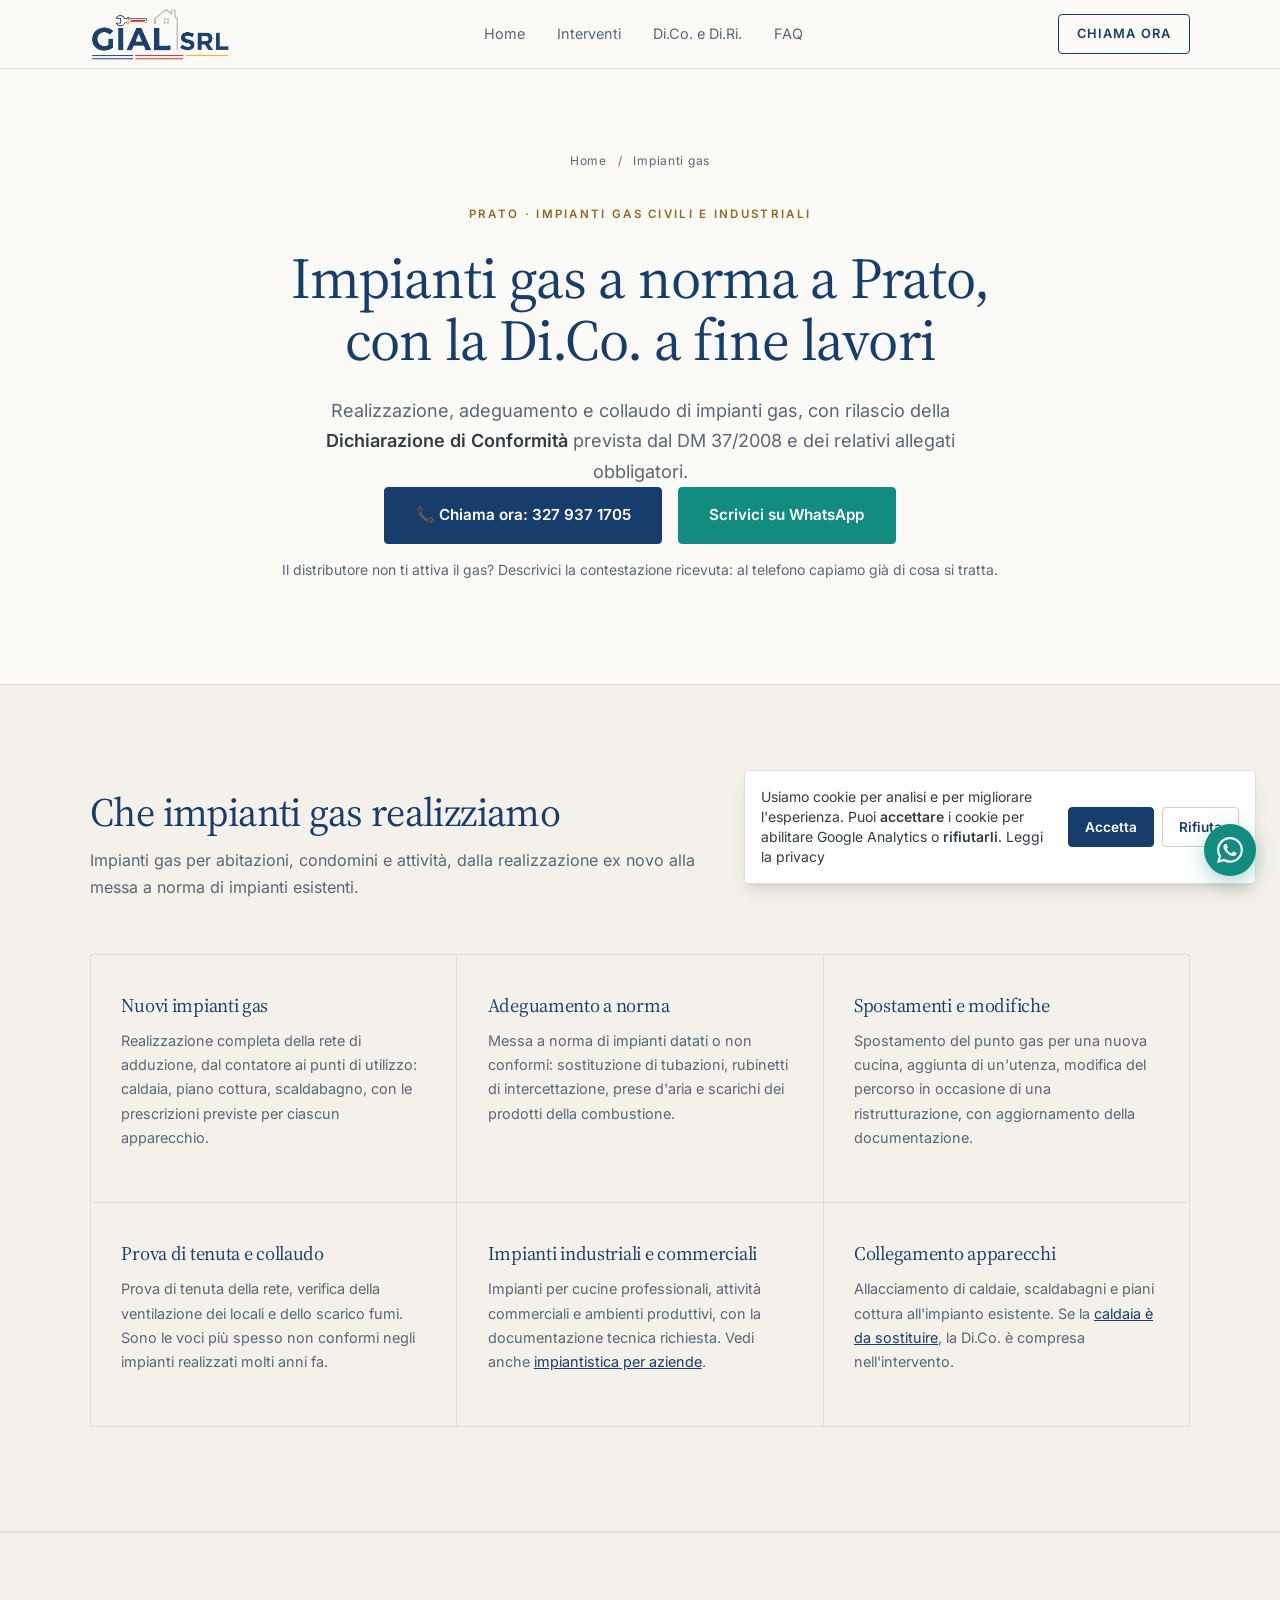
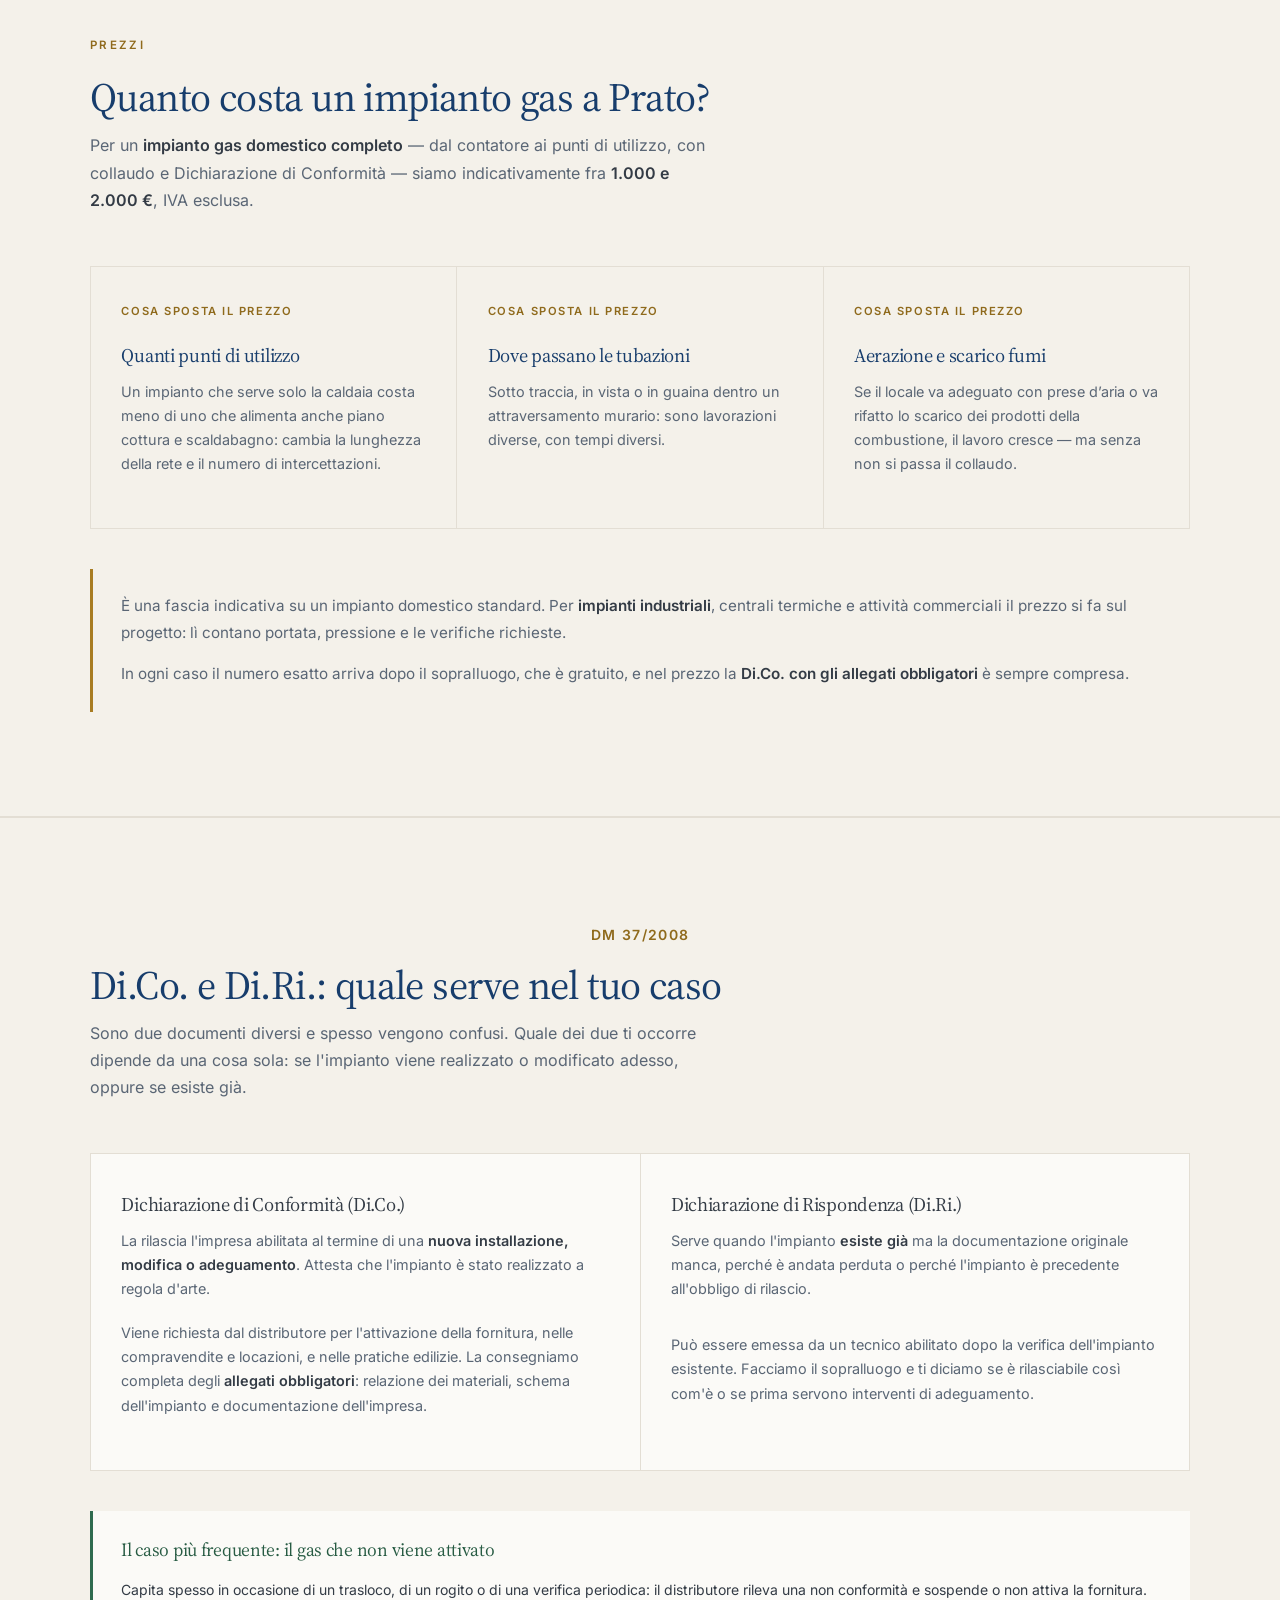
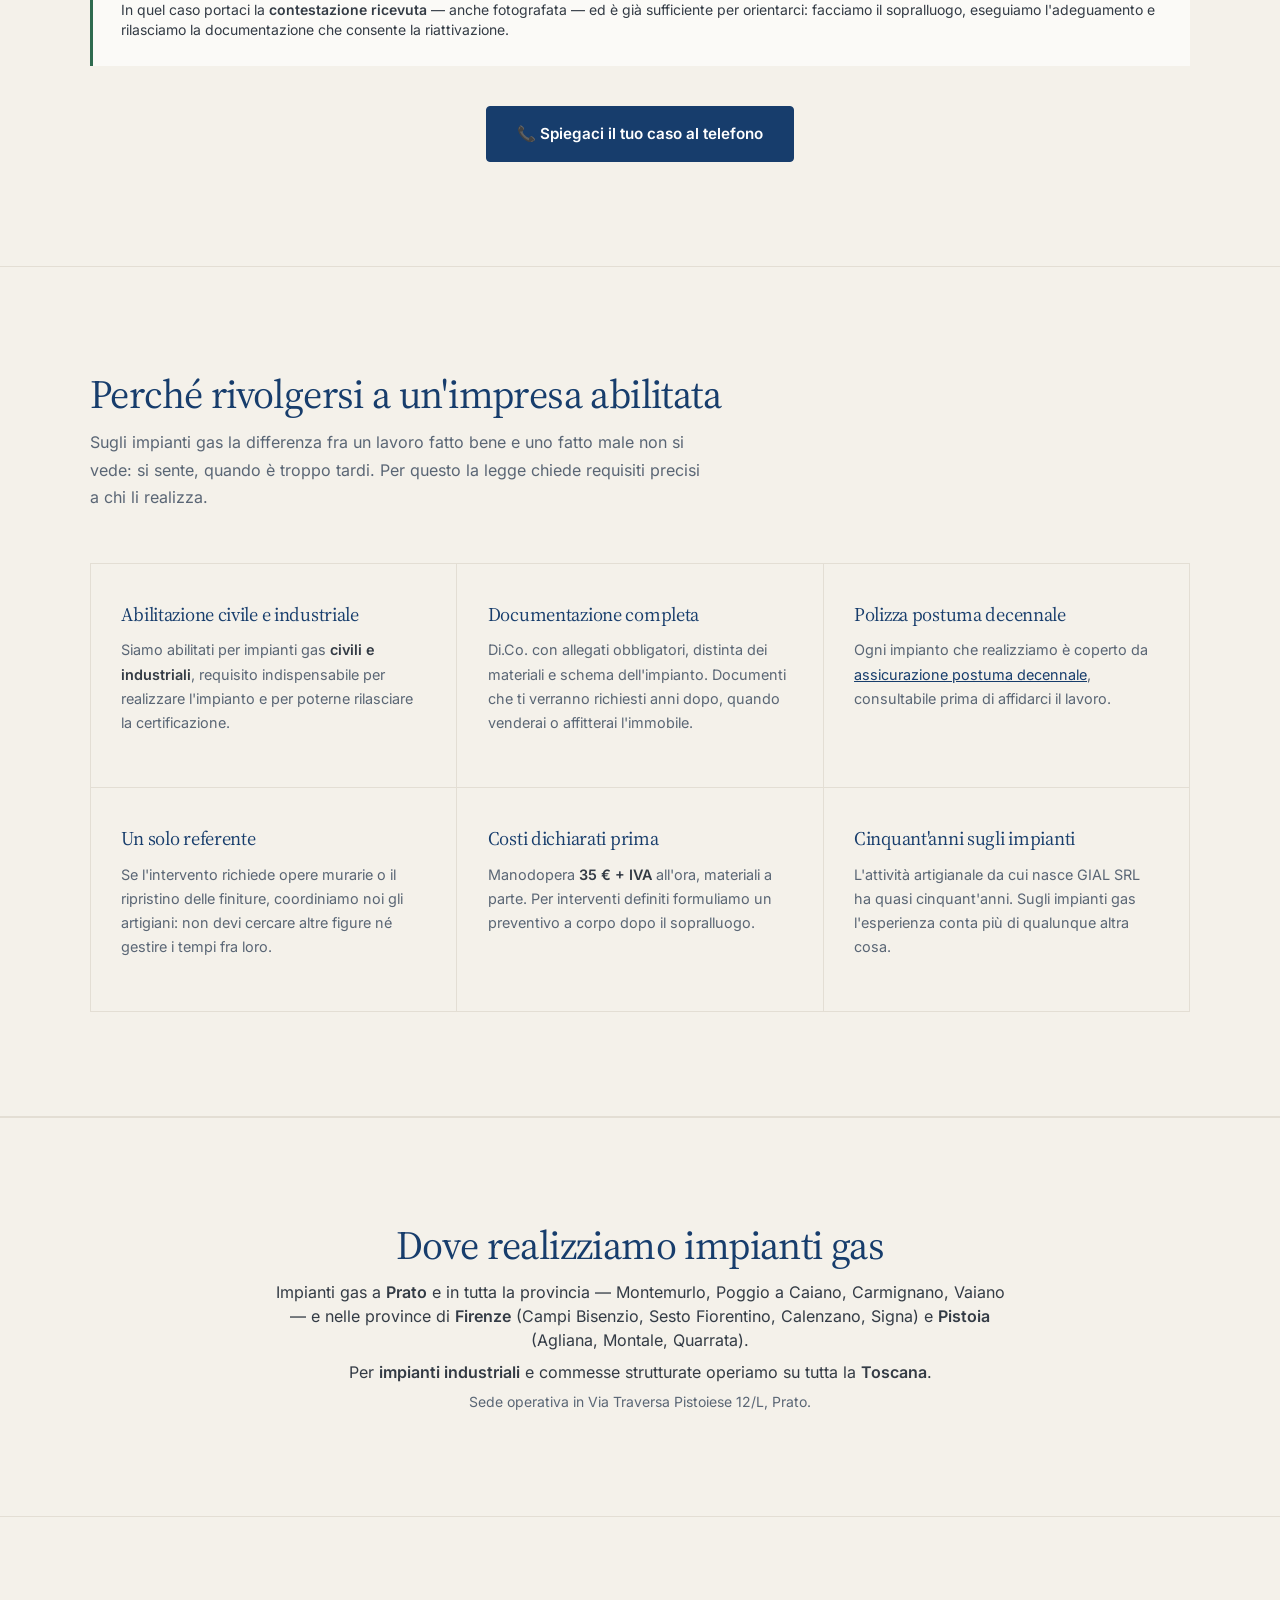
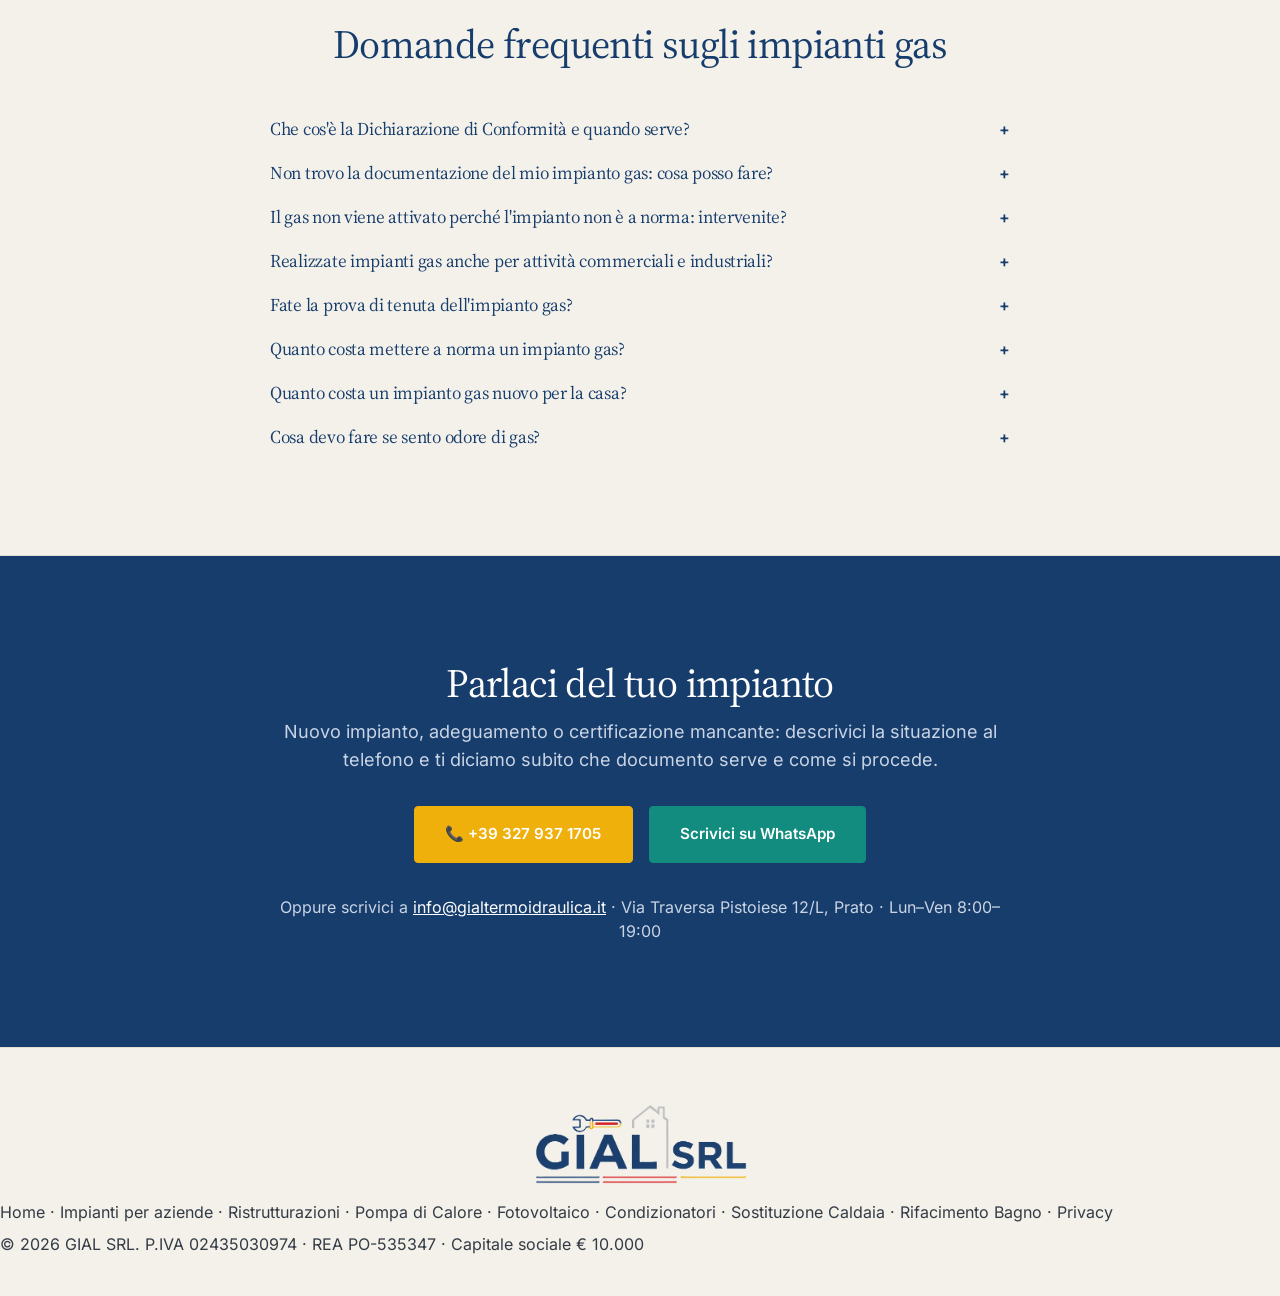
==== impianti-gas-prato/index.html @ 4e58bc89 "Font ospitati sul sito invece che da Google Fonts Source Serif 4 e Inter serviti da /fonts con prelo" ====
<!DOCTYPE html>
<html lang="it" class="scroll-smooth">
<head>
    <meta charset="UTF-8">
    <meta name="viewport" content="width=device-width, initial-scale=1.0, maximum-scale=5, user-scalable=yes">
    <meta name="theme-color" content="#173D6C">
    <meta name="geo.region" content="IT-PO">
    <meta name="geo.placename" content="Prato">

    <title>Impianti Gas a Norma a Prato — Di.Co. | GIAL SRL</title>
    <meta name="description" content="Impianti gas civili e industriali a Prato: realizzazione, adeguamento, collaudo e Dichiarazione di Conformità DM 37/2008 con allegati." />
    <meta name="robots" content="index, follow, max-snippet:-1, max-image-preview:large" />
    <link rel="canonical" href="https://gialtermoidraulica.it/impianti-gas-prato/" />

    <meta property="og:title" content="Impianti Gas a Norma a Prato — Di.Co. | GIAL SRL" />
    <meta property="og:description" content="Realizzazione, adeguamento e collaudo di impianti gas civili e industriali con Di.Co. secondo DM 37/2008. Imprese abilitate, a Prato, Firenze e Pistoia." />
    <meta property="og:type" content="website" />
    <meta property="og:url" content="https://gialtermoidraulica.it/impianti-gas-prato/" />
    <meta property="og:image" content="https://gialtermoidraulica.it/img/og-image.png" />
    <meta property="og:image:width" content="1200" />
    <meta property="og:image:height" content="630" />
    <meta property="og:image:alt" content="GIAL SRL — termoidraulica e impianti a Prato" />
    <meta name="twitter:card" content="summary_large_image" />
    <meta name="twitter:title" content="Impianti Gas a Norma a Prato — Di.Co. | GIAL SRL" />
    <meta name="twitter:description" content="Impianti gas civili e industriali a Prato: realizzazione, adeguamento, collaudo e Dichiarazione di Conformità DM 37/2008 con allegati." />
    <meta name="twitter:image" content="https://gialtermoidraulica.it/img/og-image.png" />
    <meta property="og:site_name" content="GIAL SRL" />
    <meta property="og:locale" content="it_IT" />

    <link rel="icon" href="/favicon.ico" sizes="any">
    <link rel="icon" type="image/png" sizes="32x32" href="/favicon-32.png">
    <link rel="icon" type="image/png" sizes="16x16" href="/favicon-16.png">
    <link rel="apple-touch-icon" sizes="180x180" href="/apple-touch-icon.png">
    <link rel="manifest" href="/site.webmanifest">

    <link rel="preload" href="/fonts/source-serif-4-latin.woff2" as="font" type="font/woff2" crossorigin>
    <link rel="preload" href="/fonts/inter-latin.woff2" as="font" type="font/woff2" crossorigin>
    <link rel="stylesheet" href="/css/style.css">
    <link rel="stylesheet" href="/css/gial-studio.css">

    <style>
        /* Utility non presenti nel CSS precompilato (stesso approccio delle altre landing) */
        .flex-wrap { flex-wrap: wrap; }
        .whitespace-nowrap { white-space: nowrap; }
        .border-2 { border-width: 2px; }
        .border-l-4 { border-left-width: 4px; }
        .max-w-2xl { max-width: 42rem; }
        .max-w-5xl { max-width: 64rem; }
        .tracking-widest { letter-spacing: 0.1em; }
        .items-start { align-items: flex-start; }
        .mt-3 { margin-top: 0.75rem; }
        .mt-6 { margin-top: 1.5rem; }
        .mb-1 { margin-bottom: 0.25rem; }
        .mb-3 { margin-bottom: 0.75rem; }
        .py-12 { padding-top: 3rem; padding-bottom: 3rem; }
        .p-5 { padding: 1.25rem; }
        .pl-5 { padding-left: 1.25rem; }
        .text-xs { font-size: 0.75rem; line-height: 1rem; }
        .text-2xl { font-size: 1.5rem; line-height: 2rem; }
        .list-disc { list-style-type: disc; }
        .space-y-3 > :not([hidden]) ~ :not([hidden]) { margin-top: 0.75rem; }
        .bg-green-50 { background-color: #f0fdf4; }
        .border-green-500 { border-color: #22c55e; }
        .text-green-700 { color: #15803d; }
        .hover\:bg-blue-50:hover { background-color: #eff6ff; }
        @media (min-width: 640px) {
          .sm\:flex-row { flex-direction: row; }
        }
        @media (min-width: 768px) {
          .md\:text-left { text-align: left; }
          .md\:justify-start { justify-content: flex-start; }
        }
        .text-accent { color: #b07d10; }
        .call-bar { position: fixed; left: 0; right: 0; bottom: 0; z-index: 50; }
        @media (min-width: 768px) { .call-bar { display: none; } }
        @media (max-width: 767px) {
            body { padding-bottom: 3.5rem; }
            #cookie-banner { bottom: 4.5rem; }
        }
        @media (prefers-reduced-motion: reduce) {
            html { scroll-behavior: auto !important; }
        }
    </style>

    <script type="application/ld+json">
    {
        "@context": "https://schema.org",
        "@type": "Service",
        "name": "Impianti Gas a Norma a Prato — GIAL SRL",
        "serviceType": "Realizzazione, adeguamento e certificazione di impianti gas civili e industriali",
        "provider": {
            "@type": "Plumber",
            "@id": "https://gialtermoidraulica.it/",
            "name": "GIAL SRL",
            "telephone": "+393279371705",
            "address": {
                "@type": "PostalAddress",
                "streetAddress": "Via Traversa Pistoiese 12/L",
                "addressLocality": "Prato",
                "addressRegion": "PO",
                "postalCode": "59100",
                "addressCountry": "IT"
            }
        },
        "areaServed": ["Prato","Firenze","Pistoia","Toscana"],
        "url": "https://gialtermoidraulica.it/impianti-gas-prato/",
        "description": "Realizzazione, modifica, adeguamento e collaudo di impianti gas civili e industriali a Prato, Firenze e Pistoia, con rilascio della Dichiarazione di Conformità prevista dal DM 37/2008 e dei relativi allegati obbligatori. Prove di tenuta, verifica di ventilazione e scarico fumi, assistenza per allacci e riattivazioni.",
        "hasOfferCatalog": {
            "@type": "OfferCatalog",
            "name": "Servizi su impianti gas",
            "itemListElement": [
                {"@type":"Offer","itemOffered":{"@type":"Service","name":"Realizzazione di nuovi impianti gas civili"}},
                {"@type":"Offer","itemOffered":{"@type":"Service","name":"Impianti gas industriali e per attività commerciali"}},
                {"@type":"Offer","itemOffered":{"@type":"Service","name":"Adeguamento a norma di impianti gas esistenti"}},
                {"@type":"Offer","itemOffered":{"@type":"Service","name":"Prova di tenuta e collaudo impianto gas"}},
                {"@type":"Offer","itemOffered":{"@type":"Service","name":"Dichiarazione di Conformità DM 37/2008 con allegati obbligatori"}},
                {"@type":"Offer","itemOffered":{"@type":"Service","name":"Dichiarazione di Rispondenza per impianti privi di documentazione"}}
            ]
        }
    }
    </script>
    <script type="application/ld+json">
    {
        "@context": "https://schema.org",
        "@type": "BreadcrumbList",
        "itemListElement": [
            {"@type":"ListItem","position":1,"name":"Home","item":"https://gialtermoidraulica.it/"},
            {"@type":"ListItem","position":2,"name":"Impianti Gas a Norma a Prato","item":"https://gialtermoidraulica.it/impianti-gas-prato/"}
        ]
    }
    </script>
    <script type="application/ld+json">
    {
        "@context": "https://schema.org",
        "@type": "FAQPage",
        "inLanguage": "it-IT",
        "mainEntity": [
            {
                "@type": "Question",
                "name": "Che cos'è la Dichiarazione di Conformità e quando serve?",
                "acceptedAnswer": {
                    "@type": "Answer",
                    "text": "La Dichiarazione di Conformità (Di.Co.) è il documento previsto dal DM 37/2008 con cui l'impresa abilitata attesta che l'impianto è stato realizzato a regola d'arte. Serve al termine di ogni nuova installazione, modifica o adeguamento dell'impianto gas, e viene richiesta dal distributore per l'attivazione della fornitura, in fase di compravendita o locazione dell'immobile e nelle pratiche edilizie. La rilasciamo completa dei relativi allegati obbligatori."
                }
            },
            {
                "@type": "Question",
                "name": "Non trovo la documentazione del mio impianto gas: cosa posso fare?",
                "acceptedAnswer": {
                    "@type": "Answer",
                    "text": "Per gli impianti realizzati prima dell'entrata in vigore dell'obbligo, o quando la documentazione originale è andata perduta, è prevista la Dichiarazione di Rispondenza (Di.Ri.), che un tecnico abilitato può rilasciare dopo aver verificato l'impianto esistente. Effettuiamo il sopralluogo, verifichiamo lo stato dell'impianto e indichiamo se è possibile rilasciarla o se occorrono prima interventi di adeguamento."
                }
            },
            {
                "@type": "Question",
                "name": "Realizzate impianti gas anche per attività commerciali e industriali?",
                "acceptedAnswer": {
                    "@type": "Answer",
                    "text": "Sì. Siamo abilitati per impianti gas civili e industriali e realizziamo impianti per abitazioni, condomini, attività commerciali, cucine professionali e ambienti produttivi, con la relativa documentazione tecnica. Per i lavori di cantiere e i rapporti con committenti strutturati facciamo riferimento alla nostra attività di impiantistica per aziende."
                }
            },
            {
                "@type": "Question",
                "name": "Il gas non viene attivato perché l'impianto non è a norma: intervenite?",
                "acceptedAnswer": {
                    "@type": "Answer",
                    "text": "Sì, è una richiesta frequente. Quando il distributore rileva una non conformità in fase di attivazione o di verifica periodica, effettuiamo il sopralluogo, individuiamo gli interventi necessari, eseguiamo l'adeguamento e rilasciamo la documentazione che consente la riattivazione della fornitura."
                }
            },
            {
                "@type": "Question",
                "name": "Fate la prova di tenuta dell'impianto gas?",
                "acceptedAnswer": {
                    "@type": "Answer",
                    "text": "Sì. La prova di tenuta è parte integrante del collaudo di ogni impianto nuovo o modificato, e può essere eseguita anche separatamente quando si sospetta una perdita o si deve documentare lo stato dell'impianto. Verifichiamo inoltre ventilazione dei locali, aerazione e scarico dei prodotti della combustione, che sono le voci più frequentemente non conformi negli impianti datati."
                }
            },
            {
                "@type": "Question",
                "name": "Quanto costa mettere a norma un impianto gas?",
                "acceptedAnswer": {
                    "@type": "Answer",
                    "text": "Dipende dagli interventi necessari, che si conoscono solo dopo la verifica: può trattarsi della sostituzione di un tratto di tubazione, della realizzazione di una presa d'aria, dell'adeguamento dello scarico fumi o del rifacimento dell'impianto. Il costo orario di manodopera è di 35 euro più IVA, materiali a parte; per interventi definiti formuliamo un preventivo a corpo dopo il sopralluogo."
                }
            },
            {
                "@type": "Question",
                "name": "Quanto costa un impianto gas nuovo per la casa?",
                "acceptedAnswer": {
                    "@type": "Answer",
                    "text": "Per un impianto domestico completo, dal contatore ai punti di utilizzo, indicativamente fra 1.000 e 2.000 euro IVA esclusa, con collaudo e Di.Co. compresi. Il prezzo esatto arriva dopo il sopralluogo, che è gratuito."
                }
            },
            {
                "@type": "Question",
                "name": "Cosa devo fare se sento odore di gas?",
                "acceptedAnswer": {
                    "@type": "Answer",
                    "text": "Non toccare interruttori e non accendere fiamme, aprire le finestre, chiudere il rubinetto del gas, uscire e chiamare il pronto intervento del distributore: il numero è in bolletta. Quando l'emergenza è gestita e l'impianto va riparato o messo a norma, interviene GIAL SRL."
                }
            }
        ]
    }
    </script>

    <!-- Cookie consent: carica gtag solo dopo consenso (stessa logica della home) -->
    <script>
        (function(){
            function setCookie(name,value,days){
                var d=new Date();
                d.setTime(d.getTime()+days*24*60*60*1000);
                var expires = "expires="+d.toUTCString();
                var s=name+"="+value+";"+expires+";path=/;SameSite=Lax";
                if(location.protocol==='https:') s += ";Secure";
                document.cookie = s;
            }
            function getCookie(name){var m=document.cookie.split('; ').find(row=>row.startsWith(name+'=')); return m?m.split('=')[1]:null;}
            function loadGtag(){ if(window.gtagLoaded) return; window.gtagLoaded = true;
                var s = document.createElement('script'); s.async=true; s.src='https://www.googletagmanager.com/gtag/js?id=G-4QWQKJ6TL6'; document.head.appendChild(s);
                window.dataLayer = window.dataLayer || [];
                function gtag(){dataLayer.push(arguments);} window.gtag = gtag;
                gtag('js', new Date()); gtag('config', 'G-4QWQKJ6TL6');
            }
            window.GIALCookieConsent = {
                accept: function(){ setCookie('gial_cookie_consent','granted',365); loadGtag(); var b=document.getElementById('cookie-banner'); if(b) b.classList.add('hidden');},
                decline: function(){ setCookie('gial_cookie_consent','denied',365); var b=document.getElementById('cookie-banner'); if(b) b.classList.add('hidden');}
            };
            function updateCookieBanner() {
                var consent = getCookie('gial_cookie_consent');
                var b = document.getElementById('cookie-banner');
                if (consent) {
                    if (b) b.classList.add('hidden');
                    if (consent === 'granted') loadGtag();
                } else {
                    if (b) b.classList.remove('hidden');
                }
            }
            document.addEventListener('DOMContentLoaded', updateCookieBanner);
        })();
    </script>
</head>
<body class="bg-gray-50 text-gray-800">
    <a href="#main-content" class="skip-link">Salta al contenuto</a>

    <!-- Banner consenso cookie -->
    <div id="cookie-banner" class="fixed bottom-4 left-4 right-4 md:left-auto md:right-6 md:max-w-lg bg-white border border-gray-200 shadow-lg rounded-lg p-4 flex items-center gap-4 z-50 hidden">
        <div class="flex-1 text-sm text-gray-700">Usiamo cookie per analisi e per migliorare l'esperienza. Puoi <strong>accettare</strong> i cookie per abilitare Google Analytics o <strong>rifiutarli</strong>. <a href="/#privacy" class="">Leggi la privacy</a></div>
        <div class="flex gap-2">
            <button onclick="GIALCookieConsent.accept()" class="g-btn g-btn-primary" style="padding:.55rem 1rem;font-size:.85rem">Accetta</button>
            <button onclick="GIALCookieConsent.decline()" class="g-btn g-btn-outline" style="padding:.55rem 1rem;font-size:.85rem">Rifiuta</button>
        </div>
    </div>

    <nav class="g-nav fixed w-full z-50" aria-label="Menu principale">
        <div class="g-wrap pt-2 flex flex-col">
            <div class="w-full flex justify-between items-center pb-2">
            <a href="/" class="inline-block align-middle" aria-label="Homepage GIAL SRL">
                <img src="/img/gial-logo-rettangolo-nosfondo.webp" width="527" height="197" alt="Logo GIAL Termoidraulica Prato" style="height:52px; width:auto;" fetchpriority="high">
            </a>
            <div class="hidden md:flex space-x-8 items-center">
                <a href="/" class="g-nav-link">Home</a>
                <a href="#interventi" class="g-nav-link">Interventi</a>
                <a href="#certificazioni" class="g-nav-link">Di.Co. e Di.Ri.</a>
                <a href="#faq-gas" class="g-nav-link">FAQ</a>
            </div>
            <div class="flex items-center gap-2">
                <button id="mobileMenuBtn" class="md:hidden p-2 text-gray-600 hover:bg-gray-100 transition focus:outline-none" style="border-radius:4px" aria-label="Apri menu di navigazione" aria-expanded="false" aria-controls="mobileMenu">
                    <svg id="hamburgerIcon" xmlns="http://www.w3.org/2000/svg" class="h-6 w-6" fill="none" viewBox="0 0 24 24" stroke="currentColor" stroke-width="2">
                        <path stroke-linecap="round" stroke-linejoin="round" d="M4 6h16M4 12h16M4 18h16" />
                    </svg>
                    <svg id="closeMenuIcon" xmlns="http://www.w3.org/2000/svg" class="h-6 w-6 hidden" fill="none" viewBox="0 0 24 24" stroke="currentColor" stroke-width="2">
                        <path stroke-linecap="round" stroke-linejoin="round" d="M6 18L18 6M6 6l12 12" />
                    </svg>
                </button>
            <a href="tel:+393279371705" onclick="if(window.gtag){ gtag('event','click_call',{'posizione':'nav_gas'}); }" class="g-nav-phone" aria-label="Chiama GIAL SRL">Chiama ora</a>
            </div>
        </div>
            <div id="mobileMenu" class="hidden md:hidden border-t border-gray-200 py-2" role="navigation" aria-label="Menu mobile">
                <div class="flex flex-col">
                    <a href="/" class="px-4 py-3 text-gray-700 hover:bg-gray-50 font-medium transition">Home</a>
                    <a href="#interventi" class="px-4 py-3 text-gray-700 hover:bg-gray-50 font-medium transition">Interventi</a>
                    <a href="#certificazioni" class="px-4 py-3 text-gray-700 hover:bg-gray-50 font-medium transition">Di.Co. e Di.Ri.</a>
                    <a href="#faq-gas" class="px-4 py-3 text-gray-700 hover:bg-gray-50 font-medium transition">FAQ</a>
                    <p class="gial-mob-label">Tutti i servizi</p>
                    <a href="/impianti-termoidraulici-aziende-prato/" class="px-4 py-3 text-gray-700 hover:bg-gray-50 font-medium transition">Impianti per aziende e cantieri</a>
                    <a href="/ristrutturazioni-chiavi-in-mano-prato/" class="px-4 py-3 text-gray-700 hover:bg-gray-50 font-medium transition">Ristrutturazioni chiavi in mano</a>
                    <a href="/pompa-di-calore-prato/" class="px-4 py-3 text-gray-700 hover:bg-gray-50 font-medium transition">Pompe di calore</a>
                    <a href="/impianto-fotovoltaico-prato/" class="px-4 py-3 text-gray-700 hover:bg-gray-50 font-medium transition">Impianto fotovoltaico</a>
                    <a href="/installazione-condizionatori-prato/" class="px-4 py-3 text-gray-700 hover:bg-gray-50 font-medium transition">Installazione condizionatori</a>
                    <a href="/sostituzione-caldaia-prato/" class="px-4 py-3 text-gray-700 hover:bg-gray-50 font-medium transition">Sostituzione caldaia</a>
                    <a href="/rifacimento-bagno-prato/" class="px-4 py-3 text-gray-700 hover:bg-gray-50 font-medium transition">Rifacimento bagno</a>
                    <a href="/infissi-serramenti-prato/" class="px-4 py-3 text-gray-700 hover:bg-gray-50 font-medium transition">Infissi e serramenti</a>
                    <a href="/pronto-intervento-idraulico-prato/" class="px-4 py-3 text-gray-700 hover:bg-gray-50 font-medium transition">Pronto intervento idraulico</a>
                    <a href="/guide/quanto-costa-ristrutturare-casa-prato/" class="px-4 py-3 text-gray-700 hover:bg-gray-50 font-medium transition">Guida ai costi</a>
                    <p class="gial-mob-label">Azienda</p>
                    <a href="/#chi-siamo" class="px-4 py-3 text-gray-700 hover:bg-gray-50 font-medium transition">Chi siamo</a>
                    <a href="/#contatti" class="px-4 py-3 text-gray-700 hover:bg-gray-50 font-medium transition">Contatti</a>
                </div>
            </div>
        </div>
    </nav>
    <script>
    // Menu mobile: stesso comportamento della home
    (function() {
        var btn = document.getElementById('mobileMenuBtn');
        var menu = document.getElementById('mobileMenu');
        var hamburger = document.getElementById('hamburgerIcon');
        var closeIcon = document.getElementById('closeMenuIcon');
        if (!btn || !menu) return;
        btn.addEventListener('click', function() {
            var isOpen = !menu.classList.contains('hidden');
            menu.classList.toggle('hidden');
            hamburger.classList.toggle('hidden');
            closeIcon.classList.toggle('hidden');
            btn.setAttribute('aria-expanded', String(!isOpen));
        });
        menu.querySelectorAll('a').forEach(function(link) {
            link.addEventListener('click', function() {
                menu.classList.add('hidden');
                hamburger.classList.remove('hidden');
                closeIcon.classList.add('hidden');
                btn.setAttribute('aria-expanded', 'false');
            });
        });
    })();
    </script>


    <header class="g-hero g-hero--center g-hero--crumbed">
        <div class="g-wrap-narrow">
            <nav class="g-crumbs" aria-label="Percorso di navigazione"><a href="/">Home</a> <span>/</span> Impianti gas</nav>
            <p class="g-eyebrow">Prato &middot; impianti gas civili e industriali</p>
            <h1 class="g-h1">Impianti gas a norma a Prato, con la Di.Co. a fine lavori</h1>
            <p class="g-lead">Realizzazione, adeguamento e collaudo di impianti gas, con rilascio della <strong>Dichiarazione di Conformità</strong> prevista dal DM 37/2008 e dei relativi allegati obbligatori.</p>
            <div class="flex flex-col sm:flex-row gap-4 justify-center mb-4">
                <a href="tel:+393279371705" onclick="if(window.gtag){ gtag('event','click_call',{'posizione':'hero_gas'}); }" class="g-btn g-btn-primary">📞 Chiama ora: 327 937 1705</a>
                <a href="https://wa.me/393279371705" target="_blank" rel="noopener" onclick="if(window.gtag){ gtag('event','click_whatsapp',{'posizione':'hero_gas'}); }" class="g-btn" style="background:#128C7E;color:#fff;border:1px solid #128C7E">Scrivici su WhatsApp</a>
            </div>
            <p class="text-sm text-gray-500">Il distributore non ti attiva il gas? Descrivici la contestazione ricevuta: al telefono capiamo già di cosa si tratta.</p>
        </div>
    </header>

    <main id="main-content">

    <section id="interventi" class="g-section g-section--alt" aria-labelledby="interventi-heading">
        <div class="g-wrap">
            <h2 class="g-h2" id="interventi-heading">Che impianti gas realizziamo</h2>
            <p class="g-h2-sub g-head-end">Impianti gas per abitazioni, condomini e attività, dalla realizzazione ex novo alla messa a norma di impianti esistenti.</p>
            <div class="g-grid-hair g-grid-hair--3">
                <div class="g-card">
                    <h3 class="">Nuovi impianti gas</h3>
                    <p class="text-gray-600 text-sm">Realizzazione completa della rete di adduzione, dal contatore ai punti di utilizzo: caldaia, piano cottura, scaldabagno, con le prescrizioni previste per ciascun apparecchio.</p>
                </div>
                <div class="g-card">
                    <h3 class="">Adeguamento a norma</h3>
                    <p class="text-gray-600 text-sm">Messa a norma di impianti datati o non conformi: sostituzione di tubazioni, rubinetti di intercettazione, prese d'aria e scarichi dei prodotti della combustione.</p>
                </div>
                <div class="g-card">
                    <h3 class="">Spostamenti e modifiche</h3>
                    <p class="text-gray-600 text-sm">Spostamento del punto gas per una nuova cucina, aggiunta di un'utenza, modifica del percorso in occasione di una ristrutturazione, con aggiornamento della documentazione.</p>
                </div>
                <div class="g-card">
                    <h3 class="">Prova di tenuta e collaudo</h3>
                    <p class="text-gray-600 text-sm">Prova di tenuta della rete, verifica della ventilazione dei locali e dello scarico fumi. Sono le voci più spesso non conformi negli impianti realizzati molti anni fa.</p>
                </div>
                <div class="g-card">
                    <h3 class="">Impianti industriali e commerciali</h3>
                    <p class="text-gray-600 text-sm">Impianti per cucine professionali, attività commerciali e ambienti produttivi, con la documentazione tecnica richiesta. Vedi anche <a href="/impianti-termoidraulici-aziende-prato/" class="text-blue-600 underline">impiantistica per aziende</a>.</p>
                </div>
                <div class="g-card">
                    <h3 class="">Collegamento apparecchi</h3>
                    <p class="text-gray-600 text-sm">Allacciamento di caldaie, scaldabagni e piani cottura all'impianto esistente. Se la <a href="/sostituzione-caldaia-prato/" class="text-blue-600 underline">caldaia è da sostituire</a>, la Di.Co. è compresa nell'intervento.</p>
                </div>
            </div>
        </div>
    </section>

    <section id="prezzi" class="g-section g-section--alt" aria-labelledby="prezzi-gas-heading">
        <div class="g-wrap">
            <p class="g-eyebrow">Prezzi</p>
            <h2 class="g-h2" id="prezzi-gas-heading">Quanto costa un impianto gas a Prato?</h2>
            <p class="g-h2-sub g-head-end">Per un <strong>impianto gas domestico completo</strong> &mdash; dal contatore ai punti di utilizzo, con collaudo e Dichiarazione di Conformit&agrave; &mdash; siamo indicativamente fra <strong>1.000 e 2.000 &euro;</strong>, IVA esclusa.</p>
            <div class="g-grid-hair g-grid-hair--3" style="margin-bottom:2.5rem">
                <div class="g-card">
                    <div class="g-card-num">Cosa sposta il prezzo</div>
                    <h3>Quanti punti di utilizzo</h3>
                    <p>Un impianto che serve solo la caldaia costa meno di uno che alimenta anche piano cottura e scaldabagno: cambia la lunghezza della rete e il numero di intercettazioni.</p>
                </div>
                <div class="g-card">
                    <div class="g-card-num">Cosa sposta il prezzo</div>
                    <h3>Dove passano le tubazioni</h3>
                    <p>Sotto traccia, in vista o in guaina dentro un attraversamento murario: sono lavorazioni diverse, con tempi diversi.</p>
                </div>
                <div class="g-card">
                    <div class="g-card-num">Cosa sposta il prezzo</div>
                    <h3>Aerazione e scarico fumi</h3>
                    <p>Se il locale va adeguato con prese d&rsquo;aria o va rifatto lo scarico dei prodotti della combustione, il lavoro cresce &mdash; ma senza non si passa il collaudo.</p>
                </div>
            </div>
            <div class="g-note">
                <p>&Egrave; una fascia indicativa su un impianto domestico standard. Per <strong>impianti industriali</strong>, centrali termiche e attivit&agrave; commerciali il prezzo si fa sul progetto: l&igrave; contano portata, pressione e le verifiche richieste.</p>
                <p>In ogni caso il numero esatto arriva dopo il sopralluogo, che &egrave; gratuito, e nel prezzo la <strong>Di.Co. con gli allegati obbligatori</strong> &egrave; sempre compresa.</p>
            </div>
        </div>
    </section>

    <section id="certificazioni" class="g-section g-section--line" aria-labelledby="cert-heading">
        <div class="g-wrap">
            <div class="text-center mb-4">
                <span class="text-sm font-semibold text-accent uppercase tracking-widest">DM 37/2008</span>
            </div>
            <h2 class="g-h2" id="cert-heading">Di.Co. e Di.Ri.: quale serve nel tuo caso</h2>
            <p class="g-h2-sub g-head-end">Sono due documenti diversi e spesso vengono confusi. Quale dei due ti occorre dipende da una cosa sola: se l'impianto viene realizzato o modificato adesso, oppure se esiste già.</p>
            <div class="g-grid-hair g-grid-hair--2" style="margin-bottom:2.5rem">
                <div class="g-card">
                    <h3 class="font-bold mb-3 text-gray-900">Dichiarazione di Conformità (Di.Co.)</h3>
                    <p class="text-gray-600 text-sm mb-3">La rilascia l'impresa abilitata al termine di una <strong>nuova installazione, modifica o adeguamento</strong>. Attesta che l'impianto è stato realizzato a regola d'arte.</p>
                    <p class="text-gray-600 text-sm">Viene richiesta dal distributore per l'attivazione della fornitura, nelle compravendite e locazioni, e nelle pratiche edilizie. La consegniamo completa degli <strong>allegati obbligatori</strong>: relazione dei materiali, schema dell'impianto e documentazione dell'impresa.</p>
                </div>
                <div class="g-card">
                    <h3 class="font-bold mb-3 text-gray-900">Dichiarazione di Rispondenza (Di.Ri.)</h3>
                    <p class="text-gray-600 text-sm mb-3">Serve quando l'impianto <strong>esiste già</strong> ma la documentazione originale manca, perché è andata perduta o perché l'impianto è precedente all'obbligo di rilascio.</p>
                    <p class="text-gray-600 text-sm">Può essere emessa da un tecnico abilitato dopo la verifica dell'impianto esistente. Facciamo il sopralluogo e ti diciamo se è rilasciabile così com'è o se prima servono interventi di adeguamento.</p>
                </div>
            </div>
            <div class="g-callout g-callout--si">
                <h3 class="font-bold mb-3 text-green-700">Il caso più frequente: il gas che non viene attivato</h3>
                <p class="text-gray-700 text-sm">Capita spesso in occasione di un trasloco, di un rogito o di una verifica periodica: il distributore rileva una non conformità e sospende o non attiva la fornitura. In quel caso portaci la <strong>contestazione ricevuta</strong> — anche fotografata — ed è già sufficiente per orientarci: facciamo il sopralluogo, eseguiamo l'adeguamento e rilasciamo la documentazione che consente la riattivazione.</p>
            </div>
            <div class="text-center mt-10">
                <a href="tel:+393279371705" onclick="if(window.gtag){ gtag('event','click_call',{'posizione':'sezione_certificazioni'}); }" class="g-btn g-btn-primary">📞 Spiegaci il tuo caso al telefono</a>
            </div>
        </div>
    </section>

    <section id="perche" class="g-section g-section--alt" aria-labelledby="perche-heading">
        <div class="g-wrap">
            <h2 class="g-h2" id="perche-heading">Perché rivolgersi a un'impresa abilitata</h2>
            <p class="g-h2-sub g-head-end">Sugli impianti gas la differenza fra un lavoro fatto bene e uno fatto male non si vede: si sente, quando è troppo tardi. Per questo la legge chiede requisiti precisi a chi li realizza.</p>
            <div class="g-grid-hair g-grid-hair--3">
                <div class="g-card">
                    <h3 class="">Abilitazione civile e industriale</h3>
                    <p class="text-gray-600 text-sm">Siamo abilitati per impianti gas <strong>civili e industriali</strong>, requisito indispensabile per realizzare l'impianto e per poterne rilasciare la certificazione.</p>
                </div>
                <div class="g-card">
                    <h3 class="">Documentazione completa</h3>
                    <p class="text-gray-600 text-sm">Di.Co. con allegati obbligatori, distinta dei materiali e schema dell'impianto. Documenti che ti verranno richiesti anni dopo, quando venderai o affitterai l'immobile.</p>
                </div>
                <div class="g-card">
                    <h3 class="">Polizza postuma decennale</h3>
                    <p class="text-gray-600 text-sm">Ogni impianto che realizziamo è coperto da <a href="/doc/polizza-gial.pdf" target="_blank" rel="noopener noreferrer" class="text-blue-600 underline">assicurazione postuma decennale</a>, consultabile prima di affidarci il lavoro.</p>
                </div>
                <div class="g-card">
                    <h3 class="">Un solo referente</h3>
                    <p class="text-gray-600 text-sm">Se l'intervento richiede opere murarie o il ripristino delle finiture, coordiniamo noi gli artigiani: non devi cercare altre figure né gestire i tempi fra loro.</p>
                </div>
                <div class="g-card">
                    <h3 class="">Costi dichiarati prima</h3>
                    <p class="text-gray-600 text-sm">Manodopera <strong>35 € + IVA</strong> all'ora, materiali a parte. Per interventi definiti formuliamo un preventivo a corpo dopo il sopralluogo.</p>
                </div>
                <div class="g-card">
                    <h3 class="">Cinquant'anni sugli impianti</h3>
                    <p class="text-gray-600 text-sm">L'attività artigianale da cui nasce GIAL SRL ha quasi cinquant'anni. Sugli impianti gas l'esperienza conta più di qualunque altra cosa.</p>
                </div>
            </div>
        </div>
    </section>

    <section id="zone" class="g-section g-section--line" aria-labelledby="zone-heading">
        <div class="g-wrap-narrow text-center">
            <h2 class="g-h2" id="zone-heading">Dove realizziamo impianti gas</h2>
            <p class="text-gray-700 mb-2">Impianti gas a <strong>Prato</strong> e in tutta la provincia — Montemurlo, Poggio a Caiano, Carmignano, Vaiano — e nelle province di <strong>Firenze</strong> (Campi Bisenzio, Sesto Fiorentino, Calenzano, Signa) e <strong>Pistoia</strong> (Agliana, Montale, Quarrata).</p>
            <p class="text-gray-700 mb-2">Per <strong>impianti industriali</strong> e commesse strutturate operiamo su tutta la <strong>Toscana</strong>.</p>
            <p class="text-gray-500 text-sm">Sede operativa in Via Traversa Pistoiese 12/L, Prato.</p>
        </div>
    </section>

    <section id="faq-gas" class="g-section g-section--alt">
        <div class="g-wrap-narrow">
            <div class="text-center mb-12">
                <h2 class="g-h2">Domande frequenti sugli impianti gas</h2>
            </div>
            <div class="space-y-4">
                <details class="group [&_summary::-webkit-details-marker]:hidden cursor-pointer">
                    <summary class="flex items-center justify-between gap-1.5 text-gray-900">
                        <h3 class="text-lg font-bold">Che cos'è la Dichiarazione di Conformità e quando serve?</h3>
                        <span class="shrink-0 text-blue-600 font-bold" aria-hidden="true">+</span>
                    </summary>
                    <p class="mt-4 leading-relaxed text-gray-700">È il documento previsto dal <strong>DM 37/2008</strong> con cui l'impresa abilitata attesta che l'impianto è stato realizzato a regola d'arte. Serve al termine di ogni <strong>nuova installazione, modifica o adeguamento</strong>, e viene richiesto dal distributore per l'attivazione della fornitura, in compravendita o locazione dell'immobile e nelle pratiche edilizie. La rilasciamo completa dei relativi <strong>allegati obbligatori</strong>.</p>
                </details>
                <details class="group [&_summary::-webkit-details-marker]:hidden cursor-pointer">
                    <summary class="flex items-center justify-between gap-1.5 text-gray-900">
                        <h3 class="text-lg font-bold">Non trovo la documentazione del mio impianto gas: cosa posso fare?</h3>
                        <span class="shrink-0 text-blue-600 font-bold" aria-hidden="true">+</span>
                    </summary>
                    <p class="mt-4 leading-relaxed text-gray-700">Per gli impianti realizzati prima dell'obbligo, o quando la documentazione originale è andata perduta, è prevista la <strong>Dichiarazione di Rispondenza (Di.Ri.)</strong>, che un tecnico abilitato può rilasciare dopo aver verificato l'impianto esistente. Facciamo il sopralluogo, verifichiamo lo stato dell'impianto e ti diciamo se è rilasciabile così com'è o se prima servono interventi di adeguamento.</p>
                </details>
                <details class="group [&_summary::-webkit-details-marker]:hidden cursor-pointer">
                    <summary class="flex items-center justify-between gap-1.5 text-gray-900">
                        <h3 class="text-lg font-bold">Il gas non viene attivato perché l'impianto non è a norma: intervenite?</h3>
                        <span class="shrink-0 text-blue-600 font-bold" aria-hidden="true">+</span>
                    </summary>
                    <p class="mt-4 leading-relaxed text-gray-700">Sì, è una richiesta frequente. Quando il distributore rileva una non conformità in fase di attivazione o di verifica periodica, facciamo il sopralluogo, individuiamo gli interventi necessari, eseguiamo l'adeguamento e rilasciamo la documentazione che consente la <strong>riattivazione della fornitura</strong>. Se ci mandi la contestazione ricevuta, anche fotografata, capiamo già molto prima di venire.</p>
                </details>
                <details class="group [&_summary::-webkit-details-marker]:hidden cursor-pointer">
                    <summary class="flex items-center justify-between gap-1.5 text-gray-900">
                        <h3 class="text-lg font-bold">Realizzate impianti gas anche per attività commerciali e industriali?</h3>
                        <span class="shrink-0 text-blue-600 font-bold" aria-hidden="true">+</span>
                    </summary>
                    <p class="mt-4 leading-relaxed text-gray-700">Sì. Siamo abilitati per impianti gas <strong>civili e industriali</strong> e realizziamo impianti per abitazioni, condomini, attività commerciali, cucine professionali e ambienti produttivi, con la relativa documentazione tecnica. Per i lavori di cantiere e i rapporti con committenti strutturati, vedi la pagina <a href="/impianti-termoidraulici-aziende-prato/" class="text-blue-600 underline">impianti per aziende</a>.</p>
                </details>
                <details class="group [&_summary::-webkit-details-marker]:hidden cursor-pointer">
                    <summary class="flex items-center justify-between gap-1.5 text-gray-900">
                        <h3 class="text-lg font-bold">Fate la prova di tenuta dell'impianto gas?</h3>
                        <span class="shrink-0 text-blue-600 font-bold" aria-hidden="true">+</span>
                    </summary>
                    <p class="mt-4 leading-relaxed text-gray-700">Sì. La <strong>prova di tenuta</strong> è parte del collaudo di ogni impianto nuovo o modificato, e può essere eseguita anche separatamente quando si sospetta una perdita o si deve documentare lo stato dell'impianto. Verifichiamo inoltre <strong>ventilazione dei locali e scarico dei fumi</strong>, che sono le voci più frequentemente non conformi negli impianti datati.</p>
                </details>
                <details class="group [&_summary::-webkit-details-marker]:hidden cursor-pointer">
                    <summary class="flex items-center justify-between gap-1.5 text-gray-900">
                        <h3 class="text-lg font-bold">Quanto costa mettere a norma un impianto gas?</h3>
                        <span class="shrink-0 text-blue-600 font-bold" aria-hidden="true">+</span>
                    </summary>
                    <p class="mt-4 leading-relaxed text-gray-700">Dipende dagli interventi necessari, che si conoscono solo dopo la verifica: può trattarsi della sostituzione di un tratto di tubazione, della realizzazione di una presa d'aria, dell'adeguamento dello scarico fumi o del rifacimento dell'impianto. Manodopera <strong>35 € + IVA</strong> all'ora, materiali a parte; per interventi definiti formuliamo un <strong>preventivo a corpo</strong> dopo il sopralluogo.</p>
                </details>
                <details class="group [&_summary::-webkit-details-marker]:hidden cursor-pointer">
                    <summary class="flex items-center justify-between gap-1.5 text-gray-900">
                        <h3 class="text-lg font-bold">Quanto costa un impianto gas nuovo per la casa?</h3>
                        <span class="shrink-0 text-blue-600 font-bold" aria-hidden="true">+</span>
                    </summary>
                    <p class="mt-4 leading-relaxed text-gray-700">Per un impianto domestico completo, dal contatore ai punti di utilizzo, siamo indicativamente fra <strong>1.000 e 2.000 €</strong> IVA esclusa, con collaudo e Di.Co. compresi. Il numero esatto arriva dopo il sopralluogo, che è gratuito.</p>
                </details>
                <details class="group [&_summary::-webkit-details-marker]:hidden cursor-pointer">
                    <summary class="flex items-center justify-between gap-1.5 text-gray-900">
                        <h3 class="text-lg font-bold">Cosa devo fare se sento odore di gas?</h3>
                        <span class="shrink-0 text-blue-600 font-bold" aria-hidden="true">+</span>
                    </summary>
                    <p class="mt-4 leading-relaxed text-gray-700">Non toccare interruttori e non accendere fiamme, apri le finestre, chiudi il rubinetto del gas, esci e chiama il pronto intervento del distributore: il numero è in bolletta. Quando l&#39;emergenza è gestita e l&#39;impianto va riparato o messo a norma, interveniamo noi. Per le altre urgenze in casa c&#39;è il <a href="/pronto-intervento-idraulico-prato/" class="text-blue-600 underline">pronto intervento idraulico</a>.</p>
                </details>
            </div>
        </div>
    </section>

    <section id="contatti-gas" class="g-section g-contact">
        <div class="g-wrap-narrow text-center">
            <h2 class="g-h2" style="color:#fff">Parlaci del tuo impianto</h2>
            <p class="mb-8 text-lg text-blue-100">Nuovo impianto, adeguamento o certificazione mancante: descrivici la situazione al telefono e ti diciamo subito che documento serve e come si procede.</p>
            <div class="flex flex-col sm:flex-row gap-4 justify-center mb-8">
                <a href="tel:+393279371705" onclick="if(window.gtag){ gtag('event','click_call',{'posizione':'cta_finale_gas'}); }" class="g-btn g-btn-gold">📞 +39 327 937 1705</a>
                <a href="https://wa.me/393279371705" target="_blank" rel="noopener" onclick="if(window.gtag){ gtag('event','click_whatsapp',{'posizione':'cta_finale_gas'}); }" class="g-btn" style="background:#128C7E;color:#fff;border:1px solid #128C7E">Scrivici su WhatsApp</a>
            </div>
            <p class="text-blue-100">Oppure scrivici a <a href="mailto:info@gialtermoidraulica.it" class="underline text-white">info@gialtermoidraulica.it</a> · Via Traversa Pistoiese 12/L, Prato · Lun–Ven 8:00–19:00</p>
        </div>
    </section>

    </main>

    <footer class="g-footer">
        <div class="mb-4">
            <a href="/" aria-label="Home GIAL SRL">
                <img src="/img/gial-logo-rettangolo-nosfondo.webp" width="527" height="197" alt="Logo GIAL Termoidraulica Prato" style="height:80px; width:auto;" class="mx-auto mb-2" loading="lazy">
            </a>
        </div>
        <p class="mb-2"><a href="/" class="">Home</a> · <a href="/impianti-termoidraulici-aziende-prato/" class="">Impianti per aziende</a> · <a href="/ristrutturazioni-chiavi-in-mano-prato/" class="">Ristrutturazioni</a> · <a href="/pompa-di-calore-prato/" class="">Pompa di Calore</a> · <a href="/impianto-fotovoltaico-prato/" class="">Fotovoltaico</a> · <a href="/installazione-condizionatori-prato/" class="">Condizionatori</a> · <a href="/sostituzione-caldaia-prato/" class="">Sostituzione Caldaia</a> · <a href="/rifacimento-bagno-prato/" class="">Rifacimento Bagno</a> · <a href="/#privacy" class="">Privacy</a></p>
        &copy; 2026 GIAL SRL. P.IVA 02435030974 · REA PO-535347 · Capitale sociale € 10.000
    </footer>

    <div class="call-bar flex" style="background:#fff;border-top:1px solid var(--g-line);box-shadow:0 -4px 16px rgba(23,61,108,.1)">
        <a href="tel:+393279371705" onclick="if(window.gtag){ gtag('event','click_call',{'posizione':'barra_fissa_mobile_gas'}); }" class="flex-1 text-white py-3 font-semibold text-center" style="background:var(--g-navy)" aria-label="Chiama GIAL SRL">Chiama ora</a>
        <a href="https://wa.me/393279371705" target="_blank" rel="noopener" onclick="if(window.gtag){ gtag('event','click_whatsapp',{'posizione':'barra_fissa_mobile_gas'}); }" class="flex-1 text-white py-3 font-semibold text-center" style="background:#128C7E" aria-label="Scrivici su WhatsApp">WhatsApp</a>
    </div>

    <a href="https://wa.me/393279371705"
       onclick="if(window.gtag){ gtag('event','click_whatsapp',{'event_category':'contatti','event_label':'pulsante_fisso_gas'}); }"
       class="hidden md:flex fixed bottom-6 right-6 text-white rounded-full z-50 items-center justify-center" style="width:52px;height:52px;background:#128C7E;box-shadow:0 6px 20px rgba(18,140,126,.35)" target="_blank" rel="noopener" aria-label="Contattaci su WhatsApp">
        <svg xmlns="http://www.w3.org/2000/svg" width="26" height="26" fill="currentColor" viewBox="0 0 16 16" aria-hidden="true">
            <path d="M13.601 2.326A7.854 7.854 0 0 0 7.994 0C3.627 0 .068 3.558.064 7.926c0 1.399.366 2.76 1.057 3.965L0 16l4.204-1.102a7.933 7.933 0 0 0 3.79.965h.004c4.368 0 7.926-3.558 7.93-7.93a7.898 7.898 0 0 0-2.327-5.607zM7.994 14.52a6.573 6.573 0 0 1-3.356-.92l-.24-.144-2.494.654.666-2.433-.156-.251a6.56 6.56 0 0 1-1.007-3.505c0-3.626 2.957-6.584 6.591-6.584a6.56 6.56 0 0 1 4.66 1.931 6.557 6.557 0 0 1 1.928 4.66c-.004 3.639-2.961 6.592-6.592 6.592zm3.615-4.934c-.197-.099-1.17-.578-1.353-.646-.182-.065-.315-.099-.445.099-.133.197-.513.646-.627.775-.114.133-.232.148-.43.05-.197-.1-.836-.308-1.592-.985-.59-.525-.985-1.175-1.103-1.372-.114-.198-.011-.304.088-.403.087-.088.197-.232.296-.346.1-.114.133-.198.198-.33.065-.134.034-.248-.015-.347-.05-.099-.445-1.076-.612-1.47-.16-.389-.323-.335-.445-.34-.114-.007-.247-.007-.38-.007a.729.729 0 0 0-.529.247c-.182.198-.691.677-.691 1.654 0 .977.71 1.916.81 2.049.098.133 1.394 2.132 3.383 2.992.47.205.84.326 1.129.418.475.152.904.129 1.246.08.38-.058 1.171-.48 1.338-.943.164-.464.164-.86.114-.943-.049-.084-.182-.133-.38-.232z"/>
        </svg>
    </a>
</body>
</html>
---- css/style.css ----
/*! tailwindcss v4.2.4 | MIT License | https://tailwindcss.com */
@layer properties{@supports (((-webkit-hyphens:none)) and (not (margin-trim:inline))) or ((-moz-orient:inline) and (not (color:rgb(from red r g b)))){*,:before,:after,::backdrop{--tw-translate-x:0;--tw-translate-y:0;--tw-translate-z:0;--tw-rotate-x:initial;--tw-rotate-y:initial;--tw-rotate-z:initial;--tw-skew-x:initial;--tw-skew-y:initial;--tw-space-y-reverse:0;--tw-space-x-reverse:0;--tw-border-style:solid;--tw-gradient-position:initial;--tw-gradient-from:#0000;--tw-gradient-via:#0000;--tw-gradient-to:#0000;--tw-gradient-stops:initial;--tw-gradient-via-stops:initial;--tw-gradient-from-position:0%;--tw-gradient-via-position:50%;--tw-gradient-to-position:100%;--tw-leading:initial;--tw-font-weight:initial;--tw-tracking:initial;--tw-shadow:0 0 #0000;--tw-shadow-color:initial;--tw-shadow-alpha:100%;--tw-inset-shadow:0 0 #0000;--tw-inset-shadow-color:initial;--tw-inset-shadow-alpha:100%;--tw-ring-color:initial;--tw-ring-shadow:0 0 #0000;--tw-inset-ring-color:initial;--tw-inset-ring-shadow:0 0 #0000;--tw-ring-inset:initial;--tw-ring-offset-width:0px;--tw-ring-offset-color:#fff;--tw-ring-offset-shadow:0 0 #0000;--tw-blur:initial;--tw-brightness:initial;--tw-contrast:initial;--tw-grayscale:initial;--tw-hue-rotate:initial;--tw-invert:initial;--tw-opacity:initial;--tw-saturate:initial;--tw-sepia:initial;--tw-drop-shadow:initial;--tw-drop-shadow-color:initial;--tw-drop-shadow-alpha:100%;--tw-drop-shadow-size:initial;--tw-backdrop-blur:initial;--tw-backdrop-brightness:initial;--tw-backdrop-contrast:initial;--tw-backdrop-grayscale:initial;--tw-backdrop-hue-rotate:initial;--tw-backdrop-invert:initial;--tw-backdrop-opacity:initial;--tw-backdrop-saturate:initial;--tw-backdrop-sepia:initial;--tw-duration:initial;--tw-scale-x:1;--tw-scale-y:1;--tw-scale-z:1}}}@layer theme{:root,:host{--font-sans:ui-sans-serif, system-ui, sans-serif, "Apple Color Emoji", "Segoe UI Emoji", "Segoe UI Symbol", "Noto Color Emoji";--font-mono:ui-monospace, SFMono-Regular, Menlo, Monaco, Consolas, "Liberation Mono", "Courier New", monospace;--color-yellow-400:oklch(85.2% .199 91.936);--color-green-200:oklch(92.5% .084 155.995);--color-green-300:oklch(87.1% .15 154.449);--color-green-400:oklch(79.2% .209 151.711);--color-green-500:oklch(72.3% .219 149.579);--color-green-600:oklch(62.7% .194 149.214);--color-blue-50:oklch(97% .014 254.604);--color-blue-100:oklch(93.2% .032 255.585);--color-blue-200:oklch(88.2% .059 254.128);--color-blue-300:oklch(80.9% .105 251.813);--color-blue-600:oklch(54.6% .245 262.881);--color-blue-700:oklch(48.8% .243 264.376);--color-blue-800:oklch(42.4% .199 265.638);--color-gray-50:oklch(98.5% .002 247.839);--color-gray-100:oklch(96.7% .003 264.542);--color-gray-200:oklch(92.8% .006 264.531);--color-gray-500:oklch(55.1% .027 264.364);--color-gray-600:oklch(44.6% .03 256.802);--color-gray-700:oklch(37.3% .034 259.733);--color-gray-800:oklch(27.8% .033 256.848);--color-gray-900:oklch(21% .034 264.665);--color-black:#000;--color-white:#fff;--spacing:.25rem;--container-xs:20rem;--container-lg:32rem;--container-3xl:48rem;--container-4xl:56rem;--container-7xl:80rem;--text-sm:.875rem;--text-sm--line-height:calc(1.25 / .875);--text-base:1rem;--text-base--line-height:calc(1.5 / 1);--text-lg:1.125rem;--text-lg--line-height:calc(1.75 / 1.125);--text-xl:1.25rem;--text-xl--line-height:calc(1.75 / 1.25);--text-2xl:1.5rem;--text-2xl--line-height:calc(2 / 1.5);--text-3xl:1.875rem;--text-3xl--line-height:calc(2.25 / 1.875);--text-4xl:2.25rem;--text-4xl--line-height:calc(2.5 / 2.25);--text-5xl:3rem;--text-5xl--line-height:1;--font-weight-normal:400;--font-weight-medium:500;--font-weight-semibold:600;--font-weight-bold:700;--font-weight-extrabold:800;--font-weight-black:900;--tracking-tight:-.025em;--tracking-wider:.05em;--leading-tight:1.25;--leading-relaxed:1.625;--radius-lg:.5rem;--radius-xl:.75rem;--radius-2xl:1rem;--radius-3xl:1.5rem;--ease-in-out:cubic-bezier(.4, 0, .2, 1);--blur-md:12px;--blur-3xl:64px;--aspect-video:16 / 9;--default-transition-duration:.15s;--default-transition-timing-function:cubic-bezier(.4, 0, .2, 1);--default-font-family:var(--font-sans);--default-mono-font-family:var(--font-mono)}}@layer base{*,:after,:before,::backdrop{box-sizing:border-box;border:0 solid;margin:0;padding:0}::file-selector-button{box-sizing:border-box;border:0 solid;margin:0;padding:0}html,:host{-webkit-text-size-adjust:100%;tab-size:4;line-height:1.5;font-family:var(--default-font-family,ui-sans-serif, system-ui, sans-serif, "Apple Color Emoji", "Segoe UI Emoji", "Segoe UI Symbol", "Noto Color Emoji");font-feature-settings:var(--default-font-feature-settings,normal);font-variation-settings:var(--default-font-variation-settings,normal);-webkit-tap-highlight-color:transparent}hr{height:0;color:inherit;border-top-width:1px}abbr:where([title]){-webkit-text-decoration:underline dotted;text-decoration:underline dotted}h1,h2,h3,h4,h5,h6{font-size:inherit;font-weight:inherit}a{color:inherit;-webkit-text-decoration:inherit;-webkit-text-decoration:inherit;-webkit-text-decoration:inherit;text-decoration:inherit}b,strong{font-weight:bolder}code,kbd,samp,pre{font-family:var(--default-mono-font-family,ui-monospace, SFMono-Regular, Menlo, Monaco, Consolas, "Liberation Mono", "Courier New", monospace);font-feature-settings:var(--default-mono-font-feature-settings,normal);font-variation-settings:var(--default-mono-font-variation-settings,normal);font-size:1em}small{font-size:80%}sub,sup{vertical-align:baseline;font-size:75%;line-height:0;position:relative}sub{bottom:-.25em}sup{top:-.5em}table{text-indent:0;border-color:inherit;border-collapse:collapse}:-moz-focusring{outline:auto}progress{vertical-align:baseline}summary{display:list-item}ol,ul,menu{list-style:none}img,svg,video,canvas,audio,iframe,embed,object{vertical-align:middle;display:block}img,video{max-width:100%;height:auto}button,input,select,optgroup,textarea{font:inherit;font-feature-settings:inherit;font-variation-settings:inherit;letter-spacing:inherit;color:inherit;opacity:1;background-color:#0000;border-radius:0}::file-selector-button{font:inherit;font-feature-settings:inherit;font-variation-settings:inherit;letter-spacing:inherit;color:inherit;opacity:1;background-color:#0000;border-radius:0}:where(select:is([multiple],[size])) optgroup{font-weight:bolder}:where(select:is([multiple],[size])) optgroup option{padding-inline-start:20px}::file-selector-button{margin-inline-end:4px}::placeholder{opacity:1}@supports (not ((-webkit-appearance:-apple-pay-button))) or (contain-intrinsic-size:1px){::placeholder{color:currentColor}@supports (color:color-mix(in lab, red, red)){::placeholder{color:color-mix(in oklab, currentcolor 50%, transparent)}}}textarea{resize:vertical}::-webkit-search-decoration{-webkit-appearance:none}::-webkit-date-and-time-value{min-height:1lh;text-align:inherit}::-webkit-datetime-edit{display:inline-flex}::-webkit-datetime-edit-fields-wrapper{padding:0}::-webkit-datetime-edit{padding-block:0}::-webkit-datetime-edit-year-field{padding-block:0}::-webkit-datetime-edit-month-field{padding-block:0}::-webkit-datetime-edit-day-field{padding-block:0}::-webkit-datetime-edit-hour-field{padding-block:0}::-webkit-datetime-edit-minute-field{padding-block:0}::-webkit-datetime-edit-second-field{padding-block:0}::-webkit-datetime-edit-millisecond-field{padding-block:0}::-webkit-datetime-edit-meridiem-field{padding-block:0}::-webkit-calendar-picker-indicator{line-height:1}:-moz-ui-invalid{box-shadow:none}button,input:where([type=button],[type=reset],[type=submit]){appearance:button}::file-selector-button{appearance:button}::-webkit-inner-spin-button{height:auto}::-webkit-outer-spin-button{height:auto}[hidden]:where(:not([hidden=until-found])){display:none!important}body{font-family:Raleway,sans-serif}}@layer components;@layer utilities{.pointer-events-none{pointer-events:none}.sr-only{clip-path:inset(50%);white-space:nowrap;border-width:0;width:1px;height:1px;margin:-1px;padding:0;position:absolute;overflow:hidden}.absolute{position:absolute}.fixed{position:fixed}.relative{position:relative}.inset-0{inset:calc(var(--spacing) * 0)}.-top-24{top:calc(var(--spacing) * -24)}.top-1\/2{top:50%}.-right-24{right:calc(var(--spacing) * -24)}.right-2{right:calc(var(--spacing) * 2)}.right-4{right:calc(var(--spacing) * 4)}.right-6{right:calc(var(--spacing) * 6)}.bottom-4{bottom:calc(var(--spacing) * 4)}.bottom-6{bottom:calc(var(--spacing) * 6)}.left-1\/2{left:50%}.left-2{left:calc(var(--spacing) * 2)}.left-4{left:calc(var(--spacing) * 4)}.z-10{z-index:10}.z-50{z-index:50}.mx-auto{margin-inline:auto}.my-1{margin-block:calc(var(--spacing) * 1)}.-mt-1{margin-top:calc(var(--spacing) * -1)}.mt-0{margin-top:calc(var(--spacing) * 0)}.mt-1{margin-top:calc(var(--spacing) * 1)}.mt-2{margin-top:calc(var(--spacing) * 2)}.mt-4{margin-top:calc(var(--spacing) * 4)}.mt-8{margin-top:calc(var(--spacing) * 8)}.mt-10{margin-top:calc(var(--spacing) * 10)}.mt-12{margin-top:calc(var(--spacing) * 12)}.mt-\[-40px\]{margin-top:-40px}.mb-2{margin-bottom:calc(var(--spacing) * 2)}.mb-4{margin-bottom:calc(var(--spacing) * 4)}.mb-6{margin-bottom:calc(var(--spacing) * 6)}.mb-8{margin-bottom:calc(var(--spacing) * 8)}.mb-10{margin-bottom:calc(var(--spacing) * 10)}.mb-12{margin-bottom:calc(var(--spacing) * 12)}.mb-16{margin-bottom:calc(var(--spacing) * 16)}.block{display:block}.flex{display:flex}.grid{display:grid}.hidden{display:none}.inline-block{display:inline-block}.inline-flex{display:inline-flex}.aspect-video{aspect-ratio:var(--aspect-video)}.h-1{height:calc(var(--spacing) * 1)}.h-5{height:calc(var(--spacing) * 5)}.h-6{height:calc(var(--spacing) * 6)}.h-32{height:calc(var(--spacing) * 32)}.h-36{height:calc(var(--spacing) * 36)}.h-40{height:calc(var(--spacing) * 40)}.h-64{height:calc(var(--spacing) * 64)}.h-\[28rem\]{height:28rem}.h-full{height:100%}.w-5{width:calc(var(--spacing) * 5)}.w-6{width:calc(var(--spacing) * 6)}.w-10{width:calc(var(--spacing) * 10)}.w-32{width:calc(var(--spacing) * 32)}.w-36{width:calc(var(--spacing) * 36)}.w-64{width:calc(var(--spacing) * 64)}.w-full{width:100%}.max-w-3xl{max-width:var(--container-3xl)}.max-w-4xl{max-width:var(--container-4xl)}.max-w-7xl{max-width:var(--container-7xl)}.max-w-xs{max-width:var(--container-xs)}.flex-1{flex:1}.shrink-0{flex-shrink:0}.-translate-x-1\/2{--tw-translate-x:calc(calc(1 / 2 * 100%) * -1);translate:var(--tw-translate-x) var(--tw-translate-y)}.-translate-y-1\/2{--tw-translate-y:calc(calc(1 / 2 * 100%) * -1);translate:var(--tw-translate-x) var(--tw-translate-y)}.transform{transform:var(--tw-rotate-x,) var(--tw-rotate-y,) var(--tw-rotate-z,) var(--tw-skew-x,) var(--tw-skew-y,)}.animate-\[spin_20s_linear_infinite\]{animation:20s linear infinite spin}.cursor-pointer{cursor:pointer}.cursor-zoom-in{cursor:zoom-in}.flex-col{flex-direction:column}.items-center{align-items:center}.justify-between{justify-content:space-between}.justify-center{justify-content:center}.gap-1\.5{gap:calc(var(--spacing) * 1.5)}.gap-2{gap:calc(var(--spacing) * 2)}.gap-3{gap:calc(var(--spacing) * 3)}.gap-4{gap:calc(var(--spacing) * 4)}.gap-6{gap:calc(var(--spacing) * 6)}.gap-8{gap:calc(var(--spacing) * 8)}.gap-12{gap:calc(var(--spacing) * 12)}:where(.space-y-4>:not(:last-child)){--tw-space-y-reverse:0;margin-block-start:calc(calc(var(--spacing) * 4) * var(--tw-space-y-reverse));margin-block-end:calc(calc(var(--spacing) * 4) * calc(1 - var(--tw-space-y-reverse)))}:where(.space-x-8>:not(:last-child)){--tw-space-x-reverse:0;margin-inline-start:calc(calc(var(--spacing) * 8) * var(--tw-space-x-reverse));margin-inline-end:calc(calc(var(--spacing) * 8) * calc(1 - var(--tw-space-x-reverse)))}.overflow-hidden{overflow:hidden}.scroll-smooth{scroll-behavior:smooth}.rounded{border-radius:.25rem}.rounded-2xl{border-radius:var(--radius-2xl)}.rounded-3xl{border-radius:var(--radius-3xl)}.rounded-full{border-radius:3.40282e38px}.rounded-lg{border-radius:var(--radius-lg)}.rounded-xl{border-radius:var(--radius-xl)}.border{border-style:var(--tw-border-style);border-width:1px}.border-4{border-style:var(--tw-border-style);border-width:4px}.border-t{border-top-style:var(--tw-border-style);border-top-width:1px}.border-b-4{border-bottom-style:var(--tw-border-style);border-bottom-width:4px}.border-dashed{--tw-border-style:dashed;border-style:dashed}.border-blue-100{border-color:var(--color-blue-100)}.border-blue-200{border-color:var(--color-blue-200)}.border-blue-300{border-color:var(--color-blue-300)}.border-blue-600{border-color:var(--color-blue-600)}.border-gray-100{border-color:var(--color-gray-100)}.border-gray-200{border-color:var(--color-gray-200)}.border-white{border-color:var(--color-white)}.bg-black\/40{background-color:#0006}@supports (color:color-mix(in lab, red, red)){.bg-black\/40{background-color:color-mix(in oklab, var(--color-black) 40%, transparent)}}.bg-blue-50{background-color:var(--color-blue-50)}.bg-blue-100{background-color:var(--color-blue-100)}.bg-blue-600{background-color:var(--color-blue-600)}.bg-blue-600\/15{background-color:#155dfc26}@supports (color:color-mix(in lab, red, red)){.bg-blue-600\/15{background-color:color-mix(in oklab, var(--color-blue-600) 15%, transparent)}}.bg-gray-50{background-color:var(--color-gray-50)}.bg-gray-100{background-color:var(--color-gray-100)}.bg-gray-800{background-color:var(--color-gray-800)}.bg-green-500{background-color:var(--color-green-500)}.bg-white{background-color:var(--color-white)}.bg-white\/80{background-color:#fffc}@supports (color:color-mix(in lab, red, red)){.bg-white\/80{background-color:color-mix(in oklab, var(--color-white) 80%, transparent)}}.bg-white\/90{background-color:#ffffffe6}@supports (color:color-mix(in lab, red, red)){.bg-white\/90{background-color:color-mix(in oklab, var(--color-white) 90%, transparent)}}.bg-gradient-to-b{--tw-gradient-position:to bottom in oklab;background-image:linear-gradient(var(--tw-gradient-stops))}.from-blue-50{--tw-gradient-from:var(--color-blue-50);--tw-gradient-stops:var(--tw-gradient-via-stops,var(--tw-gradient-position), var(--tw-gradient-from) var(--tw-gradient-from-position), var(--tw-gradient-to) var(--tw-gradient-to-position))}.to-white{--tw-gradient-to:var(--color-white);--tw-gradient-stops:var(--tw-gradient-via-stops,var(--tw-gradient-position), var(--tw-gradient-from) var(--tw-gradient-from-position), var(--tw-gradient-to) var(--tw-gradient-to-position))}.object-cover{object-fit:cover}.p-1{padding:calc(var(--spacing) * 1)}.p-2{padding:calc(var(--spacing) * 2)}.p-3{padding:calc(var(--spacing) * 3)}.p-4{padding:calc(var(--spacing) * 4)}.p-6{padding:calc(var(--spacing) * 6)}.p-8{padding:calc(var(--spacing) * 8)}.px-3{padding-inline:calc(var(--spacing) * 3)}.px-4{padding-inline:calc(var(--spacing) * 4)}.px-5{padding-inline:calc(var(--spacing) * 5)}.px-6{padding-inline:calc(var(--spacing) * 6)}.px-8{padding-inline:calc(var(--spacing) * 8)}.py-2{padding-block:calc(var(--spacing) * 2)}.py-3{padding-block:calc(var(--spacing) * 3)}.py-8{padding-block:calc(var(--spacing) * 8)}.py-16{padding-block:calc(var(--spacing) * 16)}.py-20{padding-block:calc(var(--spacing) * 20)}.pt-2{padding-top:calc(var(--spacing) * 2)}.pt-32{padding-top:calc(var(--spacing) * 32)}.pb-2{padding-bottom:calc(var(--spacing) * 2)}.pb-16{padding-bottom:calc(var(--spacing) * 16)}.text-center{text-align:center}.text-left{text-align:left}.align-middle{vertical-align:middle}.text-2xl{font-size:var(--text-2xl);line-height:var(--tw-leading,var(--text-2xl--line-height))}.text-3xl{font-size:var(--text-3xl);line-height:var(--tw-leading,var(--text-3xl--line-height))}.text-4xl{font-size:var(--text-4xl);line-height:var(--tw-leading,var(--text-4xl--line-height))}.text-base{font-size:var(--text-base);line-height:var(--tw-leading,var(--text-base--line-height))}.text-lg{font-size:var(--text-lg);line-height:var(--tw-leading,var(--text-lg--line-height))}.text-sm{font-size:var(--text-sm);line-height:var(--tw-leading,var(--text-sm--line-height))}.text-xl{font-size:var(--text-xl);line-height:var(--tw-leading,var(--text-xl--line-height))}.text-\[10px\]{font-size:10px}.leading-relaxed{--tw-leading:var(--leading-relaxed);line-height:var(--leading-relaxed)}.leading-tight{--tw-leading:var(--leading-tight);line-height:var(--leading-tight)}.font-black{--tw-font-weight:var(--font-weight-black);font-weight:var(--font-weight-black)}.font-bold{--tw-font-weight:var(--font-weight-bold);font-weight:var(--font-weight-bold)}.font-extrabold{--tw-font-weight:var(--font-weight-extrabold);font-weight:var(--font-weight-extrabold)}.font-medium{--tw-font-weight:var(--font-weight-medium);font-weight:var(--font-weight-medium)}.font-normal{--tw-font-weight:var(--font-weight-normal);font-weight:var(--font-weight-normal)}.font-semibold{--tw-font-weight:var(--font-weight-semibold);font-weight:var(--font-weight-semibold)}.tracking-tight{--tw-tracking:var(--tracking-tight);letter-spacing:var(--tracking-tight)}.tracking-wider{--tw-tracking:var(--tracking-wider);letter-spacing:var(--tracking-wider)}.text-blue-100{color:var(--color-blue-100)}.text-blue-200{color:var(--color-blue-200)}.text-blue-300{color:var(--color-blue-300)}.text-blue-600{color:var(--color-blue-600)}.text-blue-700{color:var(--color-blue-700)}.text-blue-800{color:var(--color-blue-800)}.text-gray-500{color:var(--color-gray-500)}.text-gray-600{color:var(--color-gray-600)}.text-gray-700{color:var(--color-gray-700)}.text-gray-800{color:var(--color-gray-800)}.text-gray-900{color:var(--color-gray-900)}.text-green-300{color:var(--color-green-300)}.text-green-400{color:var(--color-green-400)}.text-white{color:var(--color-white)}.text-yellow-400{color:var(--color-yellow-400)}.uppercase{text-transform:uppercase}.italic{font-style:italic}.underline{text-decoration-line:underline}.opacity-0{opacity:0}.opacity-100{opacity:1}.shadow{--tw-shadow:0 1px 3px 0 var(--tw-shadow-color,#0000001a), 0 1px 2px -1px var(--tw-shadow-color,#0000001a);box-shadow:var(--tw-inset-shadow), var(--tw-inset-ring-shadow), var(--tw-ring-offset-shadow), var(--tw-ring-shadow), var(--tw-shadow)}.shadow-2xl{--tw-shadow:0 25px 50px -12px var(--tw-shadow-color,#00000040);box-shadow:var(--tw-inset-shadow), var(--tw-inset-ring-shadow), var(--tw-ring-offset-shadow), var(--tw-ring-shadow), var(--tw-shadow)}.shadow-lg{--tw-shadow:0 10px 15px -3px var(--tw-shadow-color,#0000001a), 0 4px 6px -4px var(--tw-shadow-color,#0000001a);box-shadow:var(--tw-inset-shadow), var(--tw-inset-ring-shadow), var(--tw-ring-offset-shadow), var(--tw-ring-shadow), var(--tw-shadow)}.shadow-md{--tw-shadow:0 4px 6px -1px var(--tw-shadow-color,#0000001a), 0 2px 4px -2px var(--tw-shadow-color,#0000001a);box-shadow:var(--tw-inset-shadow), var(--tw-inset-ring-shadow), var(--tw-ring-offset-shadow), var(--tw-ring-shadow), var(--tw-shadow)}.shadow-sm{--tw-shadow:0 1px 3px 0 var(--tw-shadow-color,#0000001a), 0 1px 2px -1px var(--tw-shadow-color,#0000001a);box-shadow:var(--tw-inset-shadow), var(--tw-inset-ring-shadow), var(--tw-ring-offset-shadow), var(--tw-ring-shadow), var(--tw-shadow)}.blur-3xl{--tw-blur:blur(var(--blur-3xl));filter:var(--tw-blur,) var(--tw-brightness,) var(--tw-contrast,) var(--tw-grayscale,) var(--tw-hue-rotate,) var(--tw-invert,) var(--tw-saturate,) var(--tw-sepia,) var(--tw-drop-shadow,)}.backdrop-blur-md{--tw-backdrop-blur:blur(var(--blur-md));-webkit-backdrop-filter:var(--tw-backdrop-blur,) var(--tw-backdrop-brightness,) var(--tw-backdrop-contrast,) var(--tw-backdrop-grayscale,) var(--tw-backdrop-hue-rotate,) var(--tw-backdrop-invert,) var(--tw-backdrop-opacity,) var(--tw-backdrop-saturate,) var(--tw-backdrop-sepia,);backdrop-filter:var(--tw-backdrop-blur,) var(--tw-backdrop-brightness,) var(--tw-backdrop-contrast,) var(--tw-backdrop-grayscale,) var(--tw-backdrop-hue-rotate,) var(--tw-backdrop-invert,) var(--tw-backdrop-opacity,) var(--tw-backdrop-saturate,) var(--tw-backdrop-sepia,)}.transition{transition-property:color,background-color,border-color,outline-color,text-decoration-color,fill,stroke,--tw-gradient-from,--tw-gradient-via,--tw-gradient-to,opacity,box-shadow,transform,translate,scale,rotate,filter,-webkit-backdrop-filter,backdrop-filter,display,content-visibility,overlay,pointer-events;transition-timing-function:var(--tw-ease,var(--default-transition-timing-function));transition-duration:var(--tw-duration,var(--default-transition-duration))}.transition-all{transition-property:all;transition-timing-function:var(--tw-ease,var(--default-transition-timing-function));transition-duration:var(--tw-duration,var(--default-transition-duration))}.duration-500{--tw-duration:.5s;transition-duration:.5s}.outline-none{--tw-outline-style:none;outline-style:none}.select-none{-webkit-user-select:none;user-select:none}.group-open\:opacity-0:is(:where(.group):is([open],:popover-open,:open) *){opacity:0}.group-open\:opacity-100:is(:where(.group):is([open],:popover-open,:open) *){opacity:1}@media (hover:hover){.hover\:scale-110:hover{--tw-scale-x:110%;--tw-scale-y:110%;--tw-scale-z:110%;scale:var(--tw-scale-x) var(--tw-scale-y)}.hover\:bg-blue-700:hover{background-color:var(--color-blue-700)}.hover\:bg-gray-50:hover{background-color:var(--color-gray-50)}.hover\:bg-gray-100:hover{background-color:var(--color-gray-100)}.hover\:bg-gray-200:hover{background-color:var(--color-gray-200)}.hover\:bg-gray-900:hover{background-color:var(--color-gray-900)}.hover\:bg-green-600:hover{background-color:var(--color-green-600)}.hover\:bg-white:hover{background-color:var(--color-white)}.hover\:text-blue-100:hover{color:var(--color-blue-100)}.hover\:text-blue-600:hover{color:var(--color-blue-600)}.hover\:text-blue-700:hover{color:var(--color-blue-700)}.hover\:text-green-200:hover{color:var(--color-green-200)}.hover\:shadow-lg:hover{--tw-shadow:0 10px 15px -3px var(--tw-shadow-color,#0000001a), 0 4px 6px -4px var(--tw-shadow-color,#0000001a);box-shadow:var(--tw-inset-shadow), var(--tw-inset-ring-shadow), var(--tw-ring-offset-shadow), var(--tw-ring-shadow), var(--tw-shadow)}}.focus\:outline-none:focus{--tw-outline-style:none;outline-style:none}@media (min-width:48rem){.md\:right-6{right:calc(var(--spacing) * 6)}.md\:left-auto{left:auto}.md\:my-2{margin-block:calc(var(--spacing) * 2)}.md\:-mt-2{margin-top:calc(var(--spacing) * -2)}.md\:block{display:block}.md\:flex{display:flex}.md\:hidden{display:none}.md\:h-40{height:calc(var(--spacing) * 40)}.md\:h-44{height:calc(var(--spacing) * 44)}.md\:w-40{width:calc(var(--spacing) * 40)}.md\:w-44{width:calc(var(--spacing) * 44)}.md\:max-w-lg{max-width:var(--container-lg)}.md\:grid-cols-2{grid-template-columns:repeat(2,minmax(0,1fr))}.md\:grid-cols-3{grid-template-columns:repeat(3,minmax(0,1fr))}.md\:flex-row{flex-direction:row}.md\:p-16{padding:calc(var(--spacing) * 16)}.md\:text-2xl{font-size:var(--text-2xl);line-height:var(--tw-leading,var(--text-2xl--line-height))}.md\:text-5xl{font-size:var(--text-5xl);line-height:var(--tw-leading,var(--text-5xl--line-height))}.md\:text-sm{font-size:var(--text-sm);line-height:var(--tw-leading,var(--text-sm--line-height))}.md\:text-xl{font-size:var(--text-xl);line-height:var(--tw-leading,var(--text-xl--line-height))}.md\:text-\[11px\]{font-size:11px}}@media (min-width:64rem){.lg\:grid-cols-3{grid-template-columns:repeat(3,minmax(0,1fr))}.lg\:grid-cols-4{grid-template-columns:repeat(4,minmax(0,1fr))}}.\[\&_summary\:\:-webkit-details-marker\]\:hidden summary::-webkit-details-marker{display:none}.fade-in{opacity:0;animation:2.5s ease-in-out forwards fadeInText}@keyframes fadeInText{to{opacity:1}}.sr-only{clip:rect(0,0,0,0);white-space:nowrap;border:0;width:1px;height:1px;margin:-1px;padding:0;overflow:hidden;position:absolute!important}.skip-link{width:1px;height:1px;position:absolute;top:auto;left:-999px;overflow:hidden}.skip-link:focus,.skip-link:active{color:#036;z-index:60;background:#fff;border-radius:.25rem;width:auto;height:auto;padding:.5rem 1rem;top:1rem;left:1rem;box-shadow:0 2px 6px #0003}:focus-visible{outline-offset:2px;outline:3px solid #2563eb}}@property --tw-translate-x{syntax:"*";inherits:false;initial-value:0}@property --tw-translate-y{syntax:"*";inherits:false;initial-value:0}@property --tw-translate-z{syntax:"*";inherits:false;initial-value:0}@property --tw-rotate-x{syntax:"*";inherits:false}@property --tw-rotate-y{syntax:"*";inherits:false}@property --tw-rotate-z{syntax:"*";inherits:false}@property --tw-skew-x{syntax:"*";inherits:false}@property --tw-skew-y{syntax:"*";inherits:false}@property --tw-space-y-reverse{syntax:"*";inherits:false;initial-value:0}@property --tw-space-x-reverse{syntax:"*";inherits:false;initial-value:0}@property --tw-border-style{syntax:"*";inherits:false;initial-value:solid}@property --tw-gradient-position{syntax:"*";inherits:false}@property --tw-gradient-from{syntax:"<color>";inherits:false;initial-value:#0000}@property --tw-gradient-via{syntax:"<color>";inherits:false;initial-value:#0000}@property --tw-gradient-to{syntax:"<color>";inherits:false;initial-value:#0000}@property --tw-gradient-stops{syntax:"*";inherits:false}@property --tw-gradient-via-stops{syntax:"*";inherits:false}@property --tw-gradient-from-position{syntax:"<length-percentage>";inherits:false;initial-value:0%}@property --tw-gradient-via-position{syntax:"<length-percentage>";inherits:false;initial-value:50%}@property --tw-gradient-to-position{syntax:"<length-percentage>";inherits:false;initial-value:100%}@property --tw-leading{syntax:"*";inherits:false}@property --tw-font-weight{syntax:"*";inherits:false}@property --tw-tracking{syntax:"*";inherits:false}@property --tw-shadow{syntax:"*";inherits:false;initial-value:0 0 #0000}@property --tw-shadow-color{syntax:"*";inherits:false}@property --tw-shadow-alpha{syntax:"<percentage>";inherits:false;initial-value:100%}@property --tw-inset-shadow{syntax:"*";inherits:false;initial-value:0 0 #0000}@property --tw-inset-shadow-color{syntax:"*";inherits:false}@property --tw-inset-shadow-alpha{syntax:"<percentage>";inherits:false;initial-value:100%}@property --tw-ring-color{syntax:"*";inherits:false}@property --tw-ring-shadow{syntax:"*";inherits:false;initial-value:0 0 #0000}@property --tw-inset-ring-color{syntax:"*";inherits:false}@property --tw-inset-ring-shadow{syntax:"*";inherits:false;initial-value:0 0 #0000}@property --tw-ring-inset{syntax:"*";inherits:false}@property --tw-ring-offset-width{syntax:"<length>";inherits:false;initial-value:0}@property --tw-ring-offset-color{syntax:"*";inherits:false;initial-value:#fff}@property --tw-ring-offset-shadow{syntax:"*";inherits:false;initial-value:0 0 #0000}@property --tw-blur{syntax:"*";inherits:false}@property --tw-brightness{syntax:"*";inherits:false}@property --tw-contrast{syntax:"*";inherits:false}@property --tw-grayscale{syntax:"*";inherits:false}@property --tw-hue-rotate{syntax:"*";inherits:false}@property --tw-invert{syntax:"*";inherits:false}@property --tw-opacity{syntax:"*";inherits:false}@property --tw-saturate{syntax:"*";inherits:false}@property --tw-sepia{syntax:"*";inherits:false}@property --tw-drop-shadow{syntax:"*";inherits:false}@property --tw-drop-shadow-color{syntax:"*";inherits:false}@property --tw-drop-shadow-alpha{syntax:"<percentage>";inherits:false;initial-value:100%}@property --tw-drop-shadow-size{syntax:"*";inherits:false}@property --tw-backdrop-blur{syntax:"*";inherits:false}@property --tw-backdrop-brightness{syntax:"*";inherits:false}@property --tw-backdrop-contrast{syntax:"*";inherits:false}@property --tw-backdrop-grayscale{syntax:"*";inherits:false}@property --tw-backdrop-hue-rotate{syntax:"*";inherits:false}@property --tw-backdrop-invert{syntax:"*";inherits:false}@property --tw-backdrop-opacity{syntax:"*";inherits:false}@property --tw-backdrop-saturate{syntax:"*";inherits:false}@property --tw-backdrop-sepia{syntax:"*";inherits:false}@property --tw-duration{syntax:"*";inherits:false}@property --tw-scale-x{syntax:"*";inherits:false;initial-value:1}@property --tw-scale-y{syntax:"*";inherits:false;initial-value:1}@property --tw-scale-z{syntax:"*";inherits:false;initial-value:1}@keyframes spin{to{transform:rotate(360deg)}}
---- css/gial-studio.css ----
/* ============================================================
   GIAL SRL — Design system "Studio"
   Palette estratta dal logo aziendale:
     navy  #173D6C  (lettere GIAL)
     rosso #D3201F  (riga rossa)
     oro   #F0B00C  (riga gialla)

   Questo file si carica DOPO css/style.css (Tailwind precompilato).
   Fa due cose:
   1) definisce i token e i componenti della home (classi .g-*);
   2) rimappa le poche utility Tailwind rimaste in pagina
      (.text-blue-600, .bg-blue-600, ...) sui colori del marchio,
      così anche l'HTML generato a runtime dal preventivo AI
      esce coerente senza dover toccare le stringhe nel JS.
   Riguarda solo la home: le landing non caricano questo file.
   ============================================================ */

/* Font ospitati sul sito (prima arrivavano da Google Fonts e bloccavano
   la prima schermata). Variabili: un file copre 400 e 600. */
@font-face {
    font-family: 'Source Serif 4';
    font-style: normal;
    font-weight: 400 600;
    font-display: swap;
    src: url('../fonts/source-serif-4-latin.woff2') format('woff2');
    unicode-range: U+0000-00FF, U+0131, U+0152-0153, U+02BB-02BC, U+02C6, U+02DA, U+02DC, U+0304, U+0308, U+0329, U+2000-206F, U+20AC, U+2122, U+2191, U+2193, U+2212, U+2215, U+FEFF, U+FFFD;
}
@font-face {
    font-family: 'Source Serif 4';
    font-style: normal;
    font-weight: 400 600;
    font-display: swap;
    src: url('../fonts/source-serif-4-latin-ext.woff2') format('woff2');
    unicode-range: U+0100-02BA, U+02BD-02C5, U+02C7-02CC, U+02CE-02D7, U+02DD-02FF, U+0304, U+0308, U+0329, U+1D00-1DBF, U+1E00-1E9F, U+1EF2-1EFF, U+2020, U+20A0-20AB, U+20AD-20C0, U+2113, U+2C60-2C7F, U+A720-A7FF;
}
@font-face {
    font-family: 'Inter';
    font-style: normal;
    font-weight: 400 600;
    font-display: swap;
    src: url('../fonts/inter-latin.woff2') format('woff2');
    unicode-range: U+0000-00FF, U+0131, U+0152-0153, U+02BB-02BC, U+02C6, U+02DA, U+02DC, U+0304, U+0308, U+0329, U+2000-206F, U+20AC, U+2122, U+2191, U+2193, U+2212, U+2215, U+FEFF, U+FFFD;
}
@font-face {
    font-family: 'Inter';
    font-style: normal;
    font-weight: 400 600;
    font-display: swap;
    src: url('../fonts/inter-latin-ext.woff2') format('woff2');
    unicode-range: U+0100-02BA, U+02BD-02C5, U+02C7-02CC, U+02CE-02D7, U+02DD-02FF, U+0304, U+0308, U+0329, U+1D00-1DBF, U+1E00-1E9F, U+1EF2-1EFF, U+2020, U+20A0-20AB, U+20AD-20C0, U+2113, U+2C60-2C7F, U+A720-A7FF;
}

:root {
    /* Marchio */
    --g-navy: #173D6C;
    --g-navy-deep: #122E52;
    --g-navy-soft: #E7EDF5;
    --g-gold: #A87C22;
    --g-gold-text: #8F6A1C;   /* variante con contrasto AA sul testo piccolo */
    --g-gold-bright: #F0B00C; /* solo su fondo navy o come dettaglio grafico */
    --g-red: #A81B1A;         /* urgenze e pronto intervento */

    /* Superfici e testo */
    --g-paper: #FBFAF7;
    --g-paper-alt: #F4F1EA;
    --g-ink: #333B45;
    --g-ink-soft: #5A6675;
    --g-line: #E3DED4;
    --g-line-strong: #D3CBBC;

    /* Tipografia */
    --g-serif: 'Source Serif 4', Georgia, 'Times New Roman', serif;
    --g-sans: 'Inter', system-ui, -apple-system, 'Segoe UI', sans-serif;

    /* Ritmo verticale unico: niente più py-16/py-20 a caso */
    --g-section: 6.5rem;
    --g-radius: 4px;
}

@media (max-width: 767px) {
    :root { --g-section: 4rem; }
}

/* ---------- Base ---------- */

body {
    font-family: var(--g-sans);
    background: var(--g-paper);
    color: var(--g-ink);
    -webkit-font-smoothing: antialiased;
}

h1, h2, h3, .g-serif {
    font-family: var(--g-serif);
    font-weight: 400;
    letter-spacing: -0.015em;
    color: var(--g-navy);
    /* Source Serif 4 ha un asse ottico: alziamolo sui titoli, cosi' il
       disegno e' quello pensato per i corpi grandi. Nessuna lettera
       alternativa, nessuno svolazzo: il carattere e' fatto per leggere. */
    font-variation-settings: "opsz" 40;
}

/* Nessun titolo in corsivo: era il tic più riconoscibile del vecchio tema */
h1, h2, h3 { font-style: normal; }

strong, b { font-weight: 600; color: var(--g-ink); }

::selection { background: var(--g-navy); color: #fff; }

/* ---------- Rimappatura utility Tailwind sul marchio ---------- */

.text-blue-600, .text-blue-700, .text-blue-800 { color: var(--g-navy) !important; }
.bg-blue-600 { background-color: var(--g-navy) !important; }
.bg-blue-700, .bg-blue-800 { background-color: var(--g-navy-deep) !important; }
.hover\:bg-blue-700:hover, .hover\:bg-blue-800:hover { background-color: var(--g-navy-deep) !important; }
.hover\:text-blue-600:hover, .hover\:text-blue-700:hover { color: var(--g-navy) !important; }
.bg-blue-50, .hover\:bg-blue-50:hover { background-color: var(--g-navy-soft) !important; }
.bg-blue-100, .hover\:bg-blue-100:hover { background-color: #DCE5F0 !important; }
.text-blue-100, .text-blue-200 { color: #C9D4E4 !important; }
.border-blue-100, .border-blue-200 { border-color: #CBD7E6 !important; }
.hover\:border-blue-400:hover, .hover\:border-blue-600:hover { border-color: var(--g-navy) !important; }
.ring-blue-500 { --tw-ring-color: var(--g-navy) !important; }
.focus\:ring-blue-500:focus { --tw-ring-color: var(--g-navy) !important; }
.text-accent { color: var(--g-gold-text) !important; }
.border-accent { border-color: var(--g-gold) !important; }
.bg-accent { background-color: var(--g-gold) !important; }
.text-yellow-400 { color: var(--g-gold-bright) !important; }
.bg-gray-50 { background-color: var(--g-paper-alt) !important; }
.bg-gray-100 { background-color: var(--g-paper-alt) !important; }
.border-gray-100, .border-gray-200 { border-color: var(--g-line) !important; }
.text-gray-500, .text-gray-600 { color: var(--g-ink-soft) !important; }
.text-gray-700, .text-gray-800, .text-gray-900 { color: var(--g-ink) !important; }

:focus-visible { outline: 3px solid var(--g-gold); outline-offset: 2px; }

/* Questo foglio viene dopo Tailwind, quindi un componente .g-* che dichiara
   `display` vincerebbe su .hidden e gli elementi che il JS nasconde
   resterebbero visibili. Ridichiariamo qui le utility di display che la home
   usa davvero, nello stesso ordine di Tailwind: prima la base, poi le
   varianti md: — così a >=768px il menu desktop torna a vincere su .hidden. */
.hidden { display: none !important; }

@media (min-width: 768px) {
    .md\:hidden { display: none !important; }
    .md\:block { display: block !important; }
    .md\:flex { display: flex !important; }
}

/* ---------- Contenitore ---------- */

.g-wrap { max-width: 1180px; margin: 0 auto; padding-left: 40px; padding-right: 40px; }
.g-wrap-narrow { max-width: 820px; margin: 0 auto; padding-left: 40px; padding-right: 40px; }

@media (max-width: 767px) {
    .g-wrap, .g-wrap-narrow { padding-left: 20px; padding-right: 20px; }
}

/* ---------- Barra di navigazione ---------- */

.g-nav {
    background: rgba(251, 250, 247, 0.92);
    backdrop-filter: blur(10px);
    border-bottom: 1px solid var(--g-line);
    box-shadow: none;
}

.g-nav-link {
    font-size: 0.9rem;
    color: var(--g-ink-soft);
    transition: color .18s;
}

.g-nav-link:hover { color: var(--g-navy); }

.g-nav-phone {
    border: 1px solid var(--g-navy);
    color: var(--g-navy);
    padding: 0.6rem 1.15rem;
    font-size: 0.8rem;
    font-weight: 600;
    letter-spacing: 0.08em;
    text-transform: uppercase;
    border-radius: var(--g-radius);
    transition: background .18s, color .18s;
}

.g-nav-phone:hover { background: var(--g-navy); color: #fff; }

/* ---------- Occhielli, titoli di sezione ---------- */

.g-eyebrow {
    font-family: var(--g-sans);
    font-size: 0.72rem;
    font-weight: 600;
    letter-spacing: 0.2em;
    text-transform: uppercase;
    color: var(--g-gold-text);
    margin: 0 0 1.25rem;
}

.g-h1 {
    font-family: var(--g-serif);
    font-size: clamp(2.35rem, 5.2vw, 3.6rem);
    line-height: 1.08;
    font-weight: 400;
    color: var(--g-navy);
    margin: 0 0 1.5rem;
}

.g-h1 em { font-style: italic; color: var(--g-gold-text); }

.g-h2 {
    font-family: var(--g-serif);
    font-size: clamp(1.75rem, 3.4vw, 2.5rem);
    line-height: 1.15;
    font-weight: 400;
    color: var(--g-navy);
    margin: 0 0 0.75rem;
}

.g-h2-sub {
    font-size: 1rem;
    line-height: 1.7;
    color: var(--g-ink-soft);
    max-width: 62ch;
    margin: 0;
}

.g-section-head { margin-bottom: 3.25rem; }

.g-section-head--split {
    display: flex;
    justify-content: space-between;
    align-items: flex-end;
    gap: 2rem;
    flex-wrap: wrap;
}

.g-lead {
    font-size: 1.125rem;
    line-height: 1.7;
    color: var(--g-ink-soft);
    max-width: 46ch;
}

/* ---------- Pulsanti ---------- */

.g-btn {
    display: inline-flex;
    align-items: center;
    justify-content: center;
    gap: 0.5rem;
    font-family: var(--g-sans);
    font-size: 0.95rem;
    font-weight: 600;
    padding: 1rem 1.9rem;
    border-radius: var(--g-radius);
    transition: background .18s, color .18s, border-color .18s;
    text-align: center;
}

.g-btn-primary { background: var(--g-navy); color: #fff; border: 1px solid var(--g-navy); }
.g-btn-primary:hover { background: var(--g-navy-deep); border-color: var(--g-navy-deep); color: #fff; }

.g-btn-outline { background: transparent; color: var(--g-navy); border: 1px solid var(--g-line-strong); }
.g-btn-outline:hover { border-color: var(--g-navy); }

.g-btn-quiet {
    color: var(--g-navy);
    border-bottom: 1px solid var(--g-gold);
    padding: 0 0 3px;
    font-weight: 600;
    border-radius: 0;
}

.g-btn-quiet:hover { border-bottom-color: var(--g-navy); }

/* ---------- Hero ---------- */

.g-hero { padding-top: 9.5rem; padding-bottom: var(--g-section); background: var(--g-paper); }

.g-hero-grid {
    display: grid;
    grid-template-columns: 1.05fr 0.95fr;
    gap: 4.5rem;
    align-items: center;
}

.g-hero-actions { display: flex; gap: 0.9rem; flex-wrap: wrap; margin: 2.25rem 0 2.75rem; }

.g-hero-shot { position: relative; }

.g-hero-shot img {
    width: 100%;
    height: 33rem;
    object-fit: cover;
    border-radius: var(--g-radius);
}

.g-seal {
    display: block; /* è un <a>: senza questo, da statico non forma un box */
    position: absolute;
    left: -2rem;
    bottom: 2.5rem;
    max-width: 15rem;
    background: var(--g-paper);
    border: 1px solid var(--g-line);
    border-left: 3px solid var(--g-gold);
    padding: 1.15rem 1.5rem;
}

.g-seal strong {
    display: block;
    font-family: var(--g-serif);
    font-size: 1.05rem;
    font-weight: 400;
    color: var(--g-navy);
    margin-bottom: 0.3rem;
}

.g-seal span { font-size: 0.8rem; line-height: 1.55; color: var(--g-ink-soft); }

/* ---------- Fascia numeri ---------- */

.g-stats {
    display: flex;
    flex-wrap: wrap;
    gap: 3rem;
    border-top: 1px solid var(--g-line);
    padding-top: 1.75rem;
}

.g-stat b {
    display: block;
    font-family: var(--g-serif);
    font-size: 2rem;
    font-weight: 400;
    line-height: 1;
    color: var(--g-navy);
    margin-bottom: 0.4rem;
}

.g-stat span {
    font-size: 0.72rem;
    letter-spacing: 0.12em;
    text-transform: uppercase;
    color: var(--g-ink-soft);
}

/* ---------- Sezioni ---------- */

.g-section { padding-top: var(--g-section); padding-bottom: var(--g-section); }
.g-section--alt { background: var(--g-paper-alt); border-top: 1px solid var(--g-line); border-bottom: 1px solid var(--g-line); }
.g-section--line { border-top: 1px solid var(--g-line); }

/* ---------- Schede ---------- */

/* Griglia a filo unico: le schede sono separate da linee, non da ombre */
.g-grid-hair {
    display: grid;
    grid-template-columns: repeat(4, 1fr);
    gap: 1px;
    background: var(--g-line);
    border: 1px solid var(--g-line);
}

.g-grid-hair--3 { grid-template-columns: repeat(3, 1fr); }

.g-card {
    background: var(--g-paper);
    padding: 2.25rem 1.9rem 2rem;
    display: flex;
    flex-direction: column;
    transition: background .2s;
}

.g-section--alt .g-card { background: var(--g-paper-alt); }
.g-card:hover { background: #fff; }
.g-section--alt .g-card:hover { background: var(--g-paper); }

.g-card-num {
    font-family: var(--g-sans);
    font-size: 0.7rem;
    font-weight: 600;
    letter-spacing: 0.14em;
    text-transform: uppercase;
    color: var(--g-gold-text);
    margin-bottom: 1.35rem;
}

.g-card-num--urgent { color: var(--g-red); }

.g-card h3 {
    font-family: var(--g-serif);
    font-size: 1.2rem;
    font-weight: 400;
    color: var(--g-navy);
    margin: 0 0 0.6rem;
}

.g-card p {
    font-size: 0.9rem;
    line-height: 1.68;
    color: var(--g-ink-soft);
    margin: 0 0 1.25rem;
    flex: 1;
}

.g-card-link {
    align-self: flex-start;
    font-size: 0.82rem;
    font-weight: 600;
    color: var(--g-navy);
    border-bottom: 1px solid var(--g-gold);
    padding-bottom: 2px;
    transition: border-color .18s;
}

.g-card-link:hover { border-bottom-color: var(--g-navy); }

/* ---------- Manifesto (ex "Diamo valore") ---------- */

.g-manifesto { background: var(--g-navy); color: #fff; }

.g-manifesto .g-eyebrow { color: var(--g-gold-bright); }

.g-manifesto-grid {
    display: grid;
    grid-template-columns: 0.85fr 1.15fr;
    gap: 4.5rem;
    align-items: start;
}

.g-manifesto h2 {
    font-family: var(--g-serif);
    font-size: clamp(1.9rem, 3.6vw, 2.9rem);
    line-height: 1.14;
    font-weight: 400;
    color: #fff;
    margin: 0;
    text-transform: none;
}

.g-manifesto p {
    font-size: 1.02rem;
    line-height: 1.8;
    color: #C9D4E4;
    margin: 0 0 1.35rem;
}

.g-manifesto p:last-child { margin-bottom: 0; }

.g-manifesto strong { color: #fff; font-weight: 600; }
.g-manifesto em { font-style: normal; color: var(--g-gold-bright); }

.g-manifesto a { color: #fff; border-bottom: 1px solid var(--g-gold-bright); }
.g-manifesto a:hover { border-bottom-width: 2px; }

.g-manifesto-aside {
    border-left: 2px solid rgba(240, 176, 12, .45);
    padding-left: 1.75rem;
    margin-top: 2.5rem;
}

.g-manifesto-aside b {
    display: block;
    font-family: var(--g-serif);
    font-size: 3.4rem;
    line-height: 1;
    font-weight: 400;
    color: var(--g-gold-bright);
}

.g-manifesto-aside span {
    display: block;
    font-size: 0.78rem;
    letter-spacing: 0.14em;
    text-transform: uppercase;
    color: #C9D4E4;
    margin-top: 0.5rem;
}

/* ---------- Team ---------- */

.g-team-grid {
    display: grid;
    grid-template-columns: repeat(3, 1fr);
    gap: 1px;
    background: var(--g-line);
    border: 1px solid var(--g-line);
}

.g-person {
    background: var(--g-paper);
    padding: 2rem 1.75rem;
    display: flex;
    gap: 1.15rem;
    align-items: flex-start;
}

.g-person img {
    width: 68px;
    height: 68px;
    border-radius: 50%;
    object-fit: cover;
    object-position: center top;
    filter: grayscale(100%) contrast(1.04);
    flex-shrink: 0;
}

.g-person h3 {
    font-family: var(--g-sans);
    font-size: 0.98rem;
    font-weight: 600;
    color: var(--g-navy);
    margin: 0 0 0.25rem;
    letter-spacing: 0;
}

.g-person p { font-size: 0.83rem; line-height: 1.6; color: var(--g-ink-soft); margin: 0; }

/* ---------- Portfolio ---------- */

.g-portfolio { display: grid; grid-template-columns: repeat(3, 1fr); gap: 1.25rem; }

.g-portfolio figure { margin: 0; overflow: hidden; border-radius: var(--g-radius); }

.g-portfolio img {
    width: 100%;
    height: 19rem;
    object-fit: cover;
    cursor: zoom-in;
    transition: transform .5s ease;
}

.g-portfolio figure:hover img { transform: scale(1.035); }

.g-portfolio figcaption {
    font-size: 0.78rem;
    letter-spacing: 0.1em;
    text-transform: uppercase;
    color: var(--g-ink-soft);
    margin-top: 0.75rem;
}

/* ---------- Recensioni ---------- */

.g-quotes { display: grid; grid-template-columns: repeat(3, 1fr); gap: 2.5rem; }

.g-quote { display: flex; flex-direction: column; border-top: 2px solid var(--g-navy); padding-top: 1.5rem; }

.g-quote blockquote {
    font-family: var(--g-serif);
    font-size: 1.02rem;
    line-height: 1.6;
    color: var(--g-ink);
    margin: 0 0 1.25rem;
    flex: 1;
}

.g-quote cite { font-style: normal; font-size: 0.82rem; color: var(--g-ink-soft); }
.g-quote cite strong { display: block; color: var(--g-navy); font-weight: 600; margin-bottom: 0.1rem; }
.g-quote .g-stars { color: var(--g-gold-bright); font-size: 0.95rem; letter-spacing: 0.15em; margin-bottom: 0.9rem; }

/* ---------- Contatti ---------- */

.g-contact { background: var(--g-navy); color: #fff; }
.g-contact h2, .g-contact h3 { color: #fff; }
.g-contact .g-eyebrow { color: var(--g-gold-bright); }
.g-contact a { color: #fff; }

.g-contact-grid { display: grid; grid-template-columns: 0.9fr 1.1fr; gap: 4rem; align-items: start; }

.g-contact-list { list-style: none; margin: 0 0 2.25rem; padding: 0; }

.g-contact-list li {
    display: flex;
    gap: 0.9rem;
    padding: 0.85rem 0;
    border-bottom: 1px solid rgba(255, 255, 255, .14);
    font-size: 0.95rem;
    color: #C9D4E4;
}

.g-contact-list li:first-child { border-top: 1px solid rgba(255, 255, 255, .14); }
.g-contact-list b { color: #fff; font-weight: 600; min-width: 6.5rem; flex-shrink: 0; }

.g-field {
    width: 100%;
    background: rgba(255, 255, 255, .06);
    border: 1px solid rgba(255, 255, 255, .22);
    border-radius: var(--g-radius);
    padding: 0.9rem 1rem;
    color: #fff;
    font-family: var(--g-sans);
    font-size: 0.95rem;
    transition: border-color .18s, background .18s;
}

.g-field::placeholder { color: rgba(255, 255, 255, .55); }
.g-field:focus { outline: none; border-color: var(--g-gold-bright); background: rgba(255, 255, 255, .1); }
textarea.g-field { min-height: 11rem; resize: vertical; }

.g-btn-gold { background: var(--g-gold-bright); color: var(--g-navy-deep); border: 1px solid var(--g-gold-bright); }
.g-btn-gold:hover { background: #ffc22e; border-color: #ffc22e; color: var(--g-navy-deep); }

/* ---------- Footer ---------- */

.g-footer { background: var(--g-paper-alt); border-top: 1px solid var(--g-line); padding: 3.5rem 0 2.5rem; }
.g-footer-links { display: flex; flex-wrap: wrap; gap: 0.35rem 1.5rem; justify-content: center; }

.g-footer-links a {
    font-size: 0.85rem;
    color: var(--g-ink-soft);
    border-bottom: 1px solid transparent;
    transition: color .18s, border-color .18s;
}

.g-footer-links a:hover { color: var(--g-navy); border-bottom-color: var(--g-gold); }
.g-footer-meta { font-size: 0.78rem; color: var(--g-ink-soft); text-align: center; line-height: 1.8; }

/* ---------- Responsive ---------- */

@media (max-width: 1023px) {
    .g-grid-hair { grid-template-columns: repeat(2, 1fr); }
    .g-team-grid { grid-template-columns: repeat(2, 1fr); }
}

@media (max-width: 900px) {
    .g-hero-grid,
    .g-manifesto-grid,
    .g-contact-grid { grid-template-columns: 1fr; gap: 2.75rem; }

    .g-hero { padding-top: 7.5rem; }
    .g-hero-shot img { height: 22rem; }
    /* Sotto i 900px il bollino esce dalla foto e diventa un blocco a sé */
    .g-seal {
        position: static;
        max-width: none;
        margin-top: 1rem;
        border-top: 1px solid var(--g-line);
    }
    .g-portfolio { grid-template-columns: 1fr; }
    .g-quotes { grid-template-columns: 1fr; gap: 2rem; }
    .g-manifesto-aside { margin-top: 1.5rem; }
}

@media (max-width: 639px) {
    .g-grid-hair, .g-grid-hair--3, .g-team-grid { grid-template-columns: 1fr; }
    .g-stats { gap: 1.75rem 2.5rem; }
    .g-hero-actions { flex-direction: column; align-items: stretch; }
}

@media (prefers-reduced-motion: reduce) {
    .g-portfolio figure:hover img { transform: none; }
}

/* ---------- FAQ ---------- */
/* Le utility py-5 / space-y-4 non esistono nel Tailwind precompilato:
   la spaziatura delle schede FAQ la governiamo qui. */

#faq details {
    border-bottom: 1px solid var(--g-line);
    padding: 1.35rem 0;
}

#faq details:first-of-type { border-top: 1px solid var(--g-line); }

#faq summary { gap: 1.5rem; }

#faq summary h3 {
    font-family: var(--g-serif);
    font-size: 1.12rem;
    font-weight: 400;
    color: var(--g-navy);
    margin: 0;
    line-height: 1.4;
}

#faq details[open] summary h3 { color: var(--g-gold-text); }

#faq summary span { color: var(--g-gold); }

#faq details p {
    margin-top: 1rem;
    font-size: 0.95rem;
    line-height: 1.75;
    color: var(--g-ink-soft);
    max-width: 68ch;
}

#faq details a { color: var(--g-navy); }

.g-btn:disabled { opacity: .55; cursor: not-allowed; }
.g-btn:disabled:hover { background: var(--g-navy); border-color: var(--g-navy); }

/* ============================================================
   Pattern che esistono solo sulle pagine interne
   ============================================================ */

/* ---------- Hero centrato delle landing ---------- */

.g-hero--center { text-align: center; }
.g-hero--center .g-lead { max-width: 60ch; margin-left: auto; margin-right: auto; }
.g-hero--center .g-hero-actions { justify-content: center; }
.g-hero--center .g-stats { justify-content: center; }
.g-hero--center .g-eyebrow { margin-bottom: 1.5rem; }

/* ---------- Schede prezzo ---------- */

.g-price { text-align: left; }

.g-price h3 {
    font-family: var(--g-serif);
    font-size: 1.15rem;
    font-weight: 400;
    color: var(--g-navy);
    margin: 0 0 0.2rem;
}

.g-price .g-price-note {
    font-size: 0.78rem;
    letter-spacing: 0.08em;
    text-transform: uppercase;
    color: var(--g-ink-soft);
    margin: 0 0 1.35rem;
}

.g-price .g-price-val {
    font-family: var(--g-serif);
    font-size: 1.85rem;
    font-weight: 400;
    line-height: 1.1;
    color: var(--g-navy);
    margin: 0 0 0.7rem;
    letter-spacing: -0.02em;
}

.g-price p:last-child {
    font-size: 0.86rem;
    line-height: 1.6;
    color: var(--g-ink-soft);
    margin: 0;
}

/* ---------- Riquadro nota / chiarimento ---------- */

.g-note {
    border-left: 3px solid var(--g-gold);
    background: var(--g-paper-alt);
    padding: 1.5rem 1.75rem;
    margin: 2.5rem 0 0;
}

.g-note p { font-size: 0.95rem; line-height: 1.75; color: var(--g-ink-soft); margin: 0; }
.g-note p + p { margin-top: 0.9rem; }
.g-note strong { color: var(--g-ink); }
.g-note a { color: var(--g-navy); border-bottom: 1px solid var(--g-gold); }

/* ---------- Pannello con testata ---------- */

.g-panel { border: 1px solid var(--g-line); margin-top: 2.5rem; background: var(--g-paper); }
.g-panel-head { background: var(--g-navy); padding: 1rem 1.5rem; }

.g-panel-head h3 {
    font-family: var(--g-serif);
    font-size: 1.1rem;
    font-weight: 400;
    color: #fff;
    margin: 0;
}

.g-panel-body { padding: 1.5rem; }
.g-panel-body p { font-size: 0.95rem; line-height: 1.75; color: var(--g-ink-soft); margin: 0; }
.g-panel-foot { background: var(--g-paper-alt); border-top: 1px solid var(--g-line); padding: 1.1rem 1.5rem; }
.g-panel-foot p { font-size: 0.88rem; line-height: 1.7; color: var(--g-ink-soft); margin: 0; }

/* ---------- Elenchi puntati nel corpo ---------- */

.g-list { list-style: none; margin: 0; padding: 0; }

.g-list li {
    position: relative;
    padding-left: 1.5rem;
    margin-bottom: 0.7rem;
    font-size: 0.95rem;
    line-height: 1.7;
    color: var(--g-ink-soft);
}

.g-list li::before {
    content: "";
    position: absolute;
    left: 0;
    top: 0.68em;
    width: 7px;
    height: 1px;
    background: var(--g-gold);
}

.g-list strong { color: var(--g-ink); }

/* ---------- Briciole di pane ---------- */

/* Le briciole stanno dentro l'hero, come primo elemento del contenitore. */
.g-crumbs {
    font-size: 0.75rem;
    letter-spacing: 0.06em;
    color: var(--g-ink-soft);
    margin-bottom: 2.25rem;
}

.g-crumbs a { color: var(--g-ink-soft); border-bottom: 1px solid transparent; }
.g-crumbs a:hover { color: var(--g-navy); border-bottom-color: var(--g-gold); }
.g-crumbs span { color: var(--g-gold-text); padding: 0 .45rem; }

@media (max-width: 900px) {
    .g-crumbs { margin-bottom: 1.5rem; }
}

/* ---------- FAQ sulle landing (stessa resa della home) ---------- */

.g-faq details { border-bottom: 1px solid var(--g-line); padding: 1.35rem 0; }
.g-faq details:first-of-type { border-top: 1px solid var(--g-line); }
.g-faq summary { gap: 1.5rem; }

.g-faq summary h3 {
    font-family: var(--g-serif);
    font-size: 1.12rem;
    font-weight: 400;
    color: var(--g-navy);
    margin: 0;
    line-height: 1.4;
}

.g-faq details[open] summary h3 { color: var(--g-gold-text); }
.g-faq summary span { color: var(--g-gold); }

.g-faq details p {
    margin-top: 1rem;
    font-size: 0.95rem;
    line-height: 1.75;
    color: var(--g-ink-soft);
    max-width: 68ch;
}

.g-faq details a { color: var(--g-navy); }

/* Chiude la testata di sezione quando h2 e sottotitolo non sono
   avvolti in .g-section-head (è il caso delle pagine interne). */
.g-head-end { margin-bottom: 3.25rem !important; }

@media (max-width: 767px) {
    .g-head-end { margin-bottom: 2.25rem !important; }
}

.g-grid-hair--2 { grid-template-columns: repeat(2, 1fr); }
@media (max-width: 639px) { .g-grid-hair--2 { grid-template-columns: 1fr; } }

/* ---------- Riquadri "conviene / non conviene" ----------
   Sulle landing questi blocchi portano un significato (verde = sì,
   ambra = dipende, rosso = attenzione): teniamo la distinzione ma
   la riportiamo su tonalità coerenti con il marchio. */

.g-callout { border-left: 3px solid var(--g-line-strong); background: var(--g-paper); padding: 1.6rem 1.75rem; }
.g-section--alt .g-callout { background: var(--g-paper); }

.g-callout h3 {
    font-family: var(--g-serif);
    font-size: 1.15rem;
    font-weight: 400;
    margin: 0 0 1rem;
    color: var(--g-navy);
}

.g-callout ul { list-style: none; margin: 0; padding: 0; }

.g-callout li {
    position: relative;
    padding-left: 1.35rem;
    margin-bottom: 0.75rem;
    font-size: 0.92rem;
    line-height: 1.7;
    color: var(--g-ink-soft);
}

.g-callout li:last-child { margin-bottom: 0; }

.g-callout li::before {
    content: "";
    position: absolute;
    left: 0;
    top: 0.72em;
    width: 7px;
    height: 1px;
    background: currentColor;
    opacity: .55;
}

.g-callout strong { color: var(--g-ink); }
.g-callout a { color: var(--g-navy); border-bottom: 1px solid var(--g-gold); }

.g-callout--si { border-left-color: #2F6B4F; }
.g-callout--si h3 { color: #275B43; }
.g-callout--si li::before { background: #2F6B4F; }

.g-callout--forse { border-left-color: var(--g-gold); }
.g-callout--forse h3 { color: var(--g-gold-text); }
.g-callout--forse li::before { background: var(--g-gold); }

.g-callout--no { border-left-color: var(--g-red); }
.g-callout--no h3 { color: var(--g-red); }
.g-callout--no li::before { background: var(--g-red); }

/* ---------- Normalizzazione degli angoli ----------
   Il preventivo AI costruisce il proprio HTML da stringhe dentro il JS:
   invece di modificare quelle stringhe, riportiamo qui i raggi al valore
   del design system. .rounded-full resta intatto (pulsanti circolari). */

.rounded-lg, .rounded-xl, .rounded-2xl, .rounded-3xl, .rounded { border-radius: var(--g-radius) !important; }

/* Verde WhatsApp coerente con quello dei pulsanti fissi */
.bg-green-500 { background-color: #128C7E !important; }
.hover\:bg-green-600:hover { background-color: #0F7468 !important; }
.text-green-600 { color: #128C7E !important; }

/* ---------- Menu mobile ----------
   L'etichetta di gruppo era definita solo nel <style> della home:
   ora che il menu c'e' anche sulle pagine interne sta qui. */

.gial-mob-label {
    padding: 0.9rem 1rem 0.3rem;
    font-size: 0.7rem;
    font-weight: 600;
    text-transform: uppercase;
    letter-spacing: 0.16em;
    color: var(--g-gold-text);
    margin: 0;
}

#mobileMenu { max-height: calc(100vh - 8rem); overflow-y: auto; }
#mobileMenu a { border-radius: 3px; }

/* ---------- Ancore interne sotto la barra fissa ----------
   La nav e' fixed: senza questo, ogni link a #qualcosa porta il titolo
   sotto la barra o a meta' sezione. Vale per tutte le ancore del sito. */

[id] { scroll-margin-top: 6.5rem; }

/* Le ancore "vuote" davanti a una sezione devono essere blocchi,
   altrimenti lo scroll-margin non viene applicato in modo affidabile. */
span[id][aria-hidden] { display: block; height: 0; }

@media (max-width: 767px) {
    [id] { scroll-margin-top: 5.5rem; }
}

/* Le griglie a filo disegnano le linee con lo sfondo del contenitore: se il
   numero di schede e' dispari, l'ultima riga resta mezza vuota e si vede il
   colore della linea. L'ultima scheda dispari occupa tutta la riga. */

@media (max-width: 1023px) {
    .g-grid-hair > :last-child:nth-child(odd) { grid-column: 1 / -1; }
}
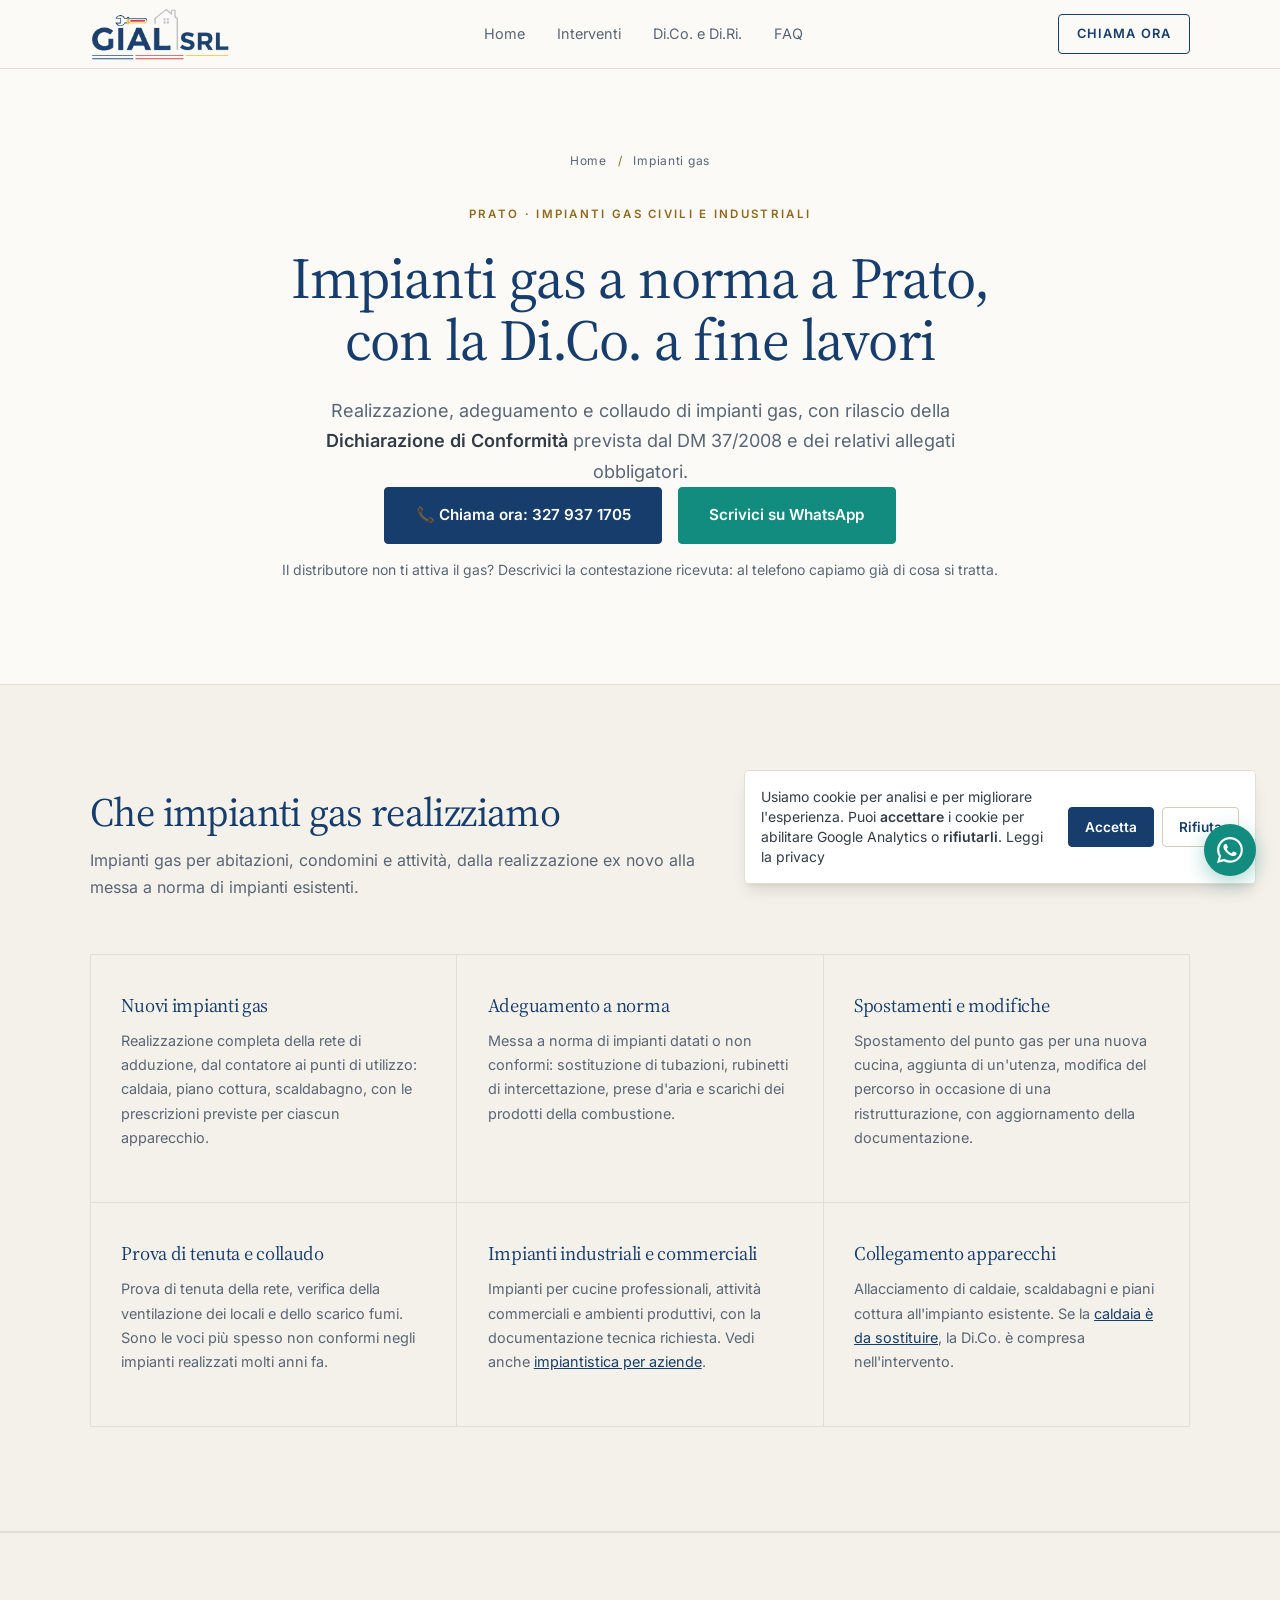
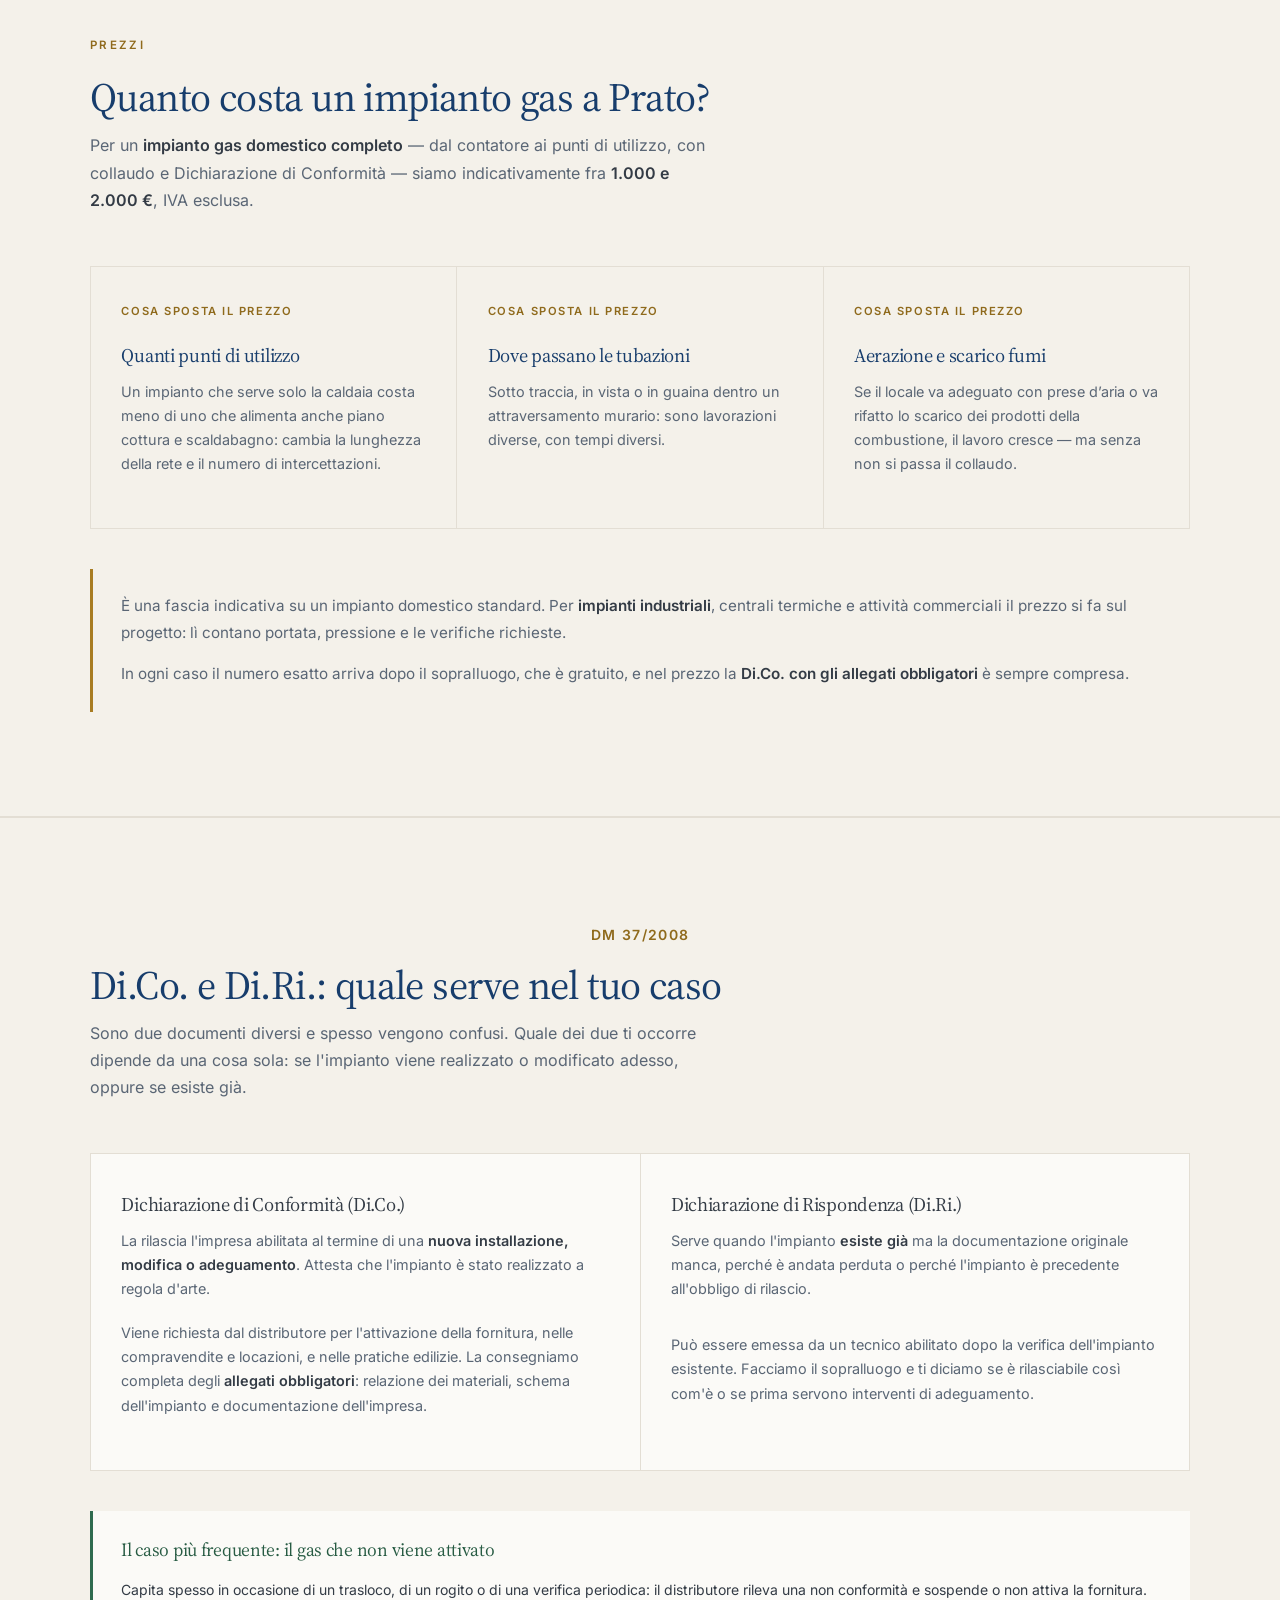
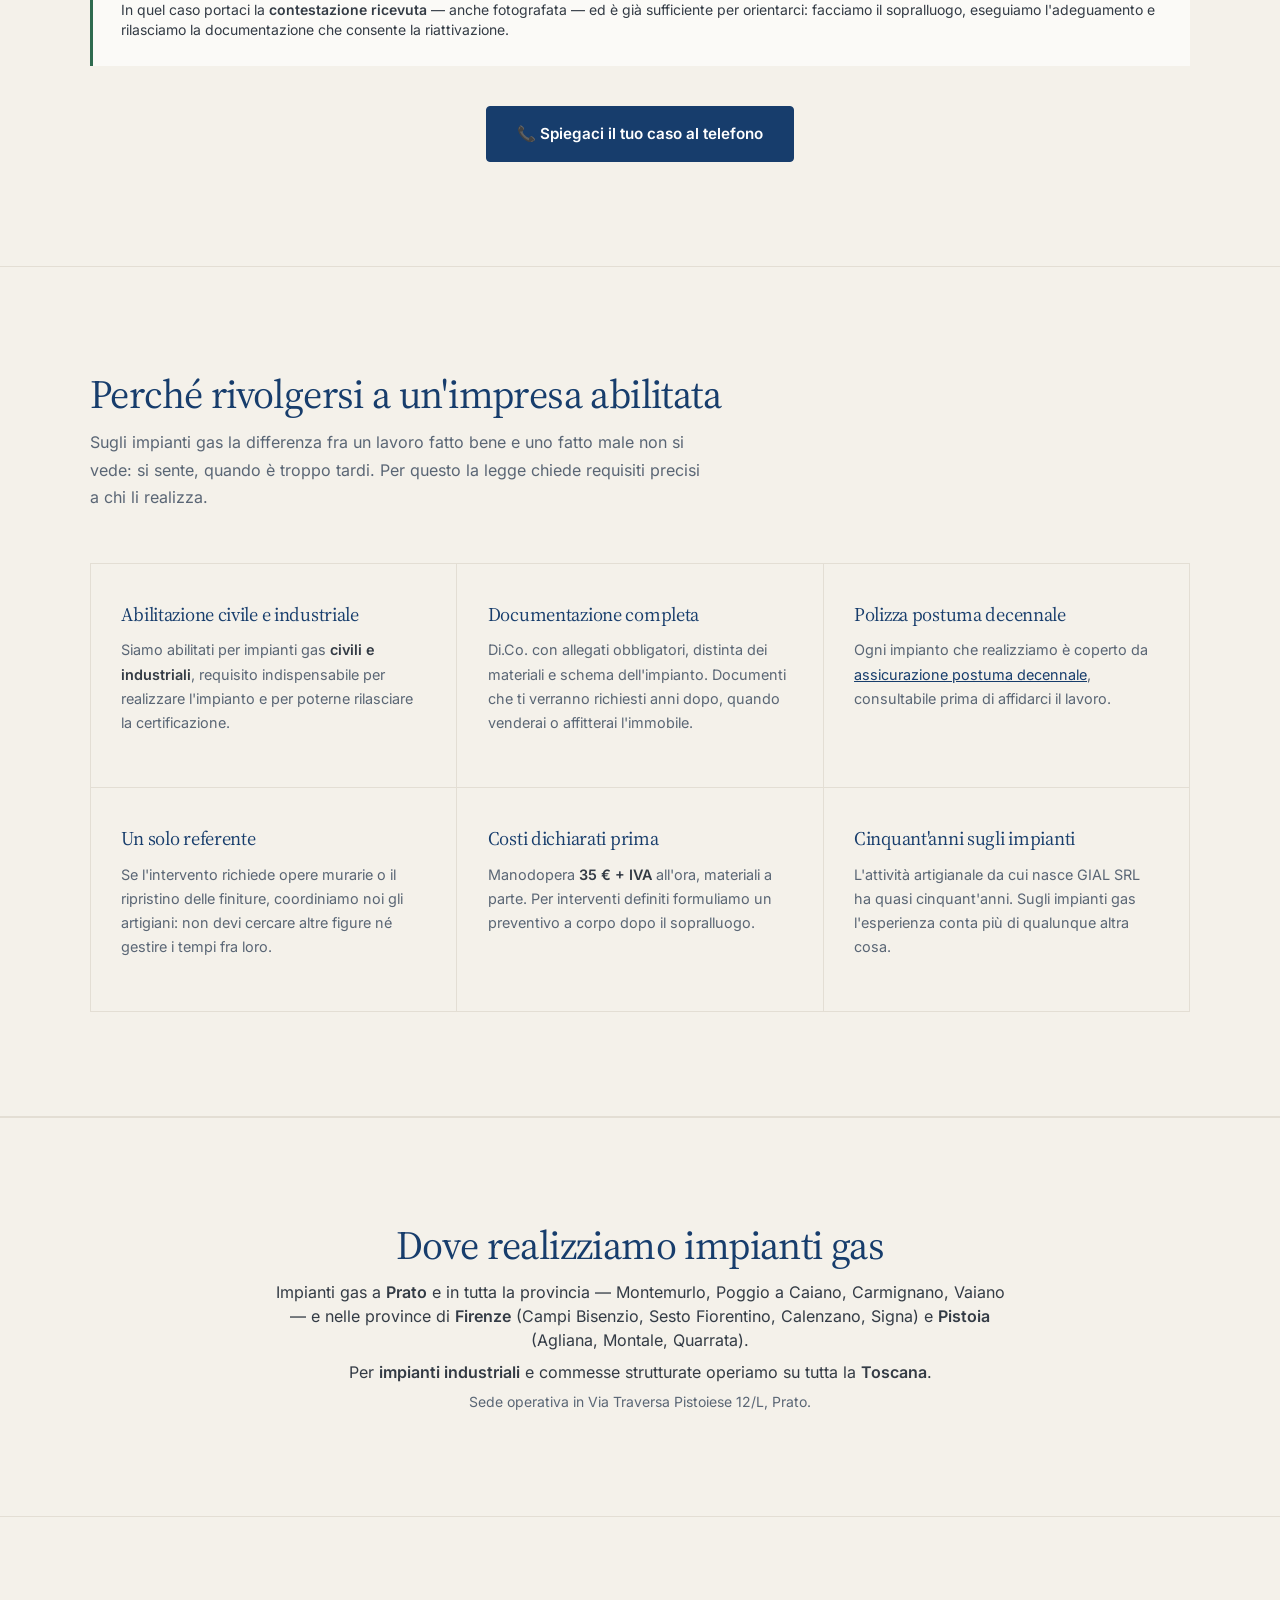
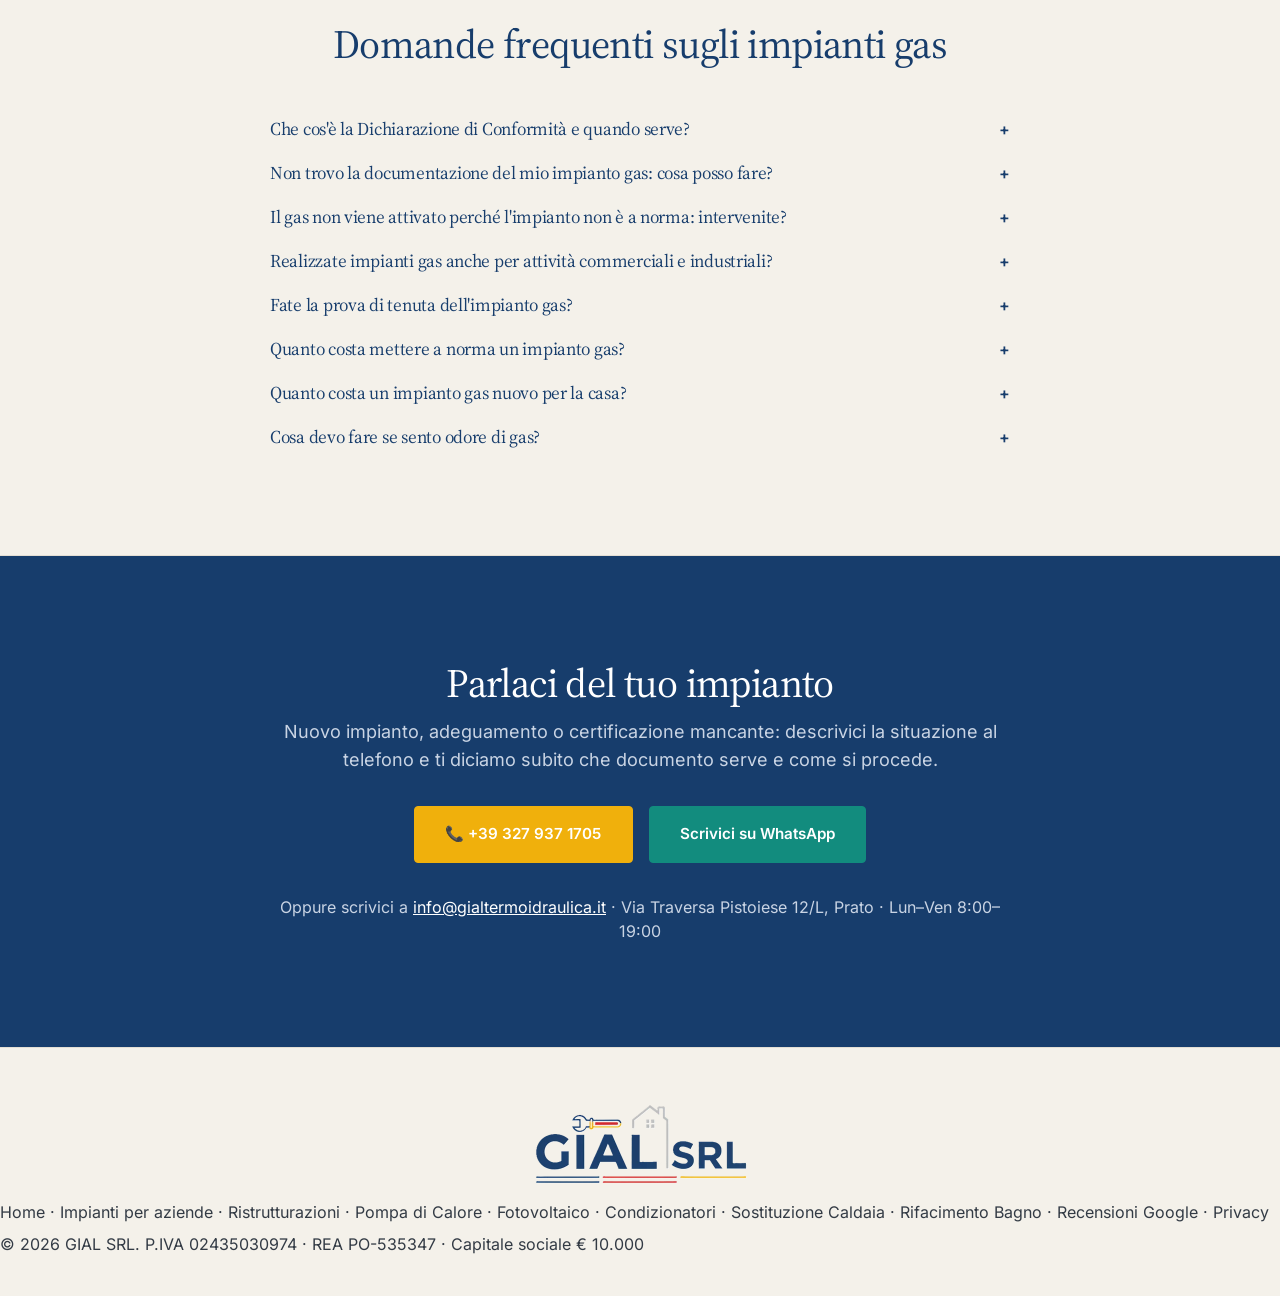
==== commit bcc48d39: "Ritocchi a basso impatto: immagini più leggere, contatti e link interni - Logo ridimensionato (36→20" ====
--- a/impianti-gas-prato/index.html
+++ b/impianti-gas-prato/index.html
@@ -561,7 +561,7 @@
                 <img src="/img/gial-logo-rettangolo-nosfondo.webp" width="527" height="197" alt="Logo GIAL Termoidraulica Prato" style="height:80px; width:auto;" class="mx-auto mb-2" loading="lazy">
             </a>
         </div>
-        <p class="mb-2"><a href="/" class="">Home</a> · <a href="/impianti-termoidraulici-aziende-prato/" class="">Impianti per aziende</a> · <a href="/ristrutturazioni-chiavi-in-mano-prato/" class="">Ristrutturazioni</a> · <a href="/pompa-di-calore-prato/" class="">Pompa di Calore</a> · <a href="/impianto-fotovoltaico-prato/" class="">Fotovoltaico</a> · <a href="/installazione-condizionatori-prato/" class="">Condizionatori</a> · <a href="/sostituzione-caldaia-prato/" class="">Sostituzione Caldaia</a> · <a href="/rifacimento-bagno-prato/" class="">Rifacimento Bagno</a> · <a href="/#privacy" class="">Privacy</a></p>
+        <p class="mb-2"><a href="/" class="">Home</a> · <a href="/impianti-termoidraulici-aziende-prato/" class="">Impianti per aziende</a> · <a href="/ristrutturazioni-chiavi-in-mano-prato/" class="">Ristrutturazioni</a> · <a href="/pompa-di-calore-prato/" class="">Pompa di Calore</a> · <a href="/impianto-fotovoltaico-prato/" class="">Fotovoltaico</a> · <a href="/installazione-condizionatori-prato/" class="">Condizionatori</a> · <a href="/sostituzione-caldaia-prato/" class="">Sostituzione Caldaia</a> · <a href="/rifacimento-bagno-prato/" class="">Rifacimento Bagno</a> · <a href="https://share.google/5cYydscKeJ7SE0OyX" target="_blank" rel="noopener" onclick="if(window.gtag){ gtag('event','click_reviews',{'posizione':'footer_impianti-gas-prato\index.html'}); }">Recensioni Google</a> · <a href="/#privacy" class="">Privacy</a></p>
         &copy; 2026 GIAL SRL. P.IVA 02435030974 · REA PO-535347 · Capitale sociale € 10.000
     </footer>
 
--- a/css/gial-studio.css
+++ b/css/gial-studio.css
@@ -963,3 +963,16 @@
 @media (max-width: 1023px) {
     .g-grid-hair > :last-child:nth-child(odd) { grid-column: 1 / -1; }
 }
+
+/* Da telefono il pulsante "Chiama ora" dell'hero deve stare nella prima
+   schermata: meno aria sopra il titolo e banner cookie compatto, che
+   altrimenti lo copre finche' non si sceglie. */
+
+@media (max-width: 639px) {
+    .g-hero { padding-top: 6.25rem; }
+    .g-crumbs { margin-bottom: 1rem; }
+    .g-hero--center .g-eyebrow { margin-bottom: 1rem; }
+
+    #cookie-banner { flex-wrap: wrap; gap: 0.6rem; padding: 0.75rem 0.9rem; }
+    #cookie-banner > div:first-child { flex-basis: 100%; font-size: 0.8rem; line-height: 1.45; }
+}
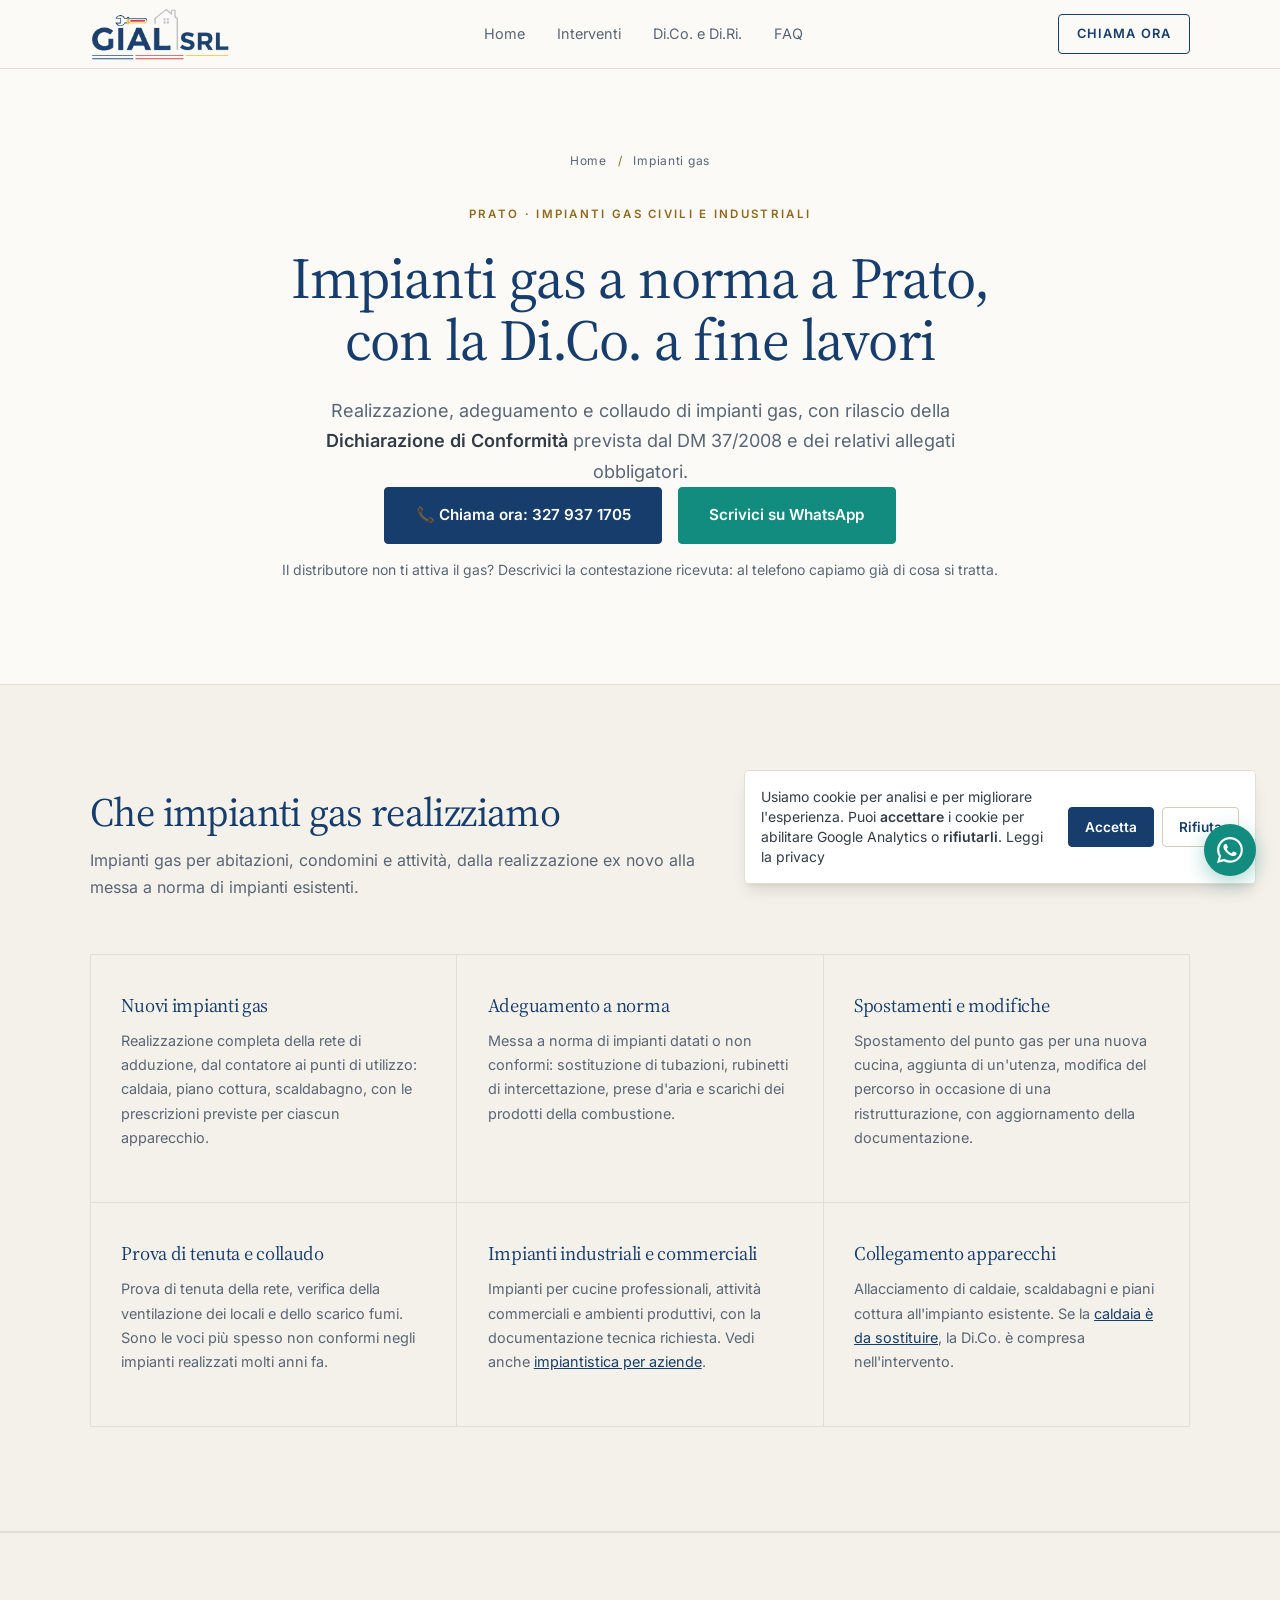
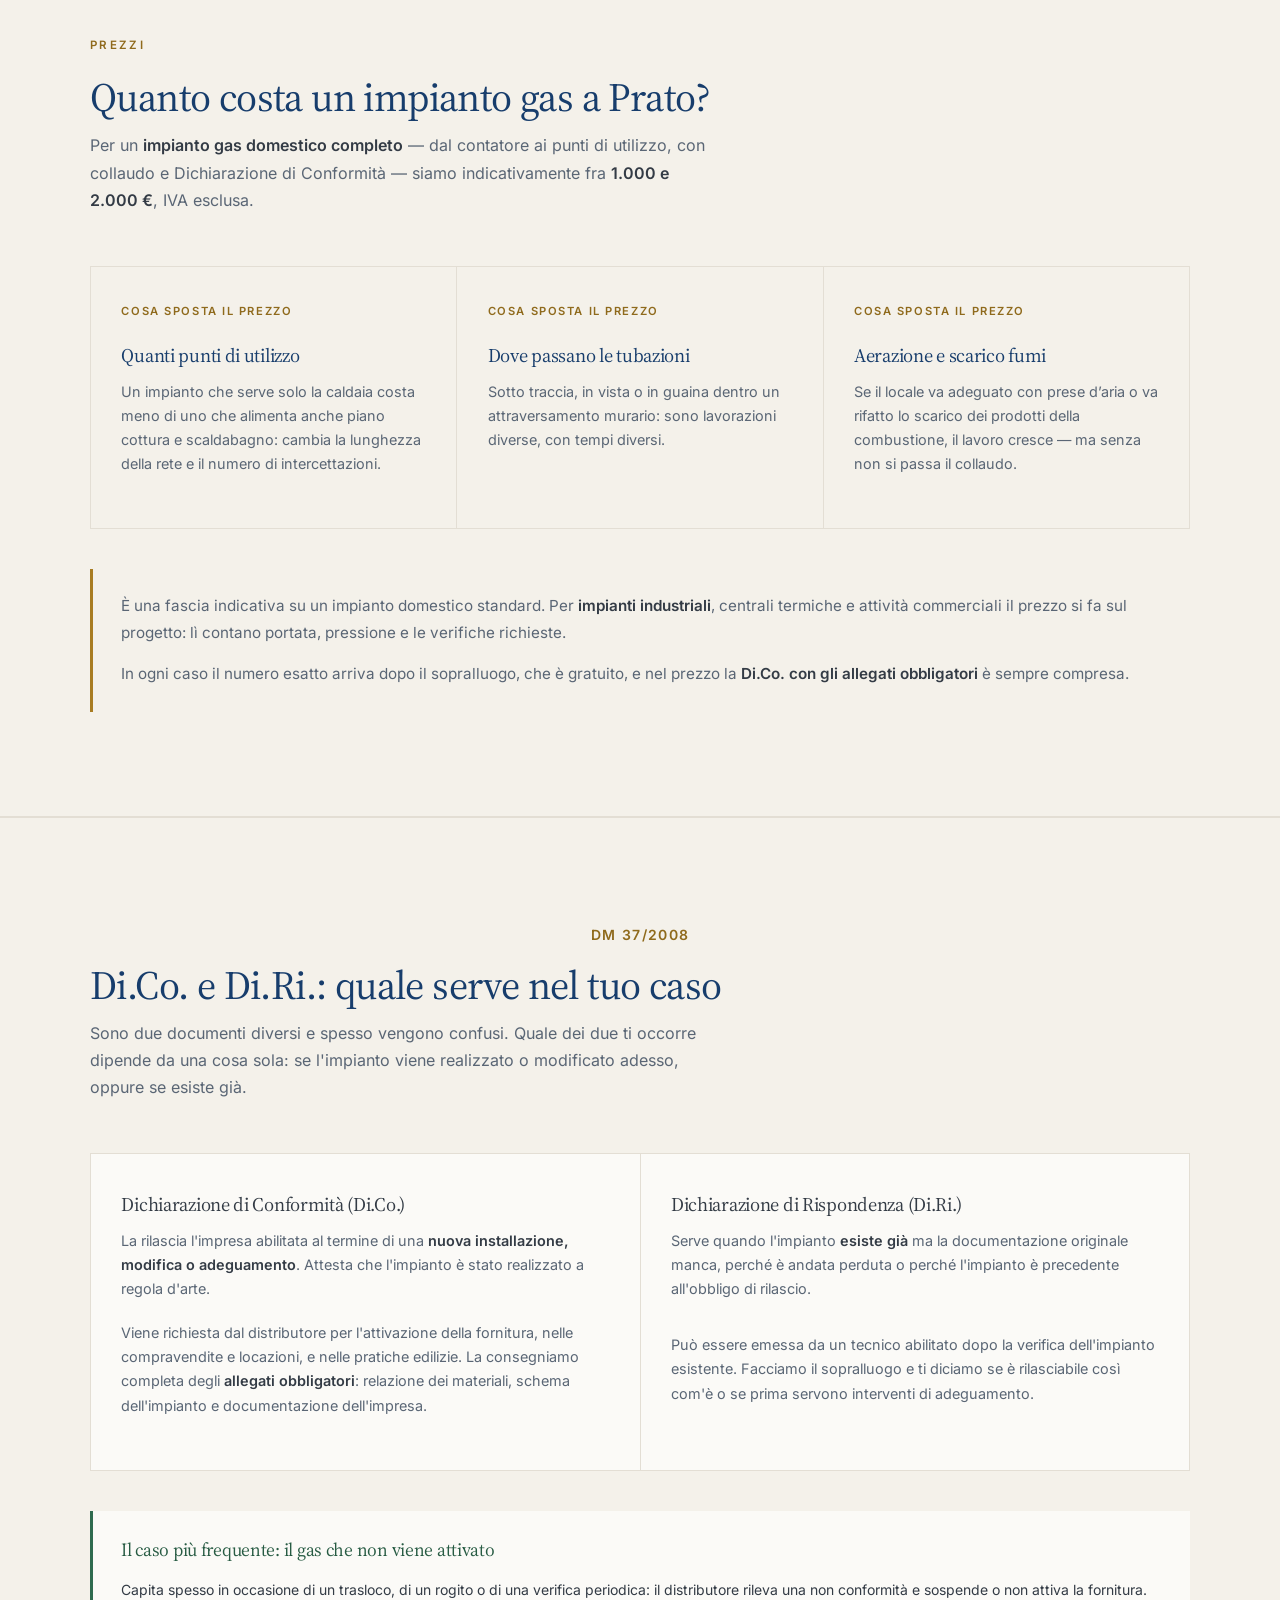
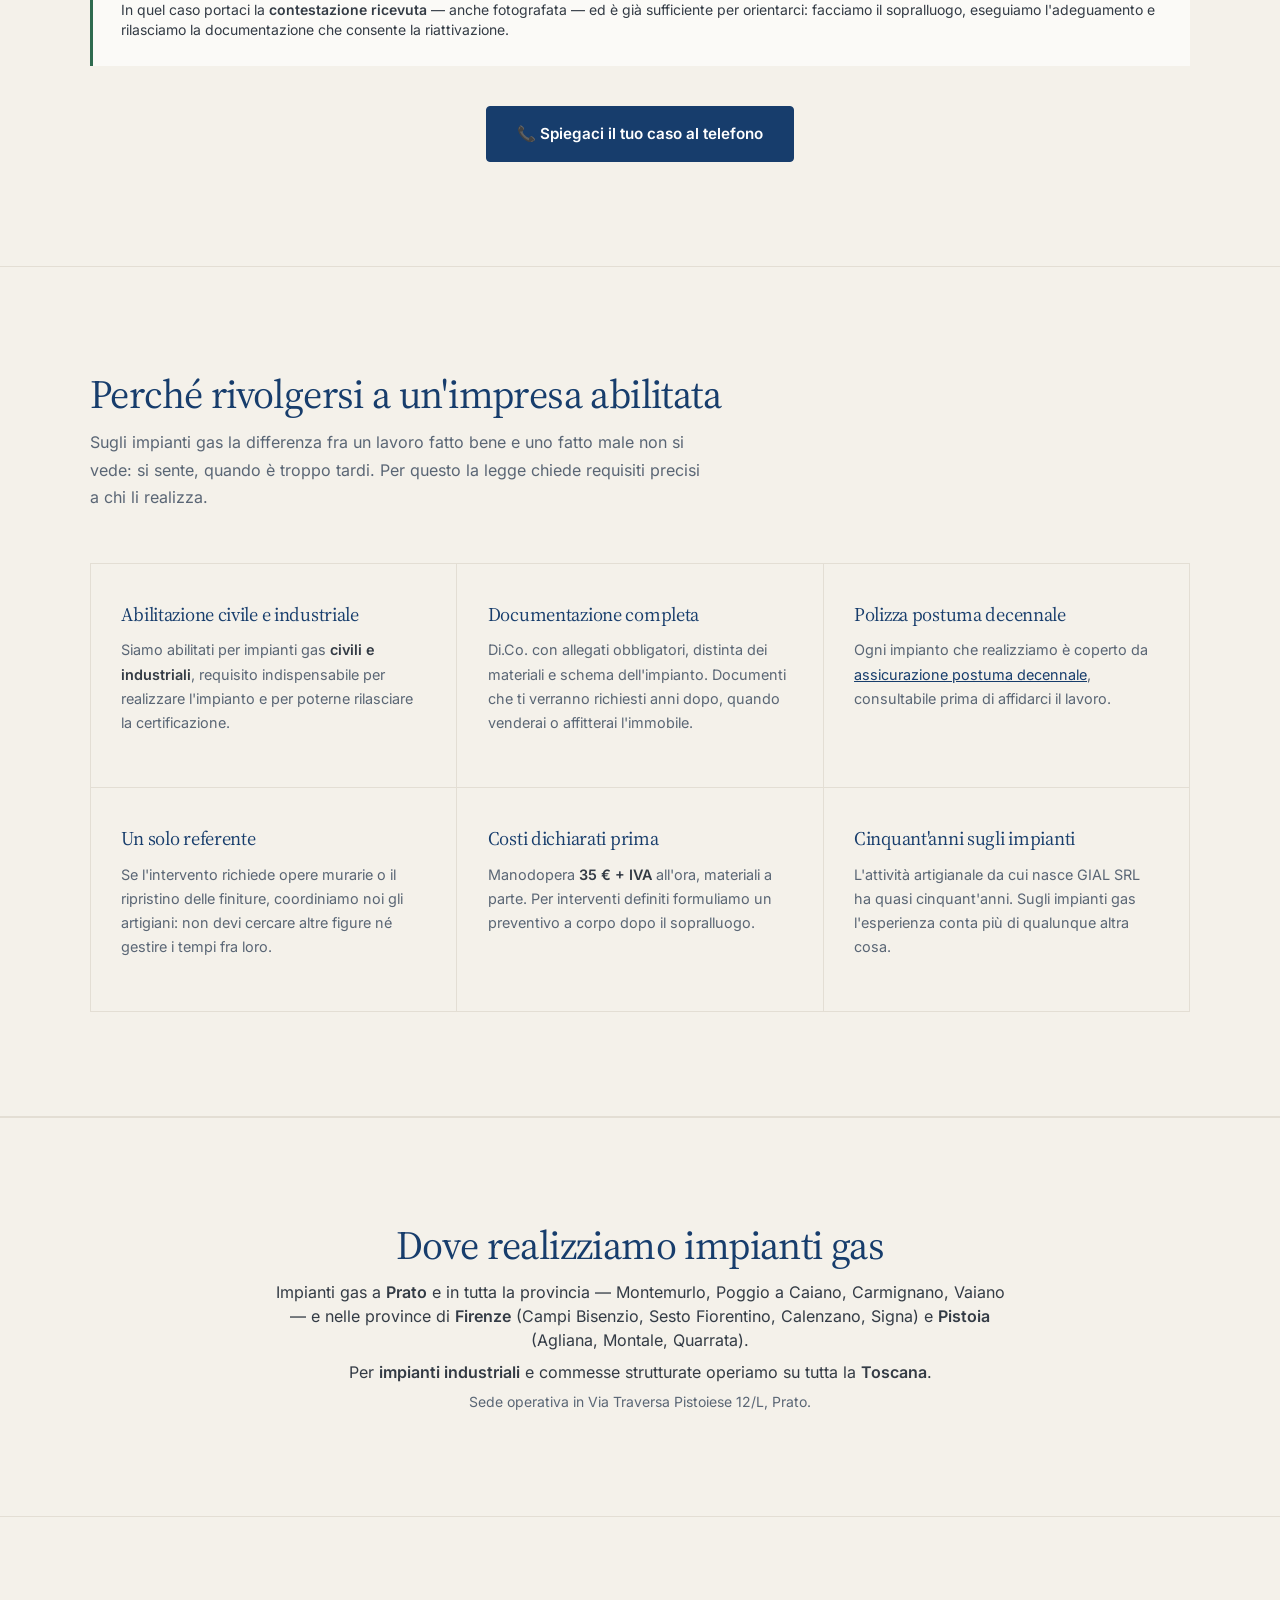
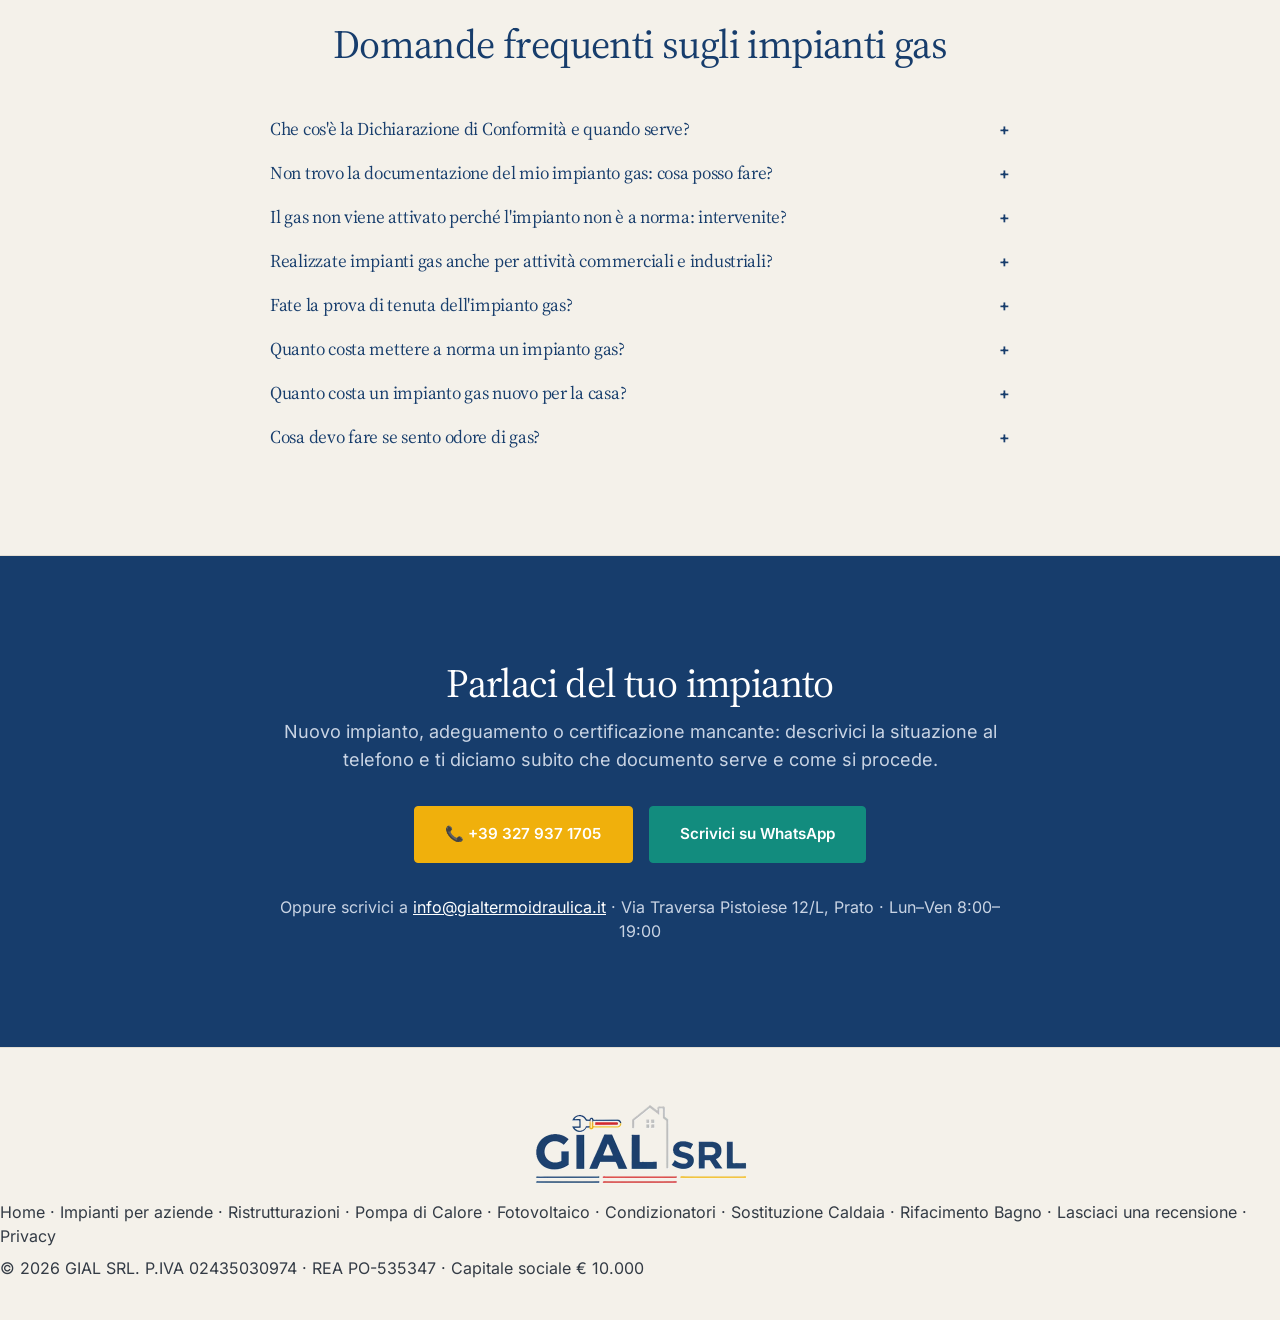
==== commit 6dc00c93: "Footer: link diretto per lasciare una recensione Google; pulsante email Aziende leggibile Co-Authore" ====
--- a/impianti-gas-prato/index.html
+++ b/impianti-gas-prato/index.html
@@ -561,7 +561,7 @@
                 <img src="/img/gial-logo-rettangolo-nosfondo.webp" width="527" height="197" alt="Logo GIAL Termoidraulica Prato" style="height:80px; width:auto;" class="mx-auto mb-2" loading="lazy">
             </a>
         </div>
-        <p class="mb-2"><a href="/" class="">Home</a> · <a href="/impianti-termoidraulici-aziende-prato/" class="">Impianti per aziende</a> · <a href="/ristrutturazioni-chiavi-in-mano-prato/" class="">Ristrutturazioni</a> · <a href="/pompa-di-calore-prato/" class="">Pompa di Calore</a> · <a href="/impianto-fotovoltaico-prato/" class="">Fotovoltaico</a> · <a href="/installazione-condizionatori-prato/" class="">Condizionatori</a> · <a href="/sostituzione-caldaia-prato/" class="">Sostituzione Caldaia</a> · <a href="/rifacimento-bagno-prato/" class="">Rifacimento Bagno</a> · <a href="https://share.google/5cYydscKeJ7SE0OyX" target="_blank" rel="noopener" onclick="if(window.gtag){ gtag('event','click_reviews',{'posizione':'footer_impianti-gas-prato\index.html'}); }">Recensioni Google</a> · <a href="/#privacy" class="">Privacy</a></p>
+        <p class="mb-2"><a href="/" class="">Home</a> · <a href="/impianti-termoidraulici-aziende-prato/" class="">Impianti per aziende</a> · <a href="/ristrutturazioni-chiavi-in-mano-prato/" class="">Ristrutturazioni</a> · <a href="/pompa-di-calore-prato/" class="">Pompa di Calore</a> · <a href="/impianto-fotovoltaico-prato/" class="">Fotovoltaico</a> · <a href="/installazione-condizionatori-prato/" class="">Condizionatori</a> · <a href="/sostituzione-caldaia-prato/" class="">Sostituzione Caldaia</a> · <a href="/rifacimento-bagno-prato/" class="">Rifacimento Bagno</a> · <a href="https://g.page/r/CfC5505BMp8pEAE/review" target="_blank" rel="noopener" onclick="if(window.gtag){ gtag('event','click_lascia_recensione',{'posizione':'footer_impianti-gas-prato\index.html'}); }">Lasciaci una recensione</a> · <a href="/#privacy" class="">Privacy</a></p>
         &copy; 2026 GIAL SRL. P.IVA 02435030974 · REA PO-535347 · Capitale sociale € 10.000
     </footer>
 
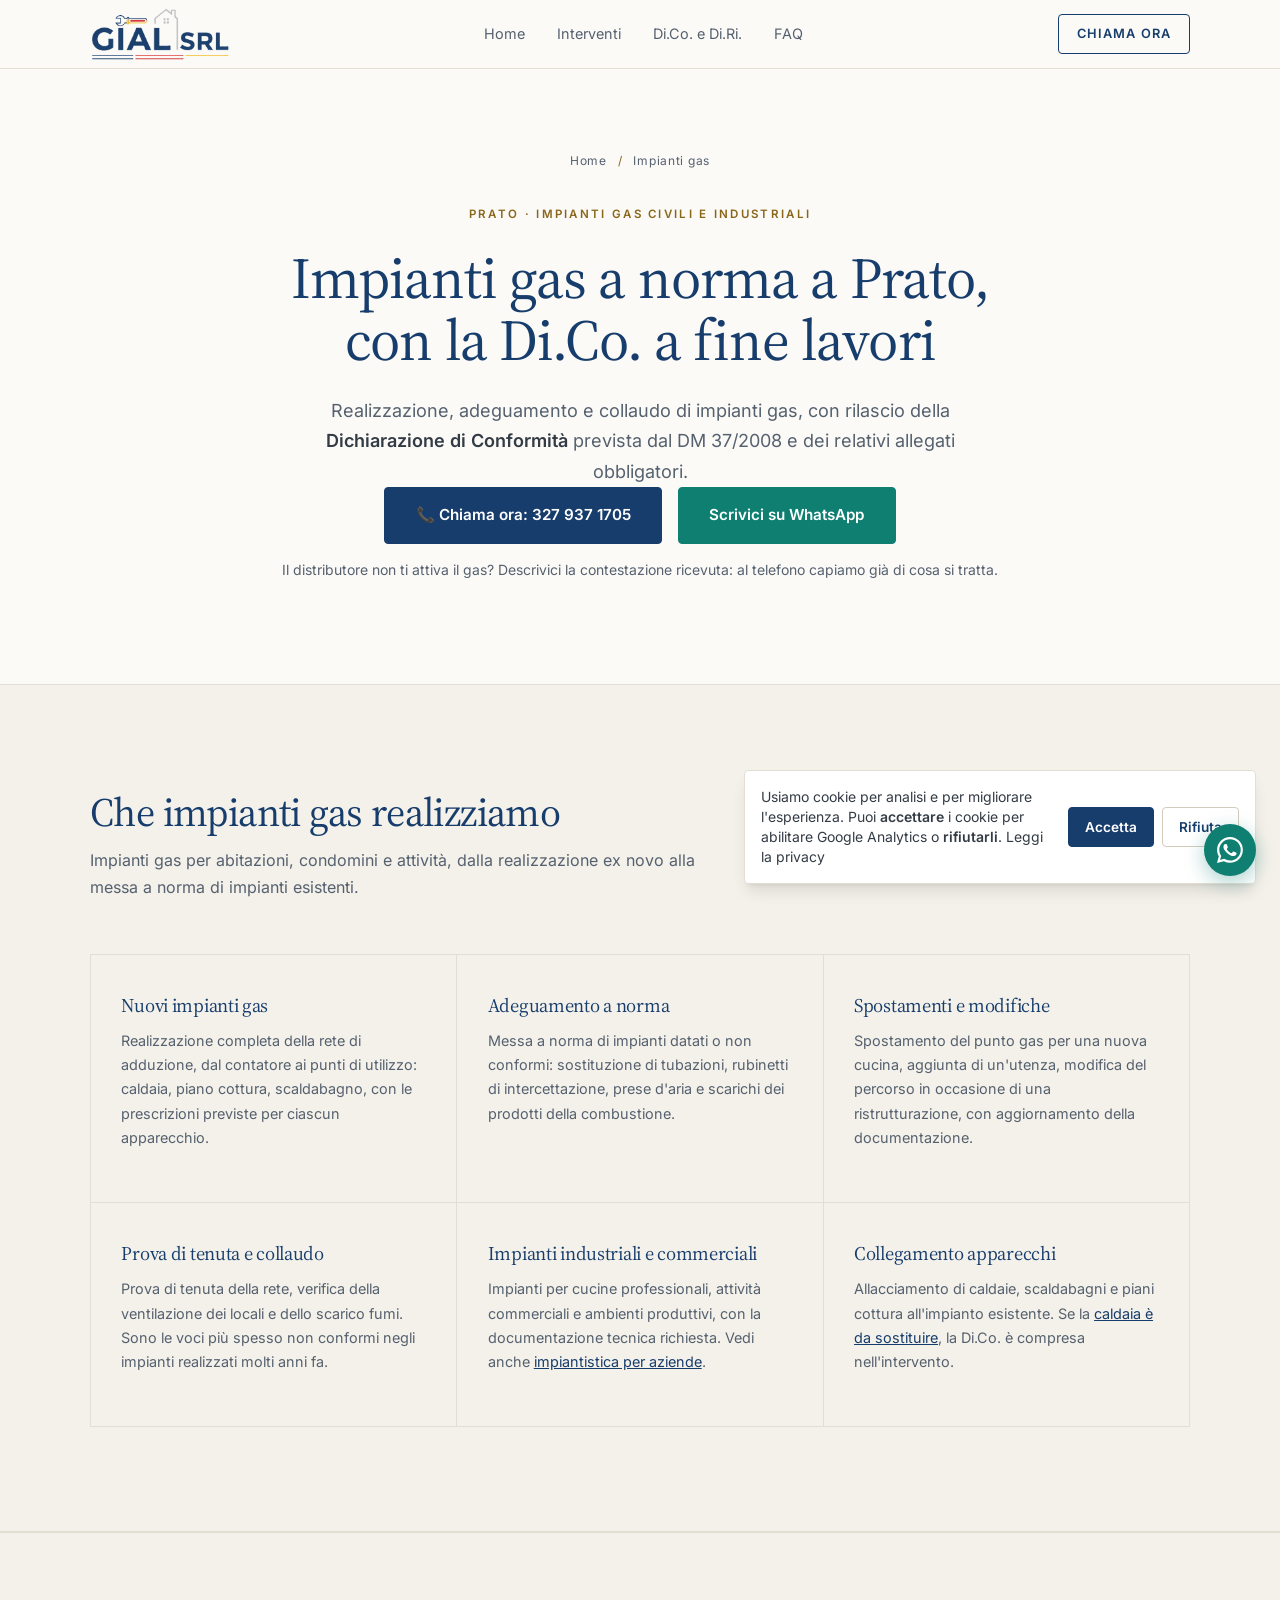
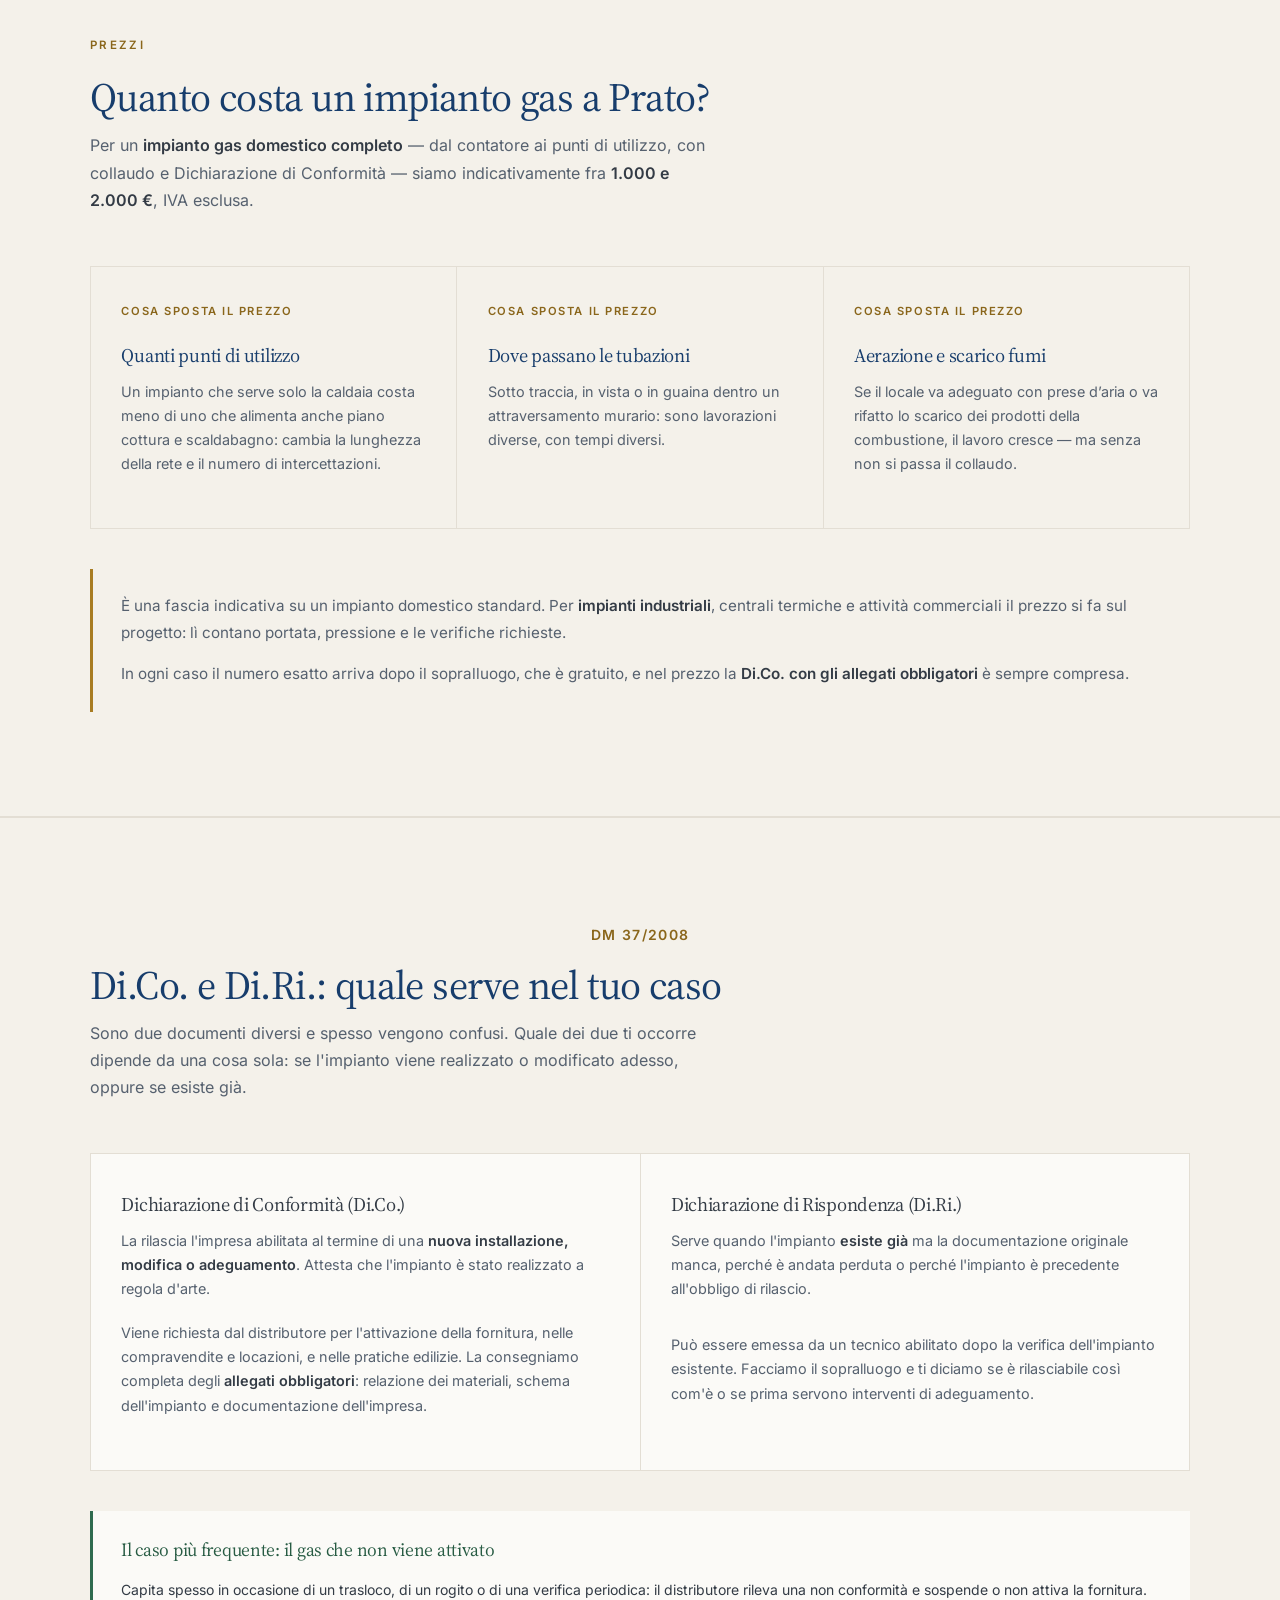
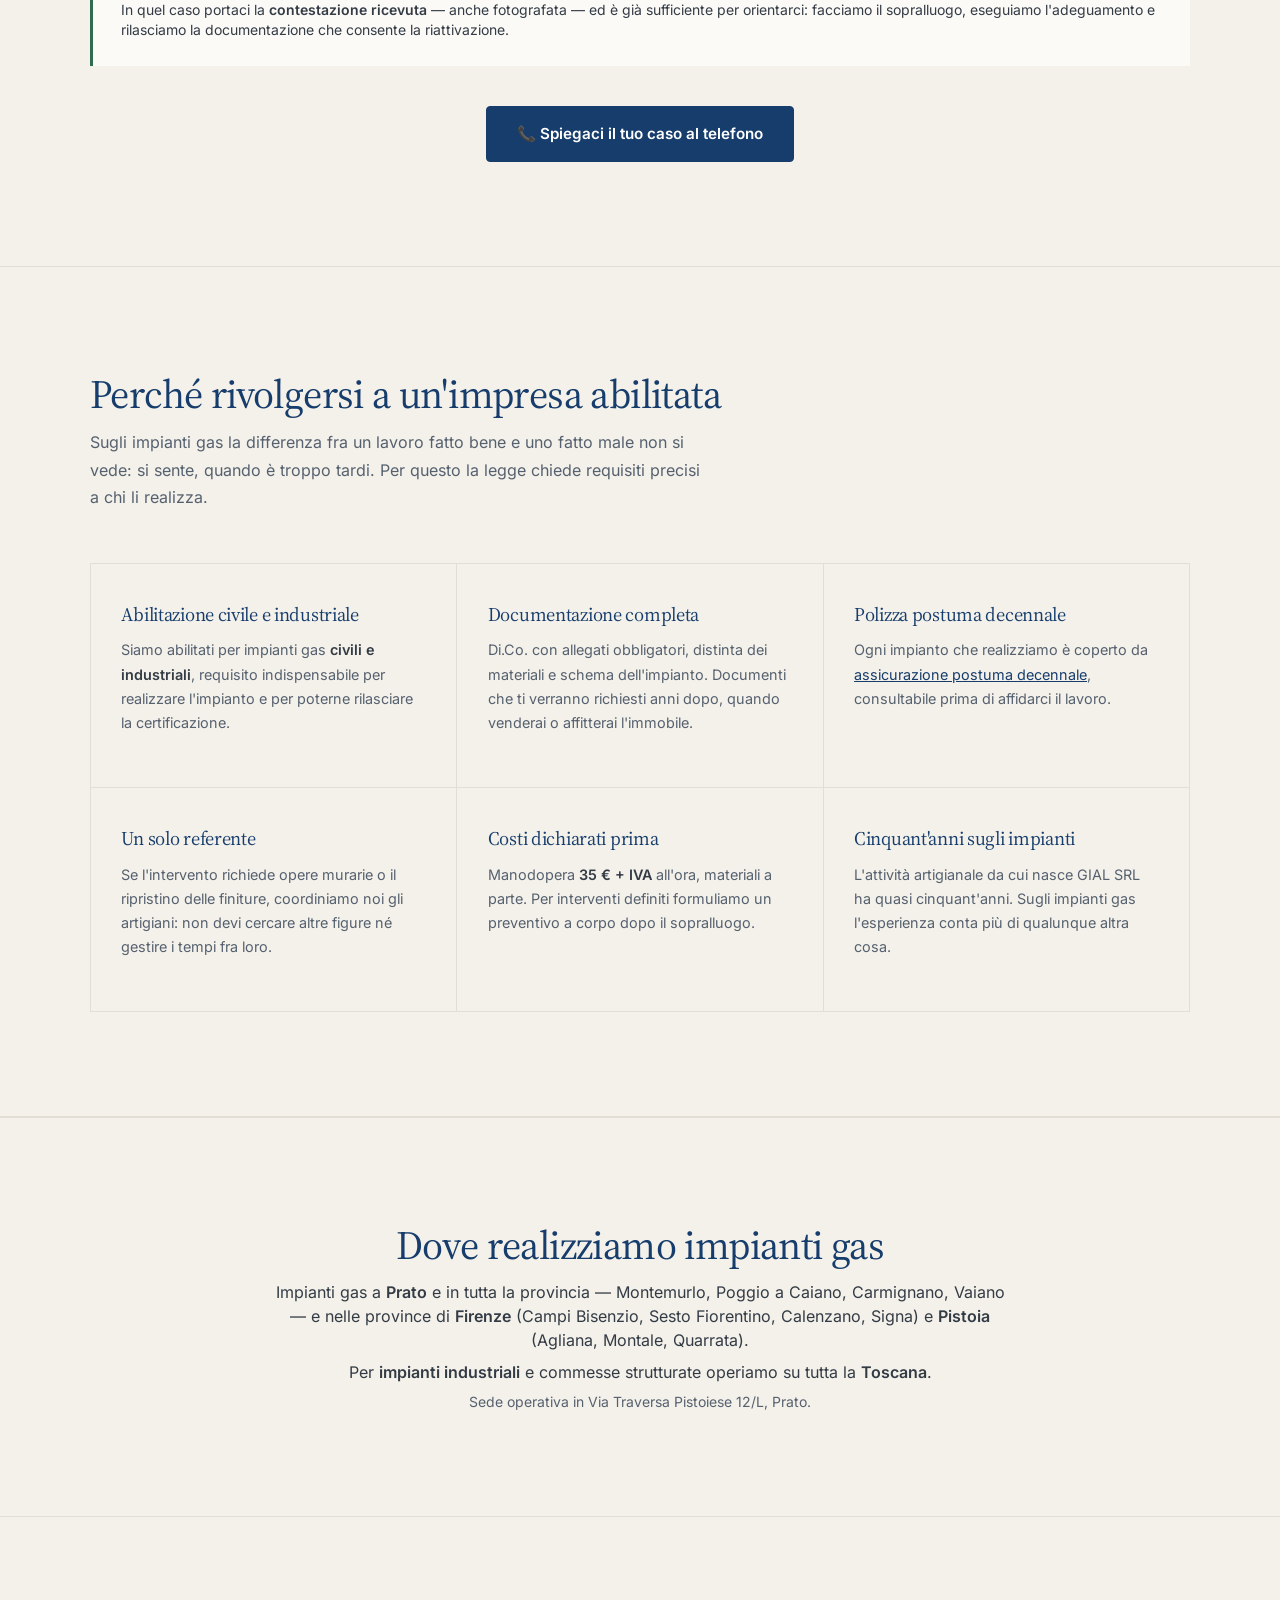
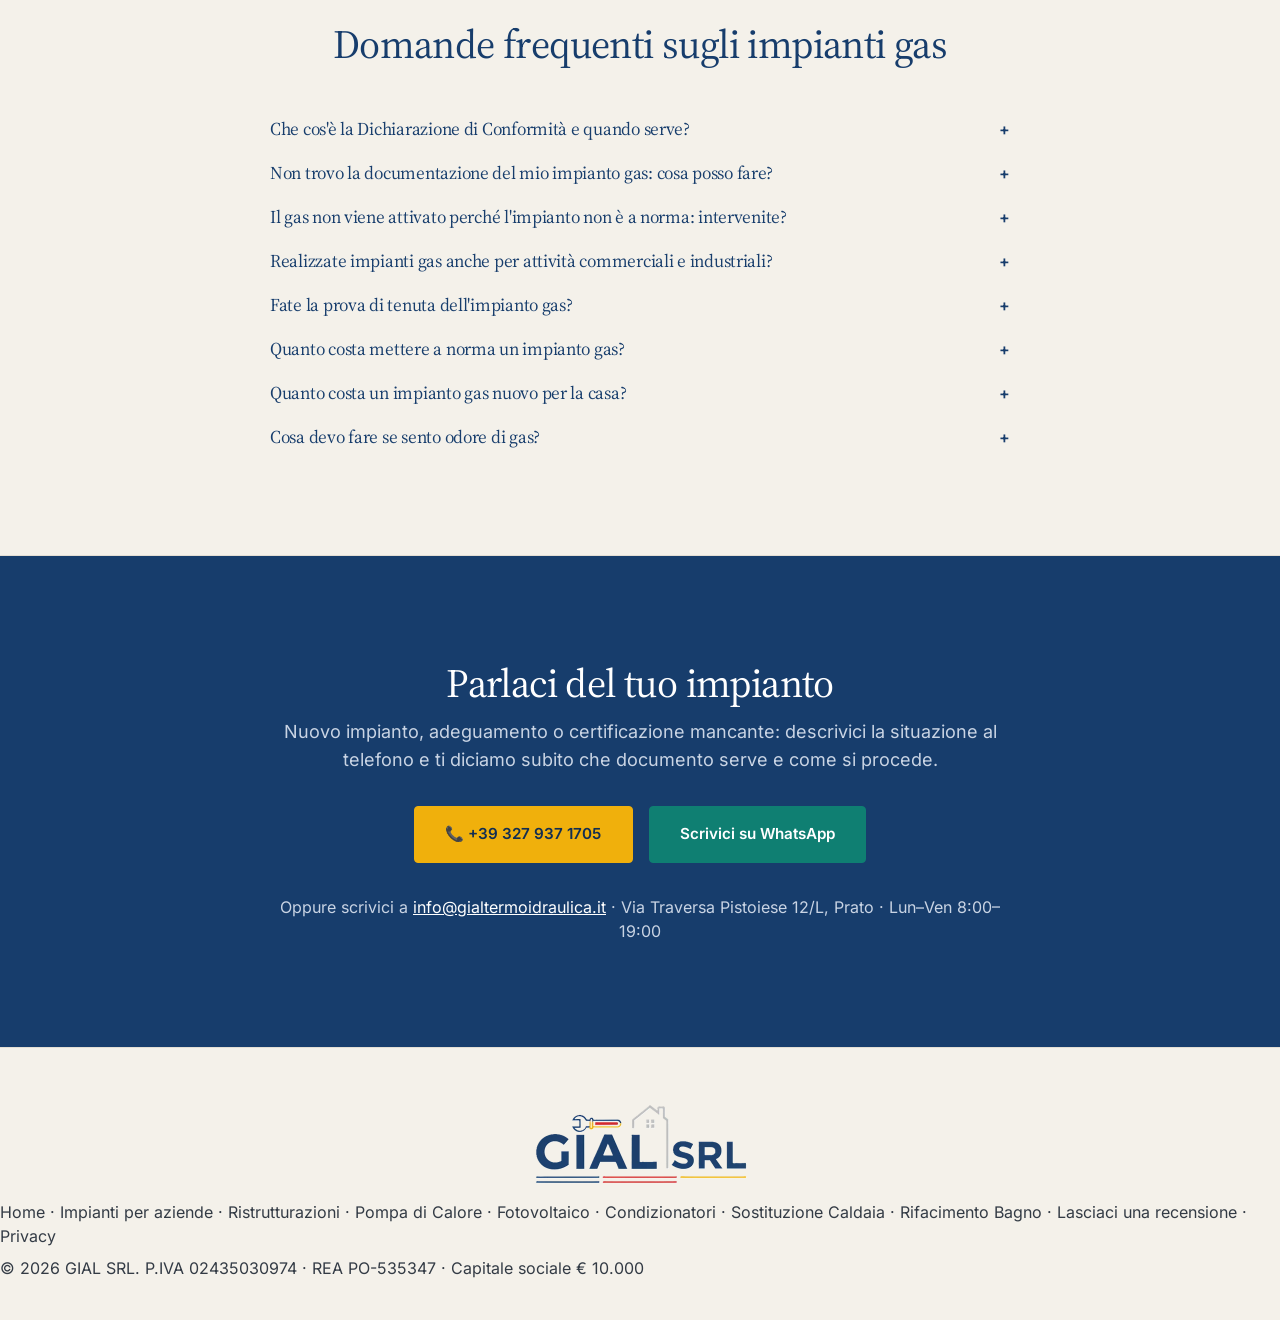
==== commit 6684cadf: "Performance: hero stabile su desktop, foto ridotte, contrasto colori - Font di riserva tarati (Arial" ====
--- a/impianti-gas-prato/index.html
+++ b/impianti-gas-prato/index.html
@@ -334,7 +334,7 @@
             <p class="g-lead">Realizzazione, adeguamento e collaudo di impianti gas, con rilascio della <strong>Dichiarazione di Conformità</strong> prevista dal DM 37/2008 e dei relativi allegati obbligatori.</p>
             <div class="flex flex-col sm:flex-row gap-4 justify-center mb-4">
                 <a href="tel:+393279371705" onclick="if(window.gtag){ gtag('event','click_call',{'posizione':'hero_gas'}); }" class="g-btn g-btn-primary">📞 Chiama ora: 327 937 1705</a>
-                <a href="https://wa.me/393279371705" target="_blank" rel="noopener" onclick="if(window.gtag){ gtag('event','click_whatsapp',{'posizione':'hero_gas'}); }" class="g-btn" style="background:#128C7E;color:#fff;border:1px solid #128C7E">Scrivici su WhatsApp</a>
+                <a href="https://wa.me/393279371705" target="_blank" rel="noopener" onclick="if(window.gtag){ gtag('event','click_whatsapp',{'posizione':'hero_gas'}); }" class="g-btn" style="background:#0F7F72;color:#fff;border:1px solid #0F7F72">Scrivici su WhatsApp</a>
             </div>
             <p class="text-sm text-gray-500">Il distributore non ti attiva il gas? Descrivici la contestazione ricevuta: al telefono capiamo già di cosa si tratta.</p>
         </div>
@@ -547,7 +547,7 @@
             <p class="mb-8 text-lg text-blue-100">Nuovo impianto, adeguamento o certificazione mancante: descrivici la situazione al telefono e ti diciamo subito che documento serve e come si procede.</p>
             <div class="flex flex-col sm:flex-row gap-4 justify-center mb-8">
                 <a href="tel:+393279371705" onclick="if(window.gtag){ gtag('event','click_call',{'posizione':'cta_finale_gas'}); }" class="g-btn g-btn-gold">📞 +39 327 937 1705</a>
-                <a href="https://wa.me/393279371705" target="_blank" rel="noopener" onclick="if(window.gtag){ gtag('event','click_whatsapp',{'posizione':'cta_finale_gas'}); }" class="g-btn" style="background:#128C7E;color:#fff;border:1px solid #128C7E">Scrivici su WhatsApp</a>
+                <a href="https://wa.me/393279371705" target="_blank" rel="noopener" onclick="if(window.gtag){ gtag('event','click_whatsapp',{'posizione':'cta_finale_gas'}); }" class="g-btn" style="background:#0F7F72;color:#fff;border:1px solid #0F7F72">Scrivici su WhatsApp</a>
             </div>
             <p class="text-blue-100">Oppure scrivici a <a href="mailto:info@gialtermoidraulica.it" class="underline text-white">info@gialtermoidraulica.it</a> · Via Traversa Pistoiese 12/L, Prato · Lun–Ven 8:00–19:00</p>
         </div>
@@ -567,12 +567,12 @@
 
     <div class="call-bar flex" style="background:#fff;border-top:1px solid var(--g-line);box-shadow:0 -4px 16px rgba(23,61,108,.1)">
         <a href="tel:+393279371705" onclick="if(window.gtag){ gtag('event','click_call',{'posizione':'barra_fissa_mobile_gas'}); }" class="flex-1 text-white py-3 font-semibold text-center" style="background:var(--g-navy)" aria-label="Chiama GIAL SRL">Chiama ora</a>
-        <a href="https://wa.me/393279371705" target="_blank" rel="noopener" onclick="if(window.gtag){ gtag('event','click_whatsapp',{'posizione':'barra_fissa_mobile_gas'}); }" class="flex-1 text-white py-3 font-semibold text-center" style="background:#128C7E" aria-label="Scrivici su WhatsApp">WhatsApp</a>
+        <a href="https://wa.me/393279371705" target="_blank" rel="noopener" onclick="if(window.gtag){ gtag('event','click_whatsapp',{'posizione':'barra_fissa_mobile_gas'}); }" class="flex-1 text-white py-3 font-semibold text-center" style="background:#0F7F72" aria-label="Scrivici su WhatsApp">WhatsApp</a>
     </div>
 
     <a href="https://wa.me/393279371705"
        onclick="if(window.gtag){ gtag('event','click_whatsapp',{'event_category':'contatti','event_label':'pulsante_fisso_gas'}); }"
-       class="hidden md:flex fixed bottom-6 right-6 text-white rounded-full z-50 items-center justify-center" style="width:52px;height:52px;background:#128C7E;box-shadow:0 6px 20px rgba(18,140,126,.35)" target="_blank" rel="noopener" aria-label="Contattaci su WhatsApp">
+       class="hidden md:flex fixed bottom-6 right-6 text-white rounded-full z-50 items-center justify-center" style="width:52px;height:52px;background:#0F7F72;box-shadow:0 6px 20px rgba(15,127,114,.35)" target="_blank" rel="noopener" aria-label="Contattaci su WhatsApp">
         <svg xmlns="http://www.w3.org/2000/svg" width="26" height="26" fill="currentColor" viewBox="0 0 16 16" aria-hidden="true">
             <path d="M13.601 2.326A7.854 7.854 0 0 0 7.994 0C3.627 0 .068 3.558.064 7.926c0 1.399.366 2.76 1.057 3.965L0 16l4.204-1.102a7.933 7.933 0 0 0 3.79.965h.004c4.368 0 7.926-3.558 7.93-7.93a7.898 7.898 0 0 0-2.327-5.607zM7.994 14.52a6.573 6.573 0 0 1-3.356-.92l-.24-.144-2.494.654.666-2.433-.156-.251a6.56 6.56 0 0 1-1.007-3.505c0-3.626 2.957-6.584 6.591-6.584a6.56 6.56 0 0 1 4.66 1.931 6.557 6.557 0 0 1 1.928 4.66c-.004 3.639-2.961 6.592-6.592 6.592zm3.615-4.934c-.197-.099-1.17-.578-1.353-.646-.182-.065-.315-.099-.445.099-.133.197-.513.646-.627.775-.114.133-.232.148-.43.05-.197-.1-.836-.308-1.592-.985-.59-.525-.985-1.175-1.103-1.372-.114-.198-.011-.304.088-.403.087-.088.197-.232.296-.346.1-.114.133-.198.198-.33.065-.134.034-.248-.015-.347-.05-.099-.445-1.076-.612-1.47-.16-.389-.323-.335-.445-.34-.114-.007-.247-.007-.38-.007a.729.729 0 0 0-.529.247c-.182.198-.691.677-.691 1.654 0 .977.71 1.916.81 2.049.098.133 1.394 2.132 3.383 2.992.47.205.84.326 1.129.418.475.152.904.129 1.246.08.38-.058 1.171-.48 1.338-.943.164-.464.164-.86.114-.943-.049-.084-.182-.133-.38-.232z"/>
         </svg>
--- a/css/gial-studio.css
+++ b/css/gial-studio.css
@@ -50,13 +50,46 @@
     unicode-range: U+0100-02BA, U+02BD-02C5, U+02C7-02CC, U+02CE-02D7, U+02DD-02FF, U+0304, U+0308, U+0329, U+1D00-1DBF, U+1E00-1E9F, U+1EF2-1EFF, U+2020, U+20A0-20AB, U+20AD-20C0, U+2113, U+2C60-2C7F, U+A720-A7FF;
 }
 
+/* Font di riserva "tarati": Arial e Georgia ridimensionati per occupare
+   lo stesso spazio di Inter e Source Serif 4. Così, quando i font veri
+   arrivano (font-display: swap), il testo non cambia altezza e la hero
+   non salta (era il CLS 0,12 della home su desktop). Misure prese con
+   canvas.measureText su una frase tipo del sito. */
+@font-face {
+    font-family: 'Inter Fallback';
+    font-weight: 400;
+    src: local('Arial'), local('ArialMT');
+    size-adjust: 106.75%;
+    ascent-override: 90.9%;
+    descent-override: 22.5%;
+    line-gap-override: 0%;
+}
+@font-face {
+    font-family: 'Inter Fallback';
+    font-weight: 600;
+    src: local('Arial Bold'), local('Arial-BoldMT');
+    size-adjust: 100.5%;
+    ascent-override: 96.5%;
+    descent-override: 23.9%;
+    line-gap-override: 0%;
+}
+@font-face {
+    font-family: 'Source Serif Fallback';
+    font-weight: 400 600;
+    src: local('Georgia');
+    size-adjust: 91.4%;
+    ascent-override: 113.4%;
+    descent-override: 36.7%;
+    line-gap-override: 0%;
+}
+
 :root {
     /* Marchio */
     --g-navy: #173D6C;
     --g-navy-deep: #122E52;
     --g-navy-soft: #E7EDF5;
     --g-gold: #A87C22;
-    --g-gold-text: #8F6A1C;   /* variante con contrasto AA sul testo piccolo */
+    --g-gold-text: #8A661B;   /* variante con contrasto AA sul testo piccolo */
     --g-gold-bright: #F0B00C; /* solo su fondo navy o come dettaglio grafico */
     --g-red: #A81B1A;         /* urgenze e pronto intervento */
 
@@ -64,13 +97,13 @@
     --g-paper: #FBFAF7;
     --g-paper-alt: #F4F1EA;
     --g-ink: #333B45;
-    --g-ink-soft: #5A6675;
+    --g-ink-soft: #56616F;
     --g-line: #E3DED4;
     --g-line-strong: #D3CBBC;
 
     /* Tipografia */
-    --g-serif: 'Source Serif 4', Georgia, 'Times New Roman', serif;
-    --g-sans: 'Inter', system-ui, -apple-system, 'Segoe UI', sans-serif;
+    --g-serif: 'Source Serif 4', 'Source Serif Fallback', Georgia, 'Times New Roman', serif;
+    --g-sans: 'Inter', 'Inter Fallback', system-ui, -apple-system, 'Segoe UI', sans-serif;
 
     /* Ritmo verticale unico: niente più py-16/py-20 a caso */
     --g-section: 6.5rem;
@@ -568,7 +601,9 @@
 .g-contact { background: var(--g-navy); color: #fff; }
 .g-contact h2, .g-contact h3 { color: #fff; }
 .g-contact .g-eyebrow { color: var(--g-gold-bright); }
-.g-contact a { color: #fff; }
+/* :not(.g-btn-gold): il pulsante giallo resta con il testo blu (in bianco
+   su giallo era illeggibile, contrasto 1,9) */
+.g-contact a:not(.g-btn-gold) { color: #fff; }
 
 .g-contact-grid { display: grid; grid-template-columns: 0.9fr 1.1fr; gap: 4rem; align-items: start; }
 
@@ -921,9 +956,9 @@
 .rounded-lg, .rounded-xl, .rounded-2xl, .rounded-3xl, .rounded { border-radius: var(--g-radius) !important; }
 
 /* Verde WhatsApp coerente con quello dei pulsanti fissi */
-.bg-green-500 { background-color: #128C7E !important; }
-.hover\:bg-green-600:hover { background-color: #0F7468 !important; }
-.text-green-600 { color: #128C7E !important; }
+.bg-green-500 { background-color: #0F7F72 !important; }
+.hover\:bg-green-600:hover { background-color: #0C6A5F !important; }
+.text-green-600 { color: #0F7F72 !important; }
 
 /* ---------- Menu mobile ----------
    L'etichetta di gruppo era definita solo nel <style> della home:
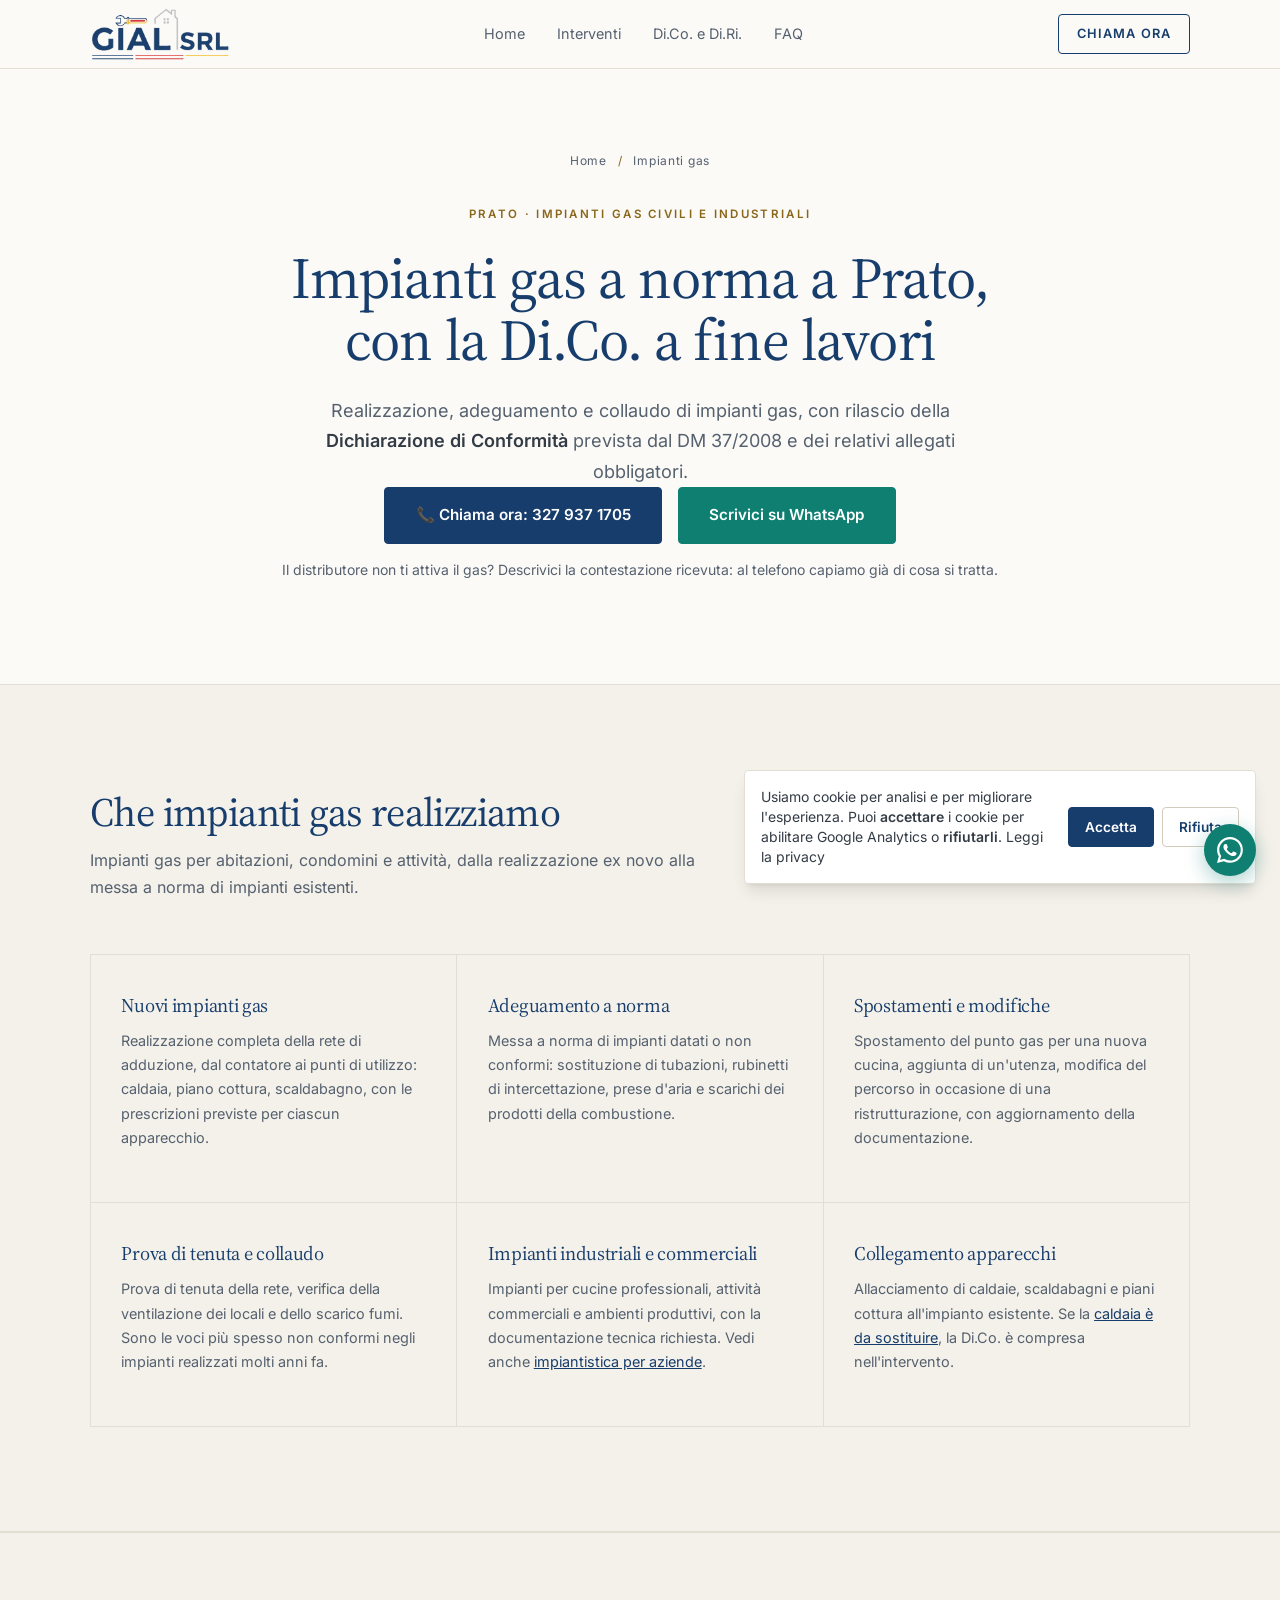
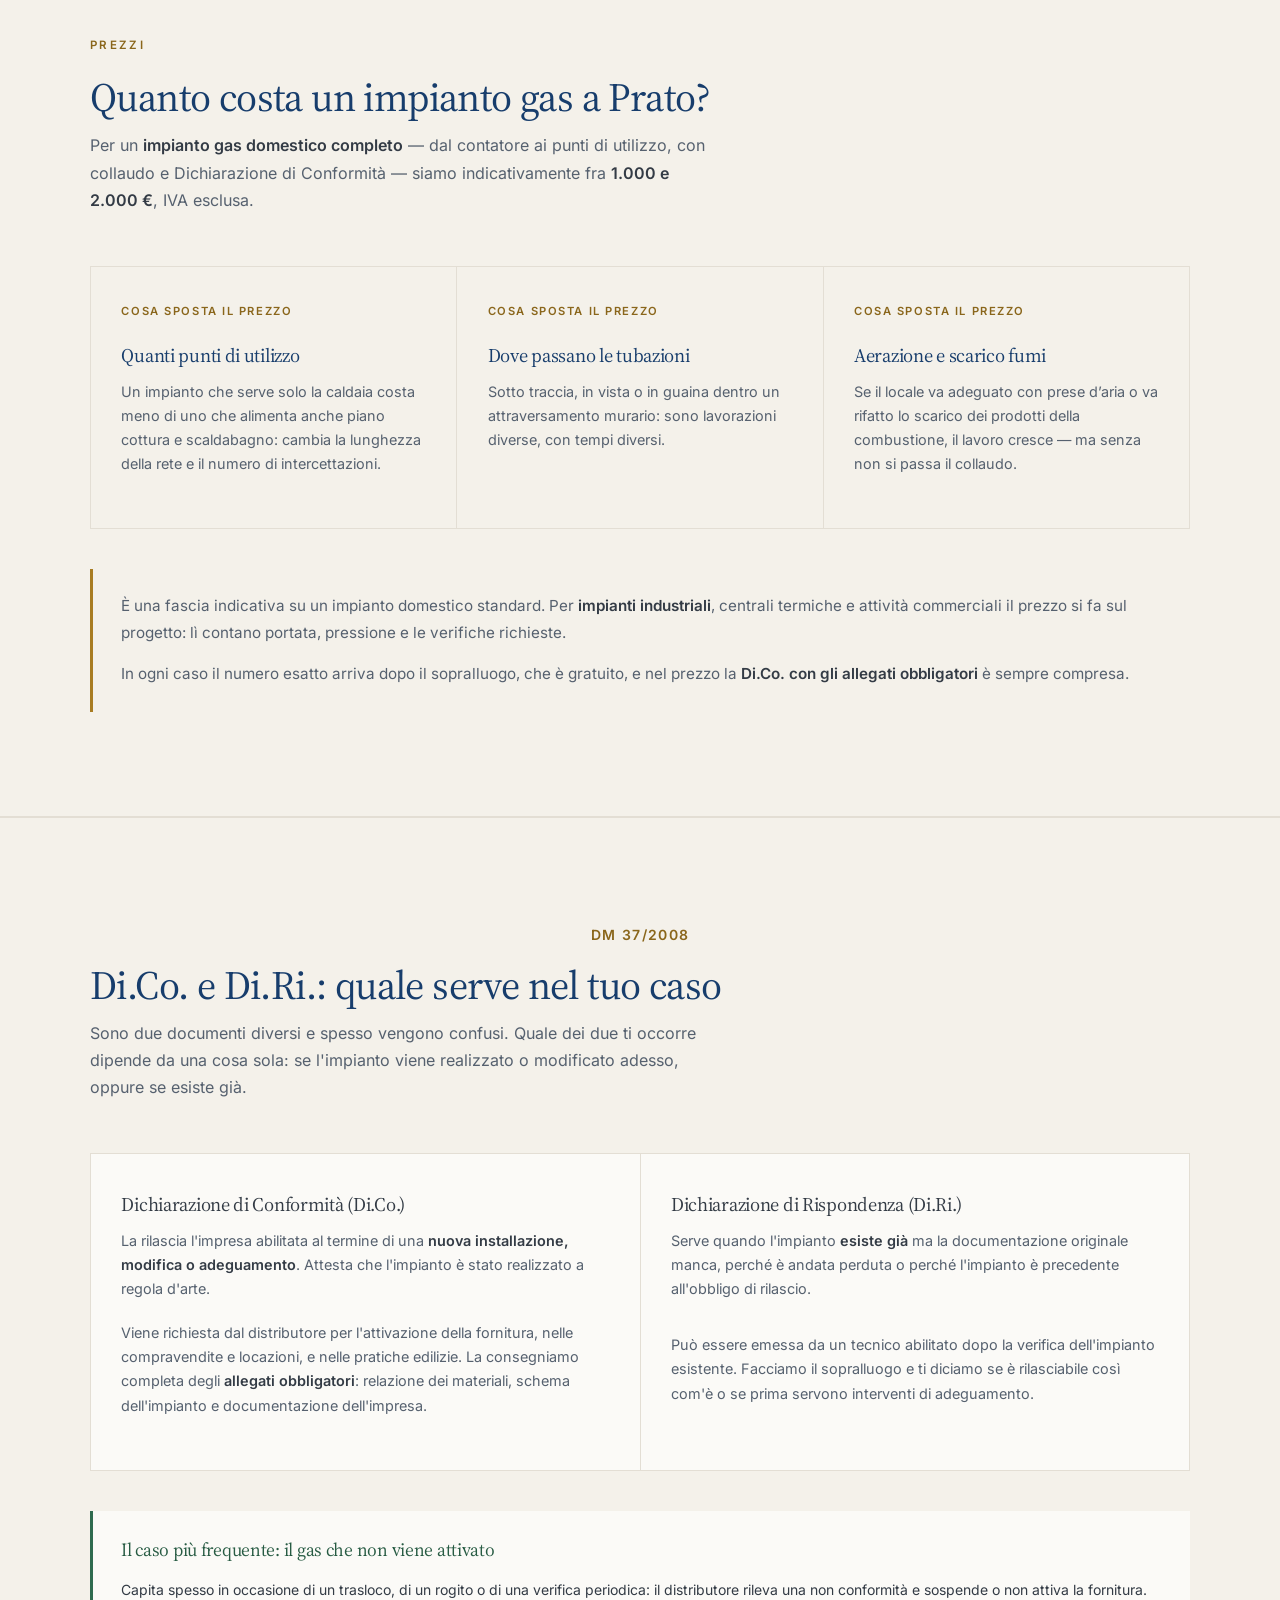
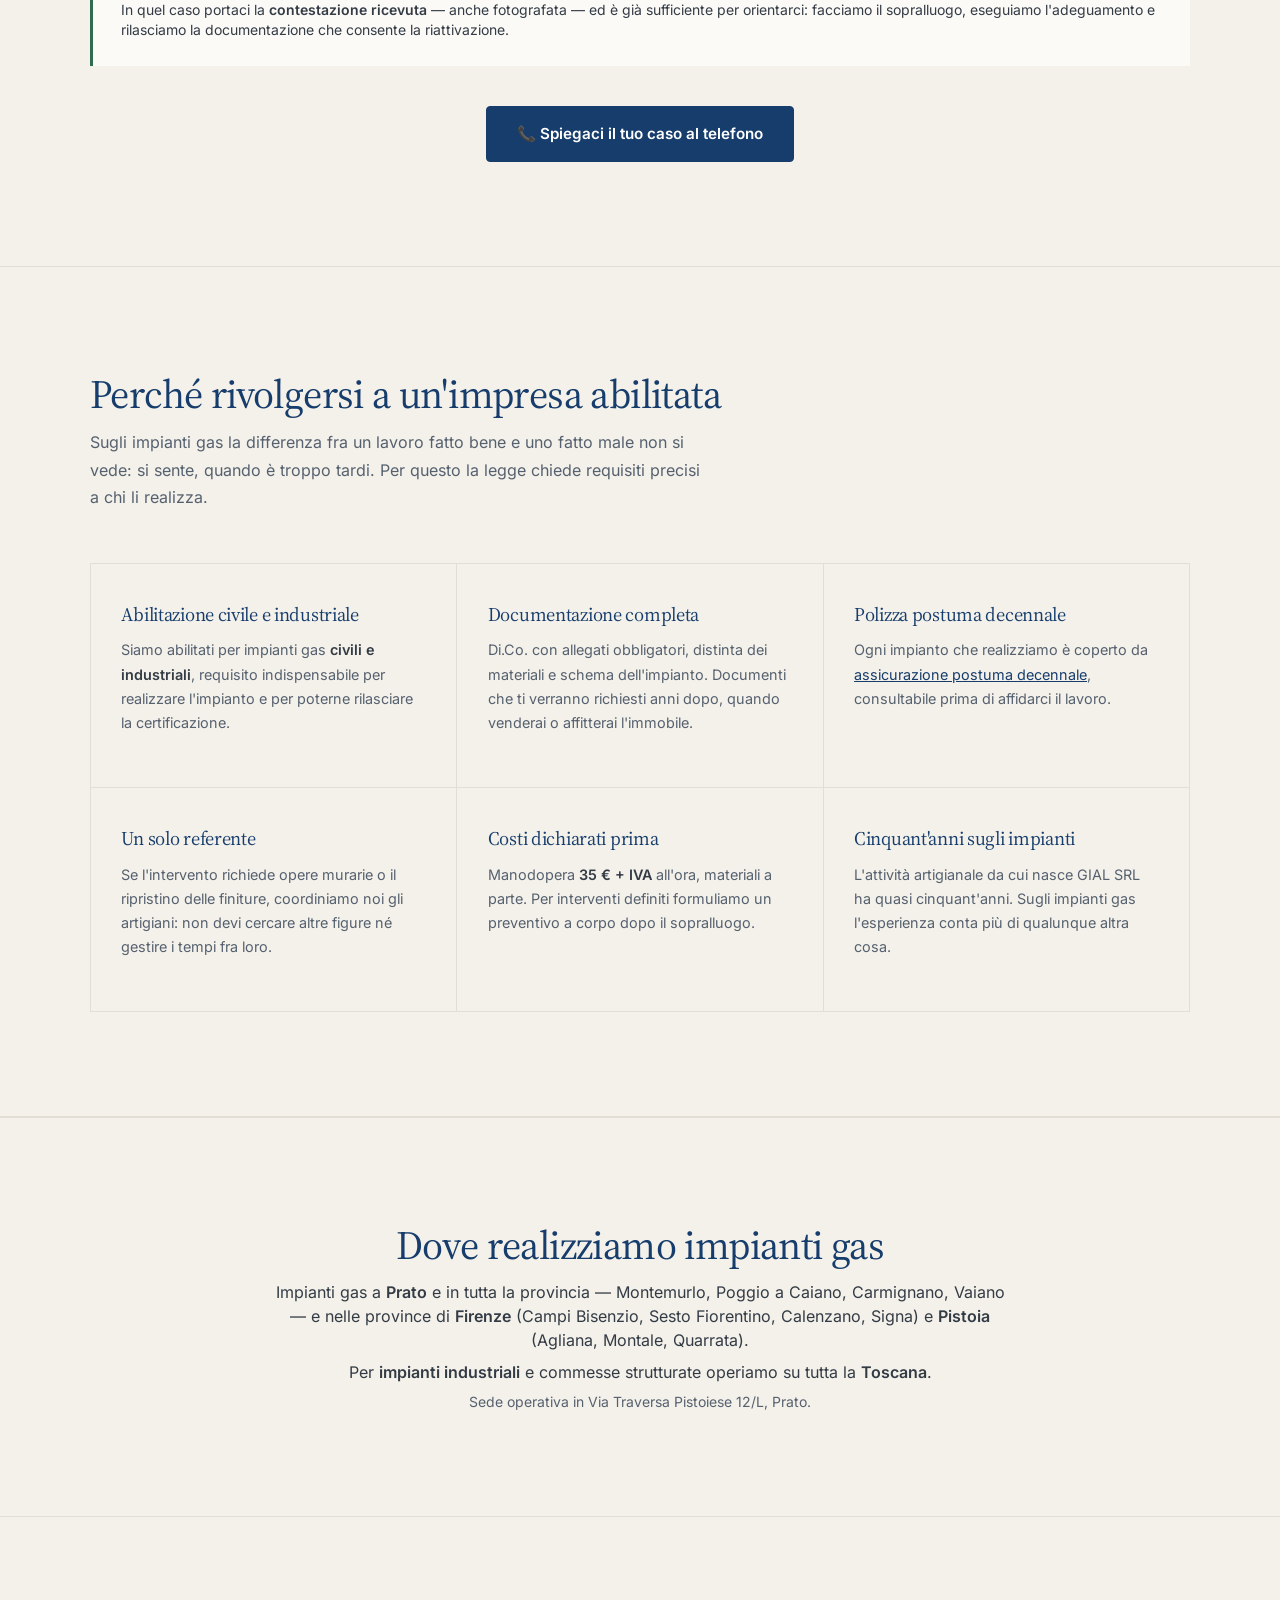
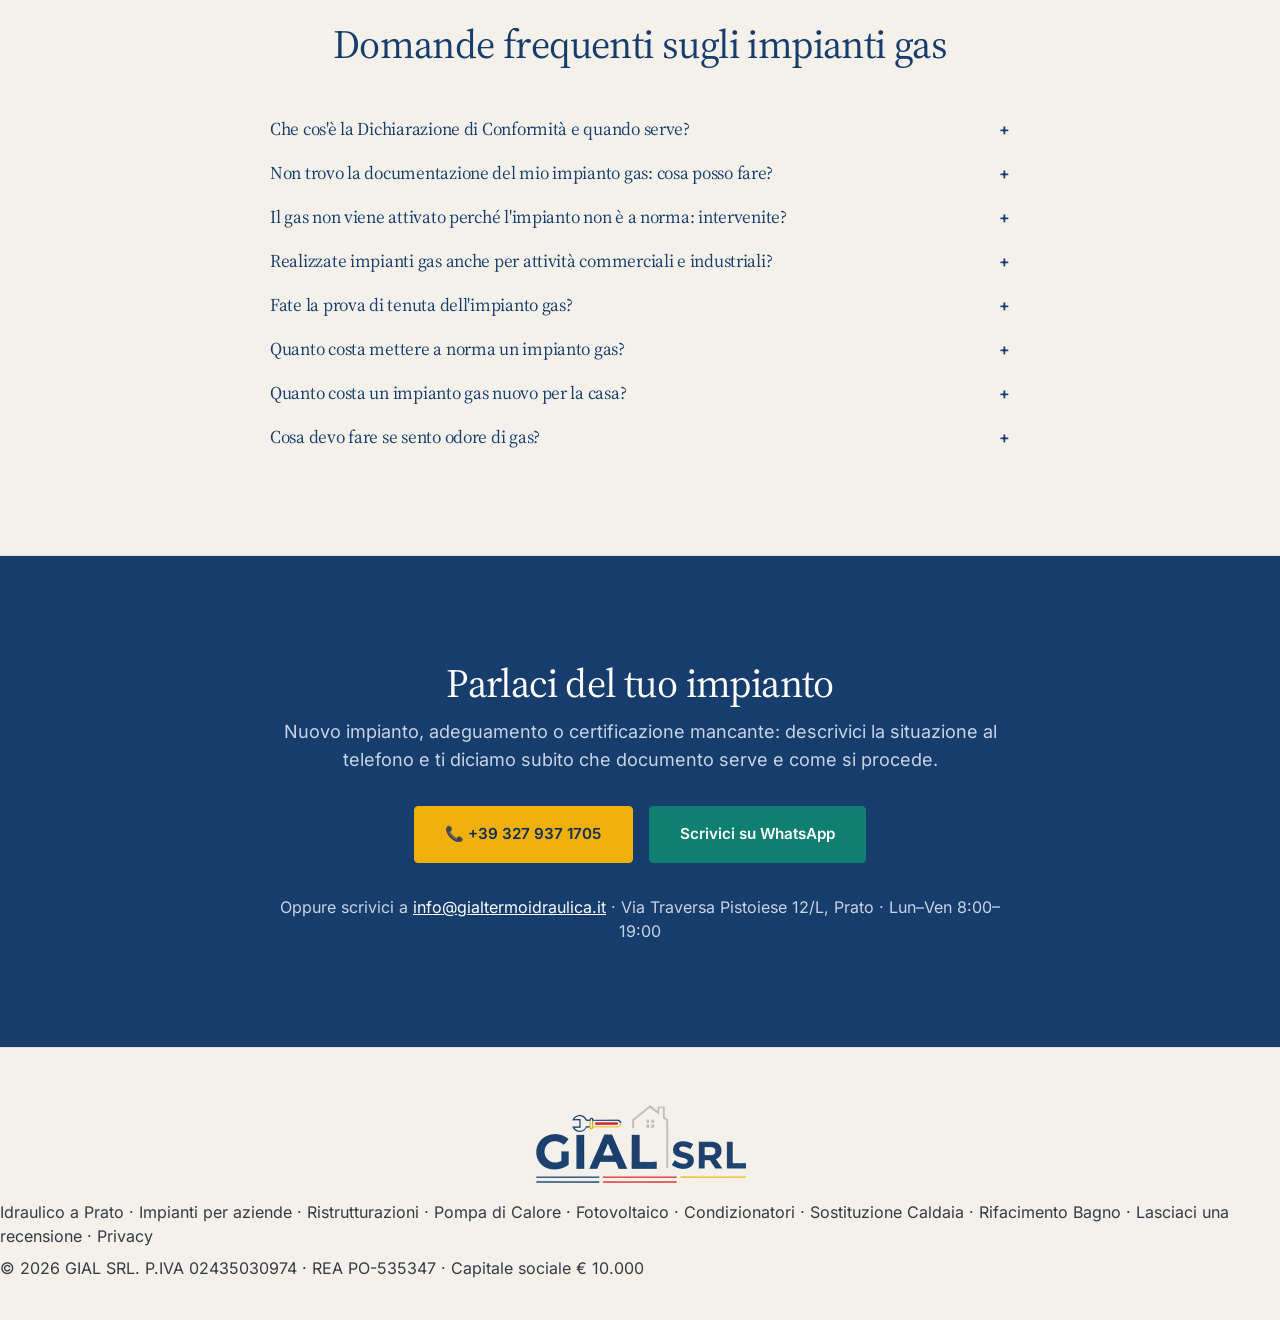
==== commit 1c7e33fb: "SEO "Idraulico a Prato" e recensione condizionatori in home - Home: descrizione per Google che inizi" ====
--- a/impianti-gas-prato/index.html
+++ b/impianti-gas-prato/index.html
@@ -272,7 +272,7 @@
                         <path stroke-linecap="round" stroke-linejoin="round" d="M6 18L18 6M6 6l12 12" />
                     </svg>
                 </button>
-            <a href="tel:+393279371705" onclick="if(window.gtag){ gtag('event','click_call',{'posizione':'nav_gas'}); }" class="g-nav-phone" aria-label="Chiama GIAL SRL">Chiama ora</a>
+            <a href="tel:+393279371705" onclick="if(window.gtag){ gtag('event','click_call',{'posizione':'nav_gas'}); }" class="g-nav-phone" aria-label="Chiama ora GIAL SRL">Chiama ora</a>
             </div>
         </div>
             <div id="mobileMenu" class="hidden md:hidden border-t border-gray-200 py-2" role="navigation" aria-label="Menu mobile">
@@ -561,12 +561,12 @@
                 <img src="/img/gial-logo-rettangolo-nosfondo.webp" width="527" height="197" alt="Logo GIAL Termoidraulica Prato" style="height:80px; width:auto;" class="mx-auto mb-2" loading="lazy">
             </a>
         </div>
-        <p class="mb-2"><a href="/" class="">Home</a> · <a href="/impianti-termoidraulici-aziende-prato/" class="">Impianti per aziende</a> · <a href="/ristrutturazioni-chiavi-in-mano-prato/" class="">Ristrutturazioni</a> · <a href="/pompa-di-calore-prato/" class="">Pompa di Calore</a> · <a href="/impianto-fotovoltaico-prato/" class="">Fotovoltaico</a> · <a href="/installazione-condizionatori-prato/" class="">Condizionatori</a> · <a href="/sostituzione-caldaia-prato/" class="">Sostituzione Caldaia</a> · <a href="/rifacimento-bagno-prato/" class="">Rifacimento Bagno</a> · <a href="https://g.page/r/CfC5505BMp8pEAE/review" target="_blank" rel="noopener" onclick="if(window.gtag){ gtag('event','click_lascia_recensione',{'posizione':'footer_impianti-gas-prato\index.html'}); }">Lasciaci una recensione</a> · <a href="/#privacy" class="">Privacy</a></p>
+        <p class="mb-2"><a href="/" class="">Idraulico a Prato</a> · <a href="/impianti-termoidraulici-aziende-prato/" class="">Impianti per aziende</a> · <a href="/ristrutturazioni-chiavi-in-mano-prato/" class="">Ristrutturazioni</a> · <a href="/pompa-di-calore-prato/" class="">Pompa di Calore</a> · <a href="/impianto-fotovoltaico-prato/" class="">Fotovoltaico</a> · <a href="/installazione-condizionatori-prato/" class="">Condizionatori</a> · <a href="/sostituzione-caldaia-prato/" class="">Sostituzione Caldaia</a> · <a href="/rifacimento-bagno-prato/" class="">Rifacimento Bagno</a> · <a href="https://g.page/r/CfC5505BMp8pEAE/review" target="_blank" rel="noopener" onclick="if(window.gtag){ gtag('event','click_lascia_recensione',{'posizione':'footer_impianti-gas-prato\index.html'}); }">Lasciaci una recensione</a> · <a href="/#privacy" class="">Privacy</a></p>
         &copy; 2026 GIAL SRL. P.IVA 02435030974 · REA PO-535347 · Capitale sociale € 10.000
     </footer>
 
     <div class="call-bar flex" style="background:#fff;border-top:1px solid var(--g-line);box-shadow:0 -4px 16px rgba(23,61,108,.1)">
-        <a href="tel:+393279371705" onclick="if(window.gtag){ gtag('event','click_call',{'posizione':'barra_fissa_mobile_gas'}); }" class="flex-1 text-white py-3 font-semibold text-center" style="background:var(--g-navy)" aria-label="Chiama GIAL SRL">Chiama ora</a>
+        <a href="tel:+393279371705" onclick="if(window.gtag){ gtag('event','click_call',{'posizione':'barra_fissa_mobile_gas'}); }" class="flex-1 text-white py-3 font-semibold text-center" style="background:var(--g-navy)" aria-label="Chiama ora GIAL SRL">Chiama ora</a>
         <a href="https://wa.me/393279371705" target="_blank" rel="noopener" onclick="if(window.gtag){ gtag('event','click_whatsapp',{'posizione':'barra_fissa_mobile_gas'}); }" class="flex-1 text-white py-3 font-semibold text-center" style="background:#0F7F72" aria-label="Scrivici su WhatsApp">WhatsApp</a>
     </div>
 
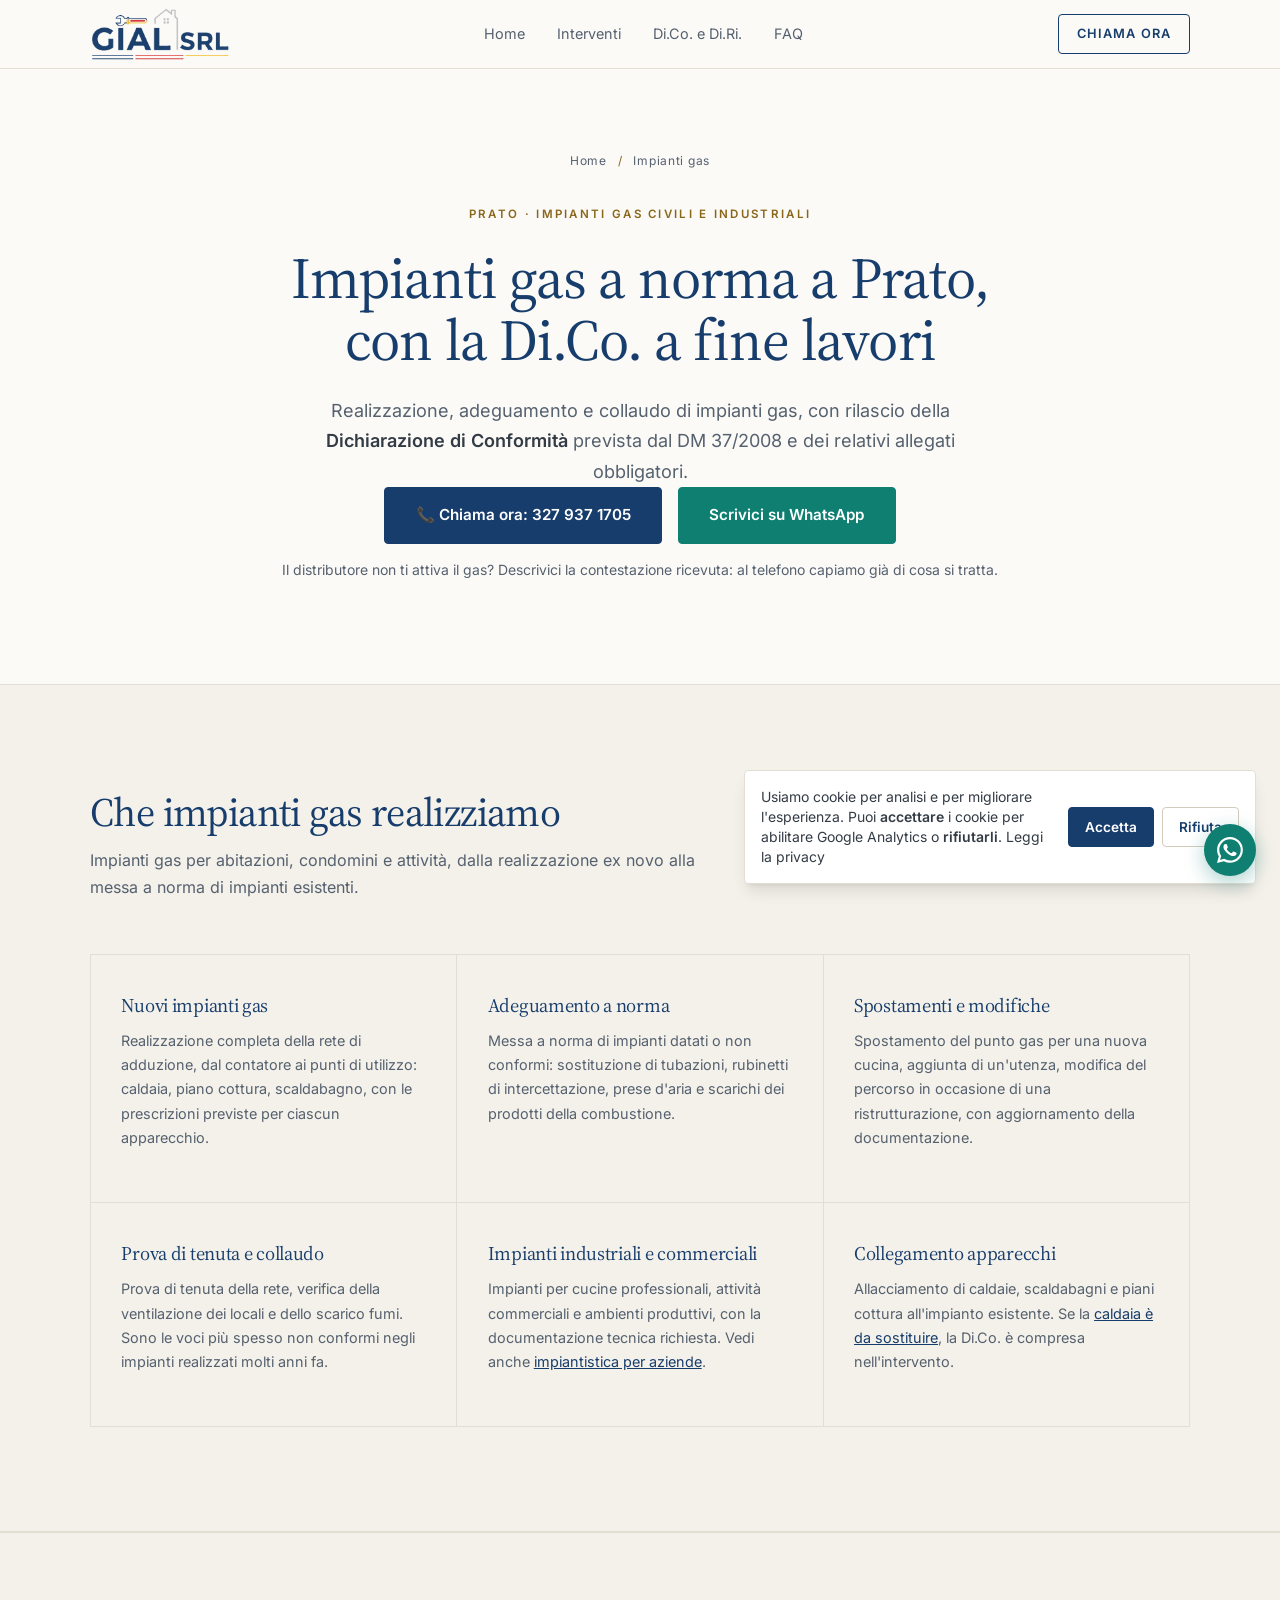
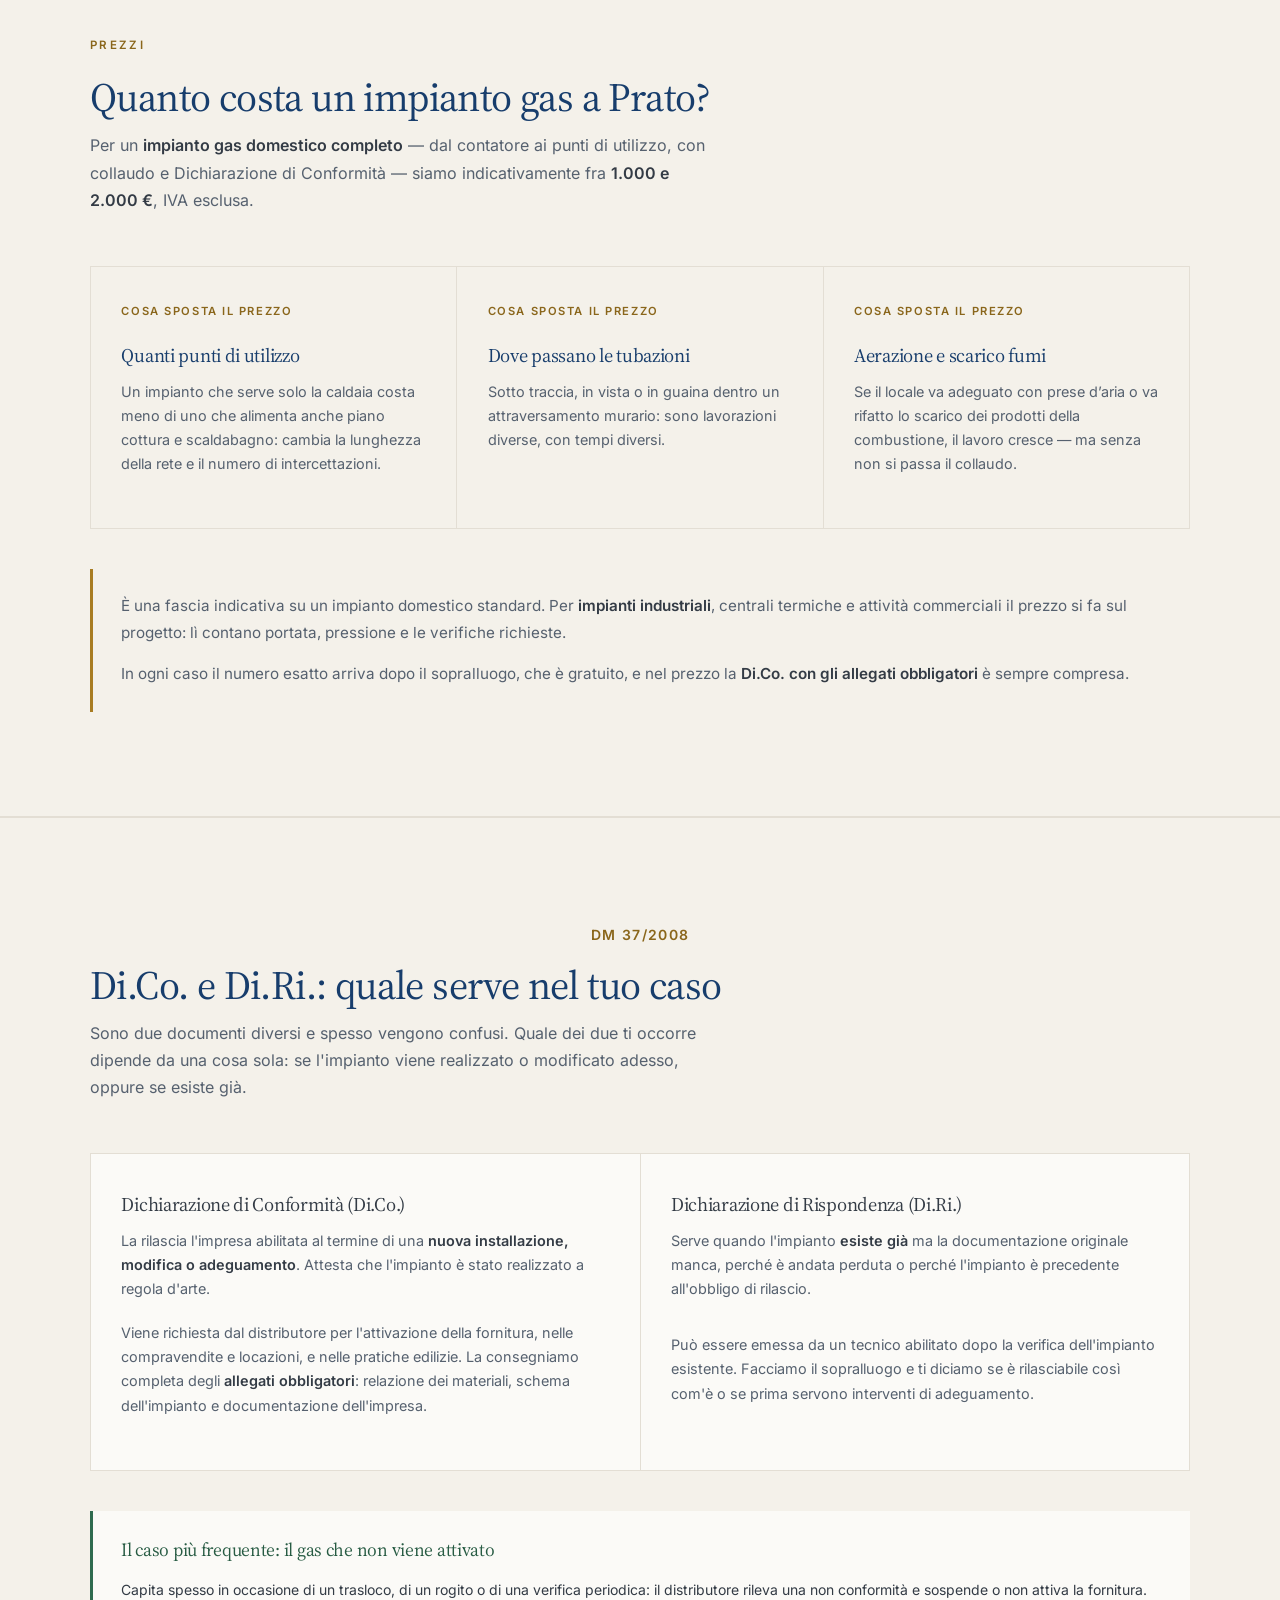
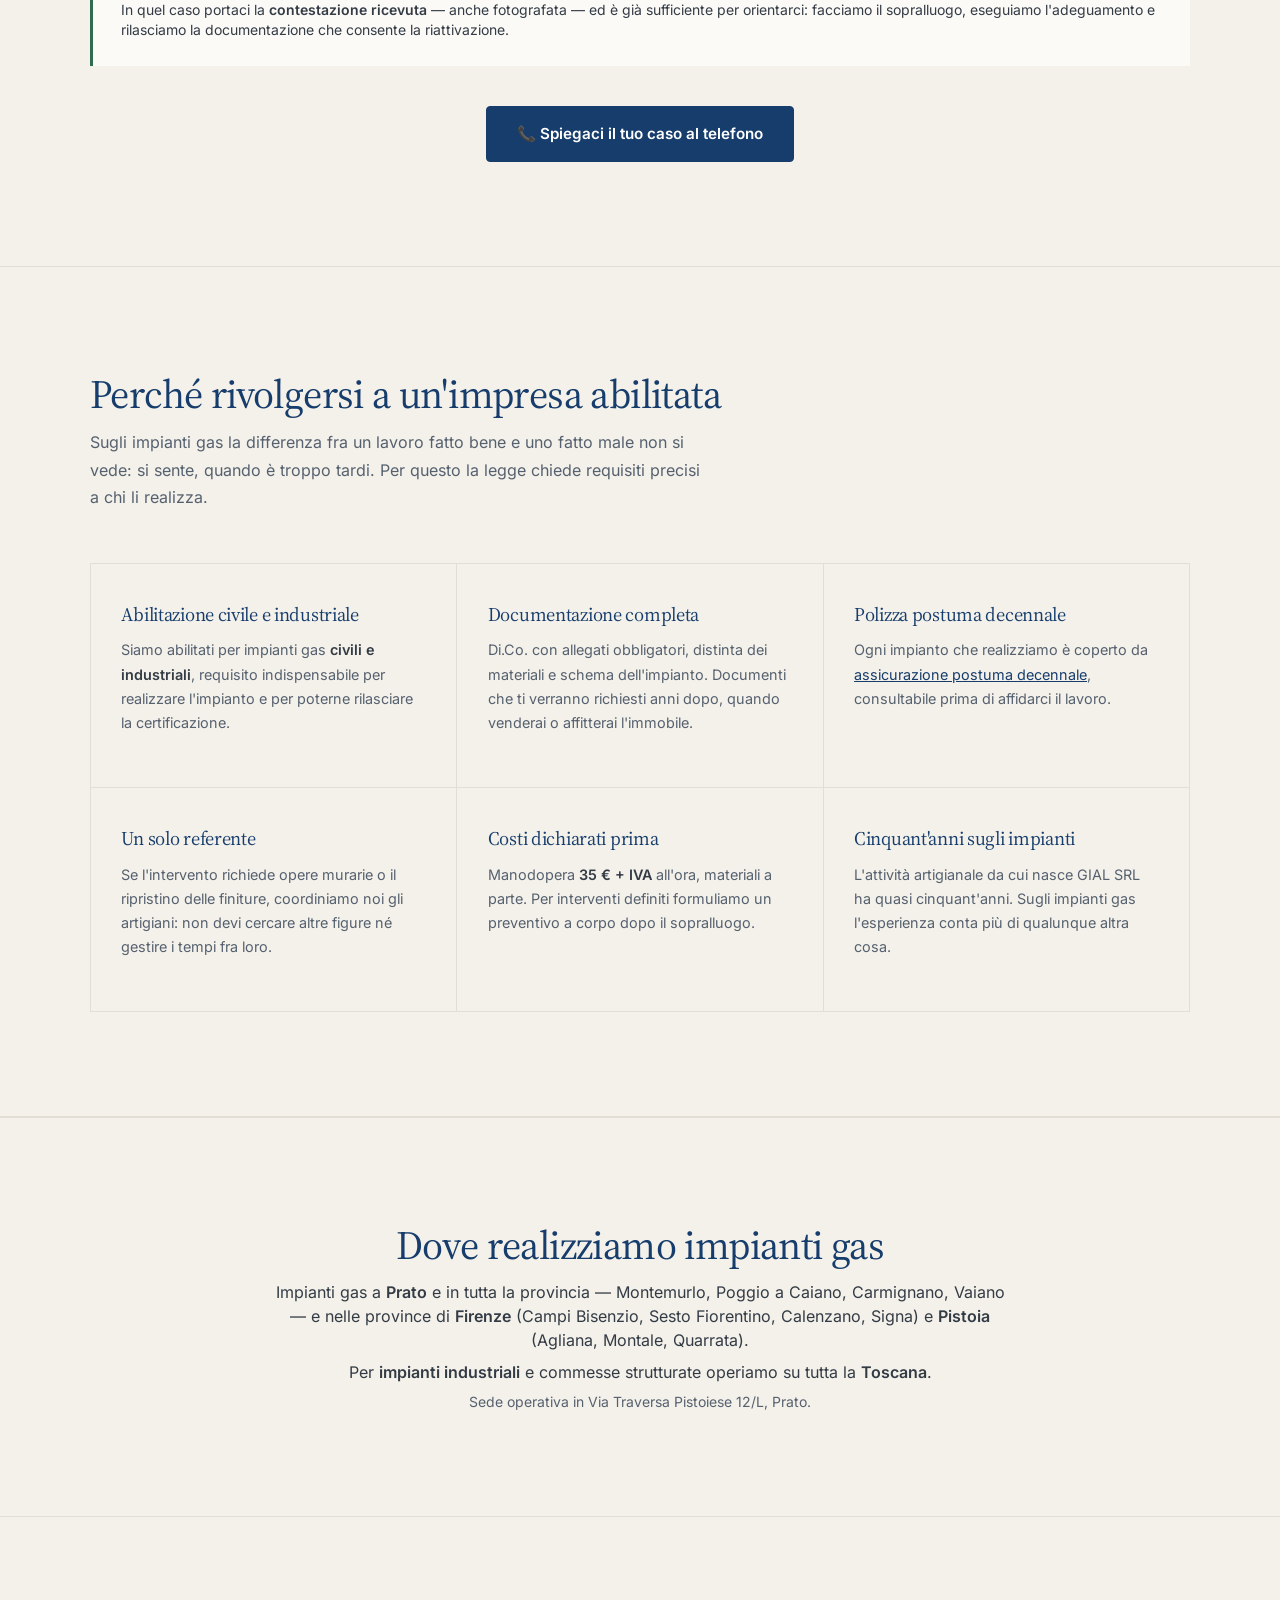
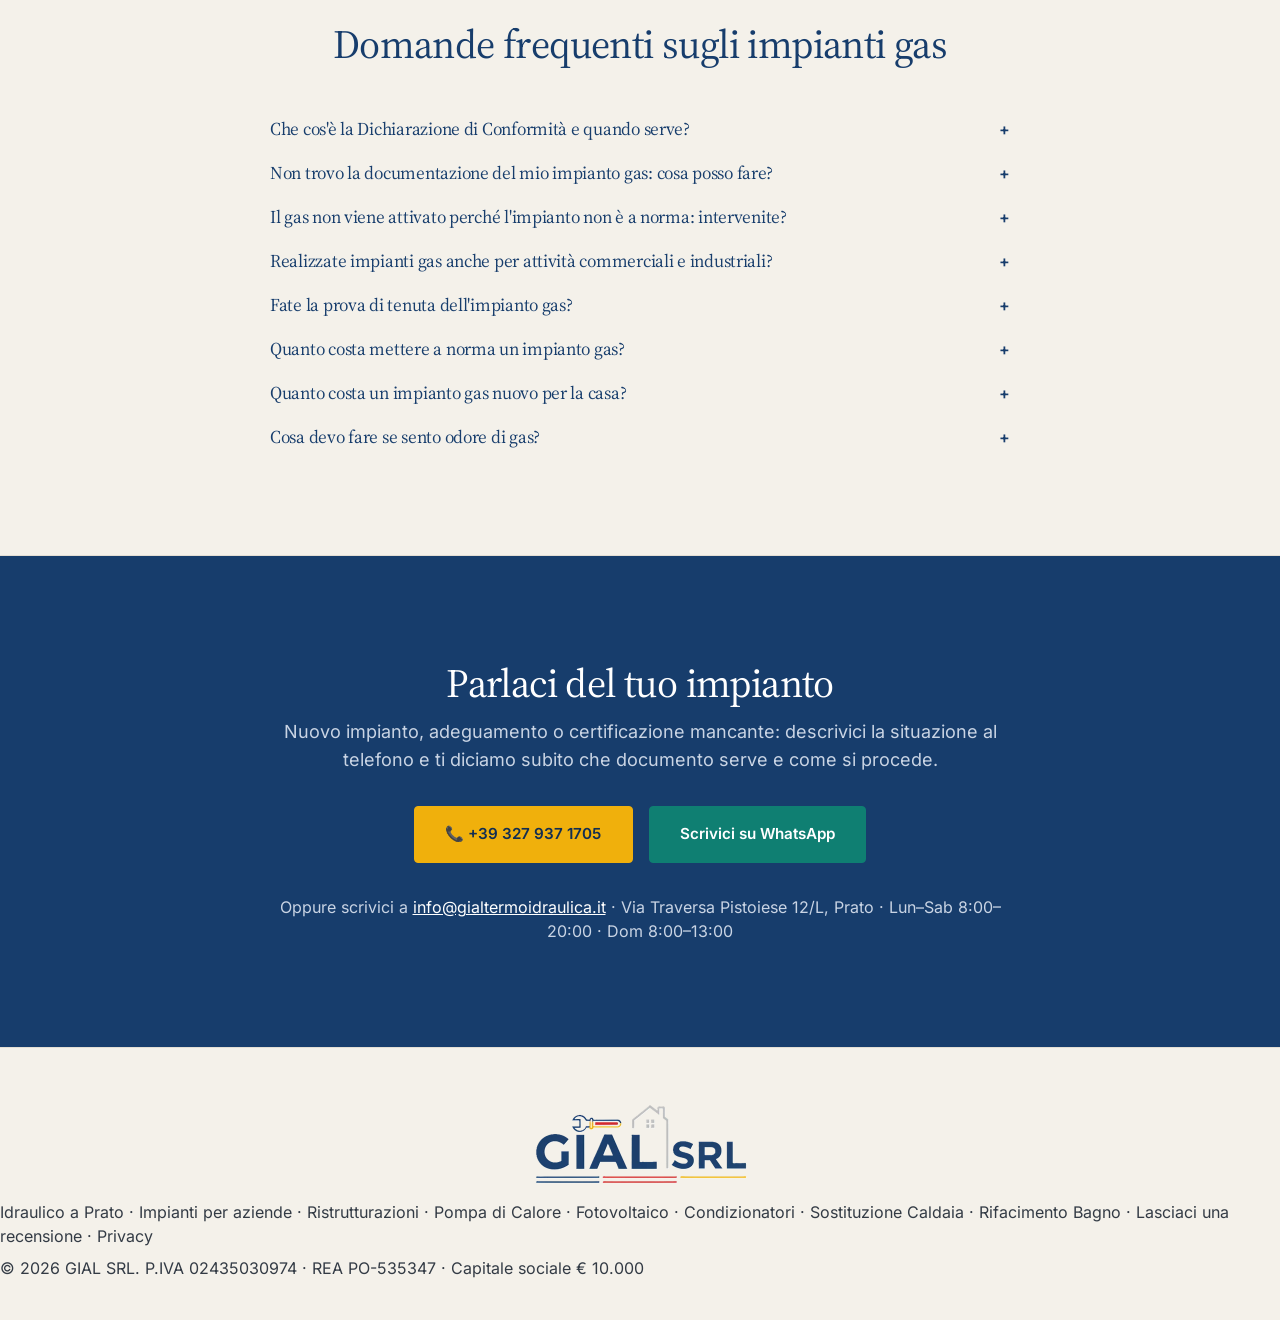
==== commit 51119291: "Orari: lunedì-sabato 8-20, domenica 8-13 su tutto il sito Allineati alla scheda Google: testo dei co" ====
--- a/impianti-gas-prato/index.html
+++ b/impianti-gas-prato/index.html
@@ -549,7 +549,7 @@
                 <a href="tel:+393279371705" onclick="if(window.gtag){ gtag('event','click_call',{'posizione':'cta_finale_gas'}); }" class="g-btn g-btn-gold">📞 +39 327 937 1705</a>
                 <a href="https://wa.me/393279371705" target="_blank" rel="noopener" onclick="if(window.gtag){ gtag('event','click_whatsapp',{'posizione':'cta_finale_gas'}); }" class="g-btn" style="background:#0F7F72;color:#fff;border:1px solid #0F7F72">Scrivici su WhatsApp</a>
             </div>
-            <p class="text-blue-100">Oppure scrivici a <a href="mailto:info@gialtermoidraulica.it" class="underline text-white">info@gialtermoidraulica.it</a> · Via Traversa Pistoiese 12/L, Prato · Lun–Ven 8:00–19:00</p>
+            <p class="text-blue-100">Oppure scrivici a <a href="mailto:info@gialtermoidraulica.it" class="underline text-white">info@gialtermoidraulica.it</a> · Via Traversa Pistoiese 12/L, Prato · Lun–Sab 8:00–20:00 · Dom 8:00–13:00</p>
         </div>
     </section>
 
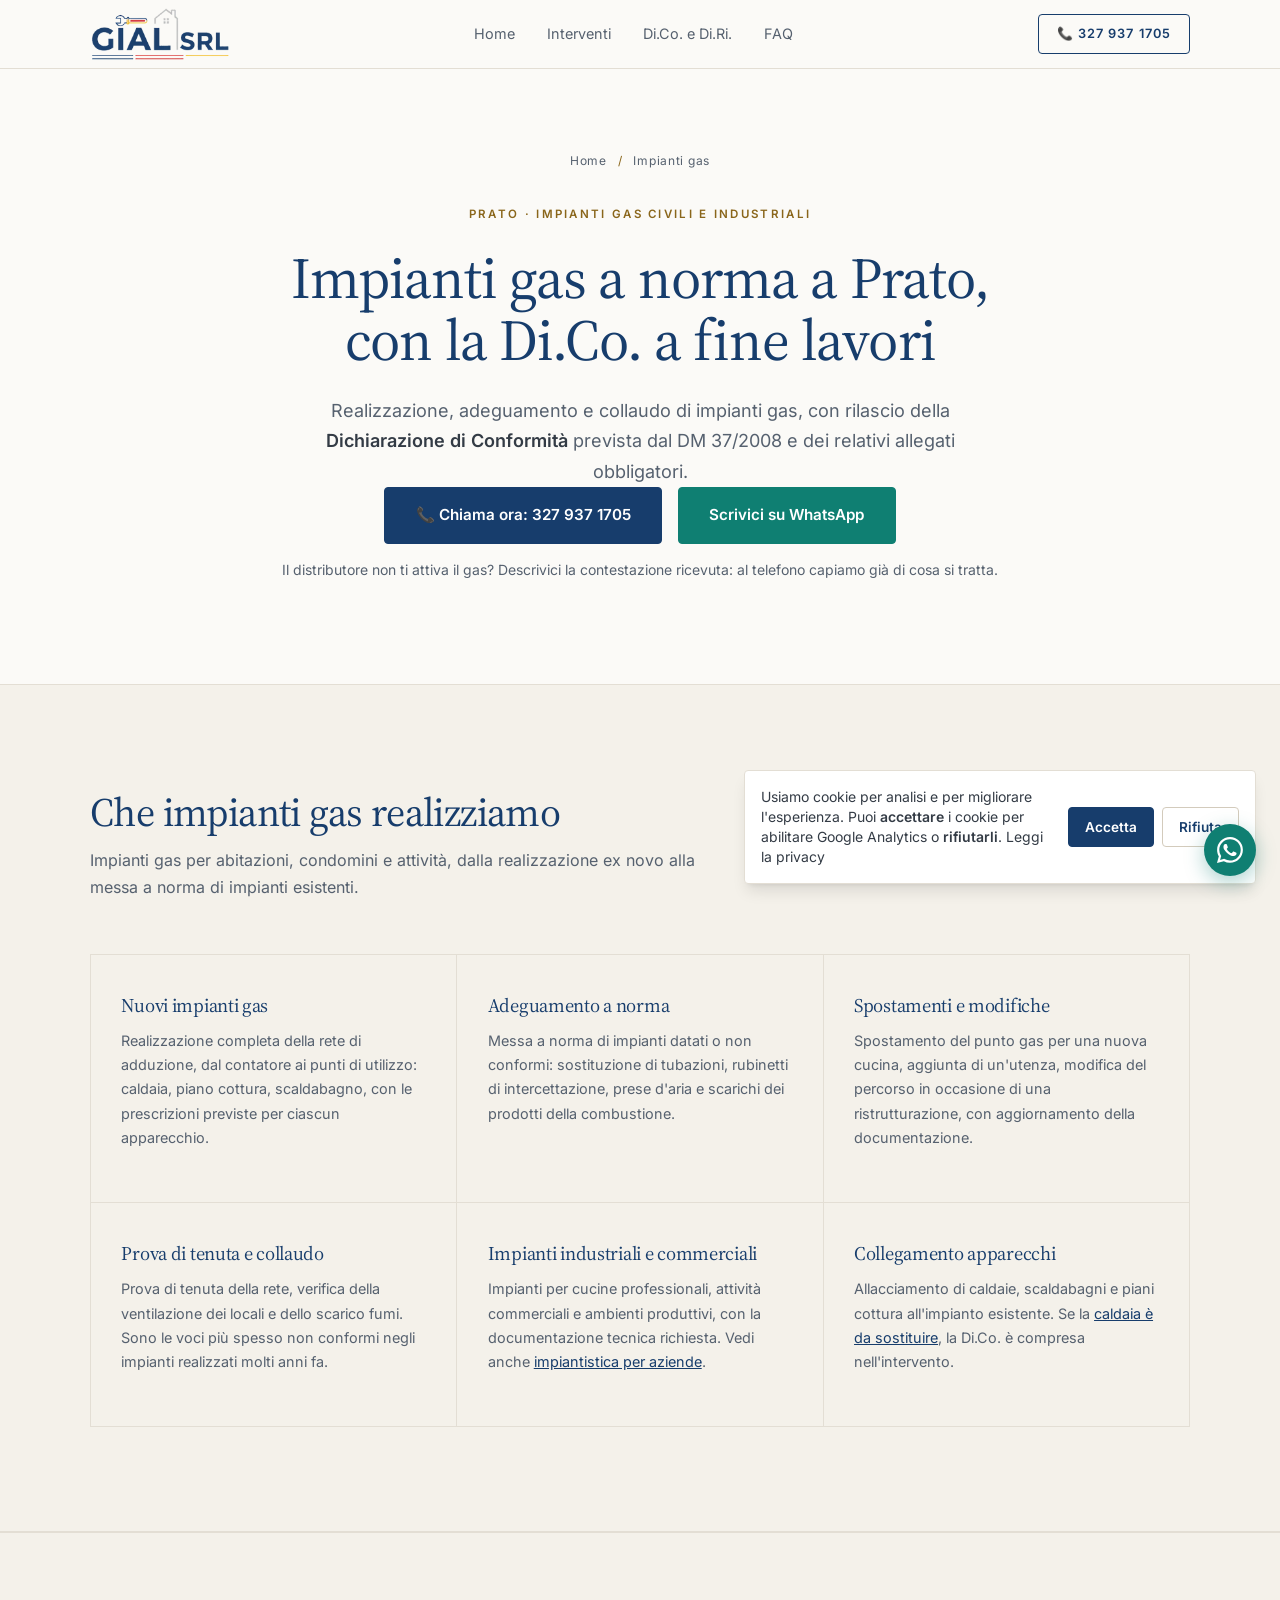
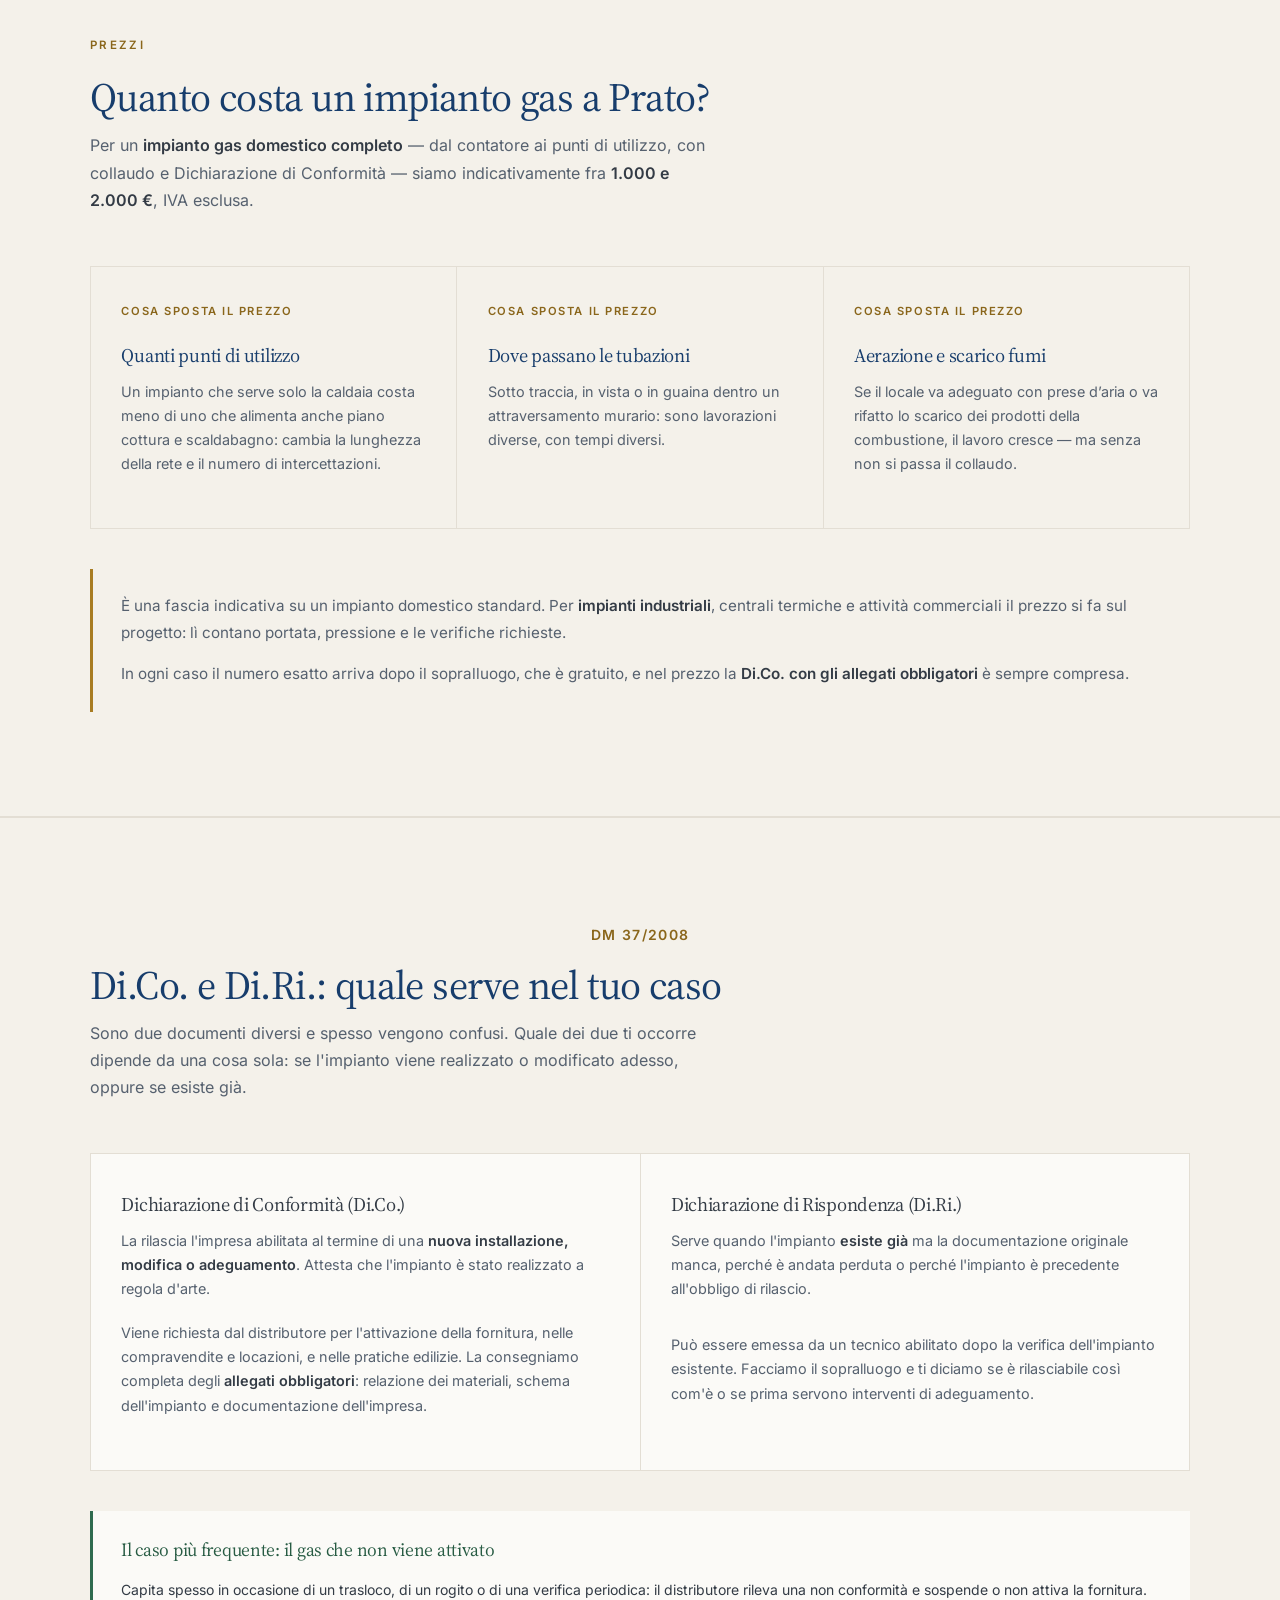
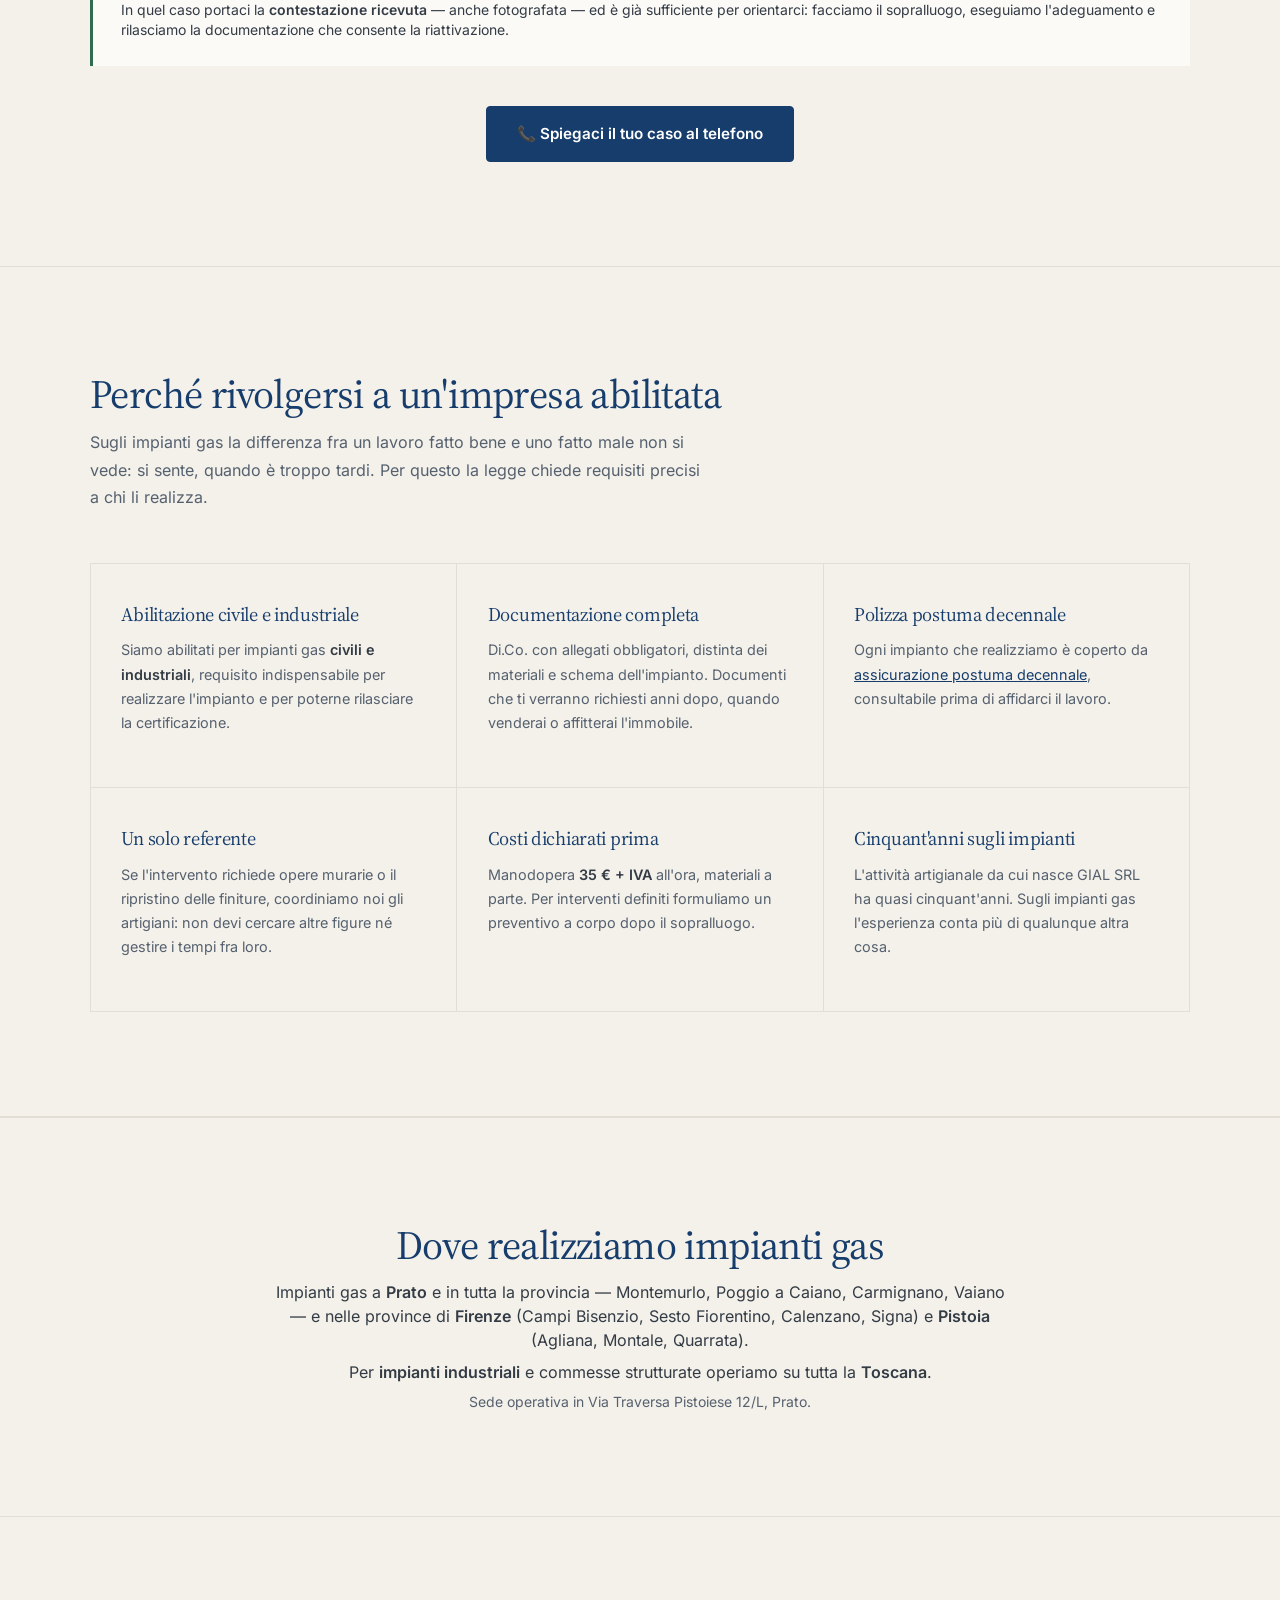
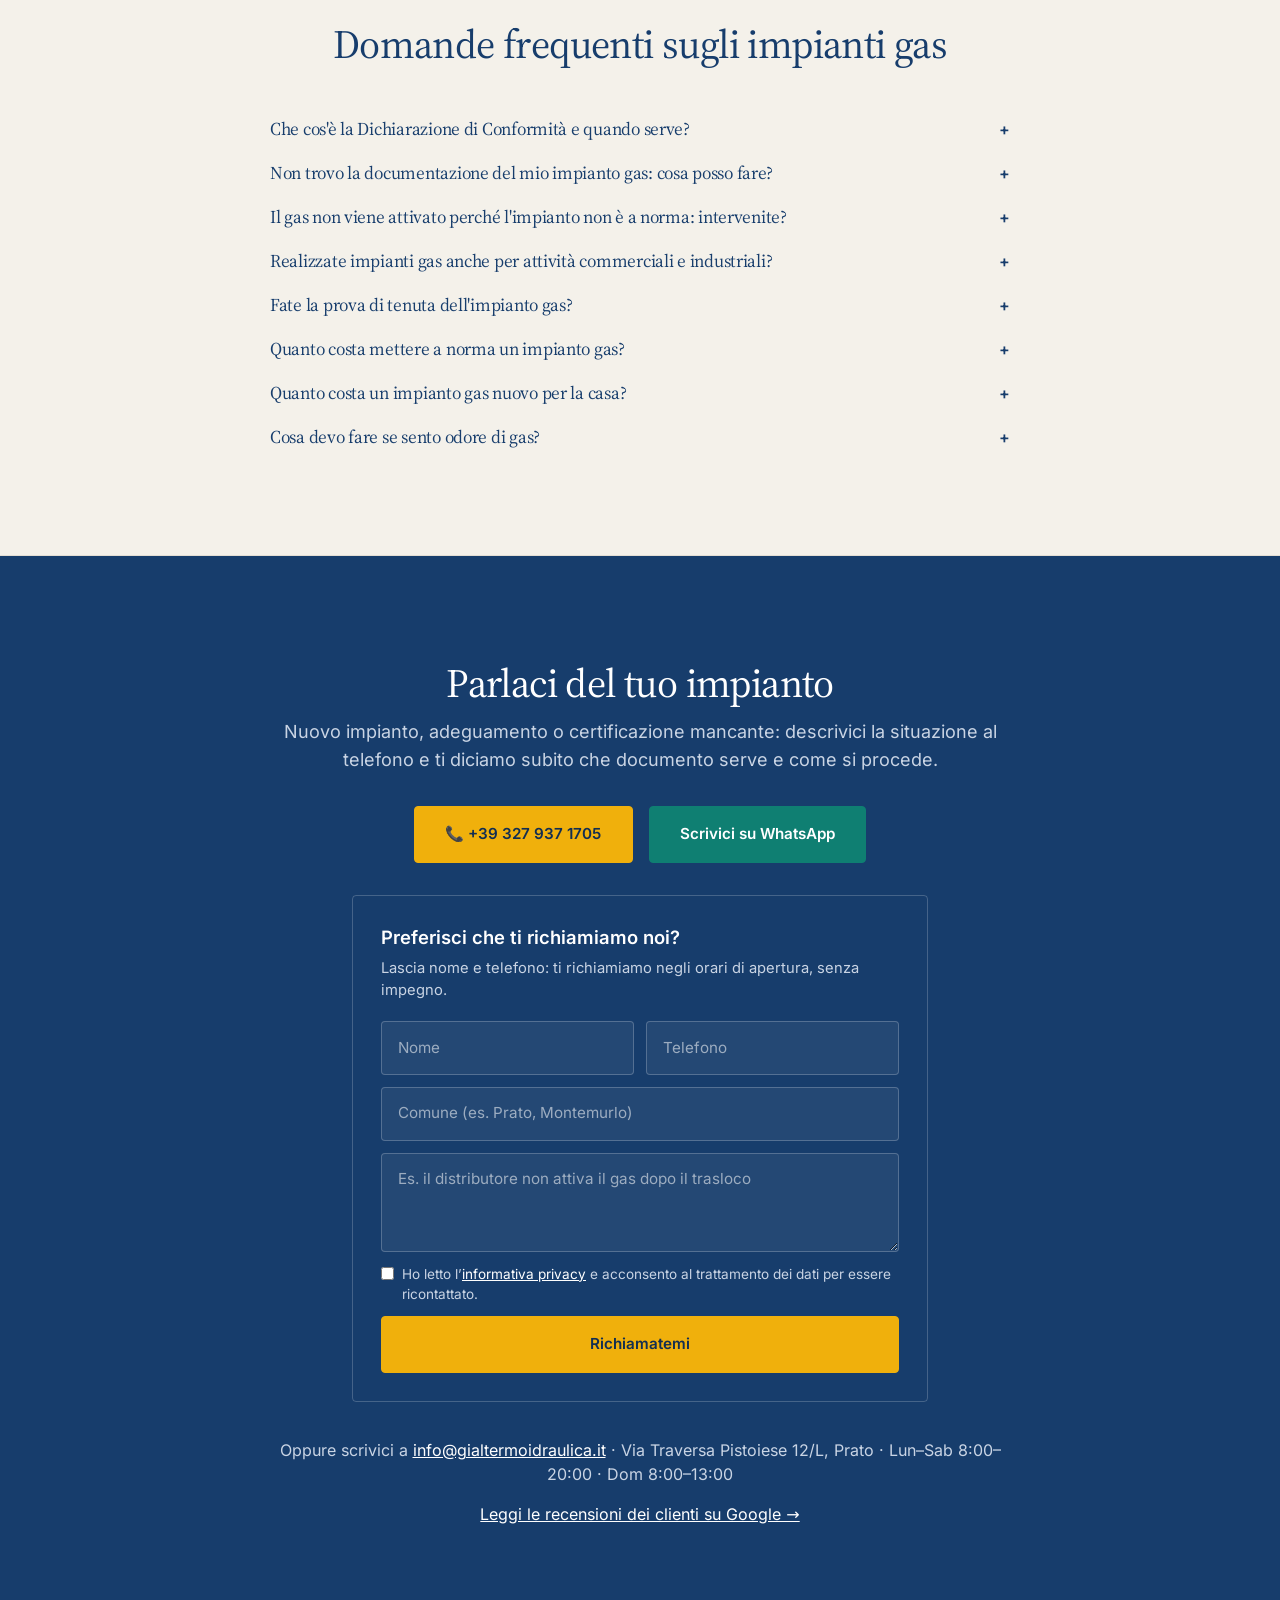
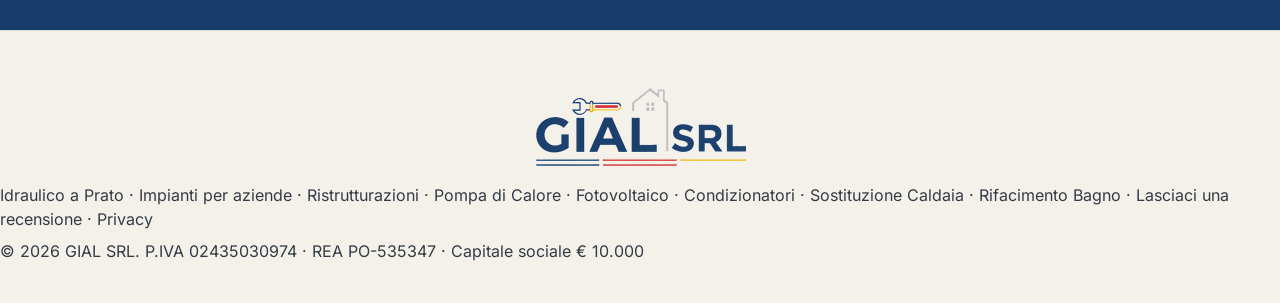
==== commit 67caa0a3: "Più contatti: modulo su ogni pagina servizio, pagina di ringraziamento e tracciamento reale - Modulo" ====
--- a/impianti-gas-prato/index.html
+++ b/impianti-gas-prato/index.html
@@ -206,6 +206,15 @@
     <!-- Cookie consent: carica gtag solo dopo consenso (stessa logica della home) -->
     <script>
         (function(){
+                // Consent Mode v2: Analytics parte sempre, ma senza cookie finché il visitatore non accetta
+                window.dataLayer = window.dataLayer || [];
+                function gtag(){dataLayer.push(arguments);} window.gtag = gtag;
+                var _gc = (document.cookie.match(/(?:^|; )gial_cookie_consent=([^;]*)/) || [])[1];
+                gtag('consent', 'default', {'analytics_storage': _gc === 'granted' ? 'granted' : 'denied', 'ad_storage': 'denied', 'ad_user_data': 'denied', 'ad_personalization': 'denied'});
+                gtag('js', new Date()); gtag('config', 'G-4QWQKJ6TL6');
+                var _gs = document.createElement('script'); _gs.async = true; _gs.src = 'https://www.googletagmanager.com/gtag/js?id=G-4QWQKJ6TL6'; document.head.appendChild(_gs);
+                if (_gc === 'granted') window.gtagLoaded = true;
+            
             function setCookie(name,value,days){
                 var d=new Date();
                 d.setTime(d.getTime()+days*24*60*60*1000);
@@ -215,12 +224,7 @@
                 document.cookie = s;
             }
             function getCookie(name){var m=document.cookie.split('; ').find(row=>row.startsWith(name+'=')); return m?m.split('=')[1]:null;}
-            function loadGtag(){ if(window.gtagLoaded) return; window.gtagLoaded = true;
-                var s = document.createElement('script'); s.async=true; s.src='https://www.googletagmanager.com/gtag/js?id=G-4QWQKJ6TL6'; document.head.appendChild(s);
-                window.dataLayer = window.dataLayer || [];
-                function gtag(){dataLayer.push(arguments);} window.gtag = gtag;
-                gtag('js', new Date()); gtag('config', 'G-4QWQKJ6TL6');
-            }
+            function loadGtag(){ if(window.gtagLoaded) return; window.gtagLoaded = true; window.gtag('consent', 'update', {'analytics_storage': 'granted'}); }
             window.GIALCookieConsent = {
                 accept: function(){ setCookie('gial_cookie_consent','granted',365); loadGtag(); var b=document.getElementById('cookie-banner'); if(b) b.classList.add('hidden');},
                 decline: function(){ setCookie('gial_cookie_consent','denied',365); var b=document.getElementById('cookie-banner'); if(b) b.classList.add('hidden');}
@@ -272,7 +276,7 @@
                         <path stroke-linecap="round" stroke-linejoin="round" d="M6 18L18 6M6 6l12 12" />
                     </svg>
                 </button>
-            <a href="tel:+393279371705" onclick="if(window.gtag){ gtag('event','click_call',{'posizione':'nav_gas'}); }" class="g-nav-phone" aria-label="Chiama ora GIAL SRL">Chiama ora</a>
+            <a href="tel:+393279371705" onclick="if(window.gtag){ gtag('event','click_call',{'posizione':'nav_gas'}); }" class="g-nav-phone" aria-label="Chiama ora GIAL SRL"><span class="g-nav-txt">Chiama ora</span><span class="g-nav-num">📞 327 937 1705</span></a>
             </div>
         </div>
             <div id="mobileMenu" class="hidden md:hidden border-t border-gray-200 py-2" role="navigation" aria-label="Menu mobile">
@@ -334,7 +338,7 @@
             <p class="g-lead">Realizzazione, adeguamento e collaudo di impianti gas, con rilascio della <strong>Dichiarazione di Conformità</strong> prevista dal DM 37/2008 e dei relativi allegati obbligatori.</p>
             <div class="flex flex-col sm:flex-row gap-4 justify-center mb-4">
                 <a href="tel:+393279371705" onclick="if(window.gtag){ gtag('event','click_call',{'posizione':'hero_gas'}); }" class="g-btn g-btn-primary">📞 Chiama ora: 327 937 1705</a>
-                <a href="https://wa.me/393279371705" target="_blank" rel="noopener" onclick="if(window.gtag){ gtag('event','click_whatsapp',{'posizione':'hero_gas'}); }" class="g-btn" style="background:#0F7F72;color:#fff;border:1px solid #0F7F72">Scrivici su WhatsApp</a>
+                <a href="https://wa.me/393279371705?text=Ciao%2C%20vi%20scrivo%20dal%20sito%20per%3A%20Impianto%20gas." target="_blank" rel="noopener" onclick="if(window.gtag){ gtag('event','click_whatsapp',{'posizione':'hero_gas'}); }" class="g-btn" style="background:#0F7F72;color:#fff;border:1px solid #0F7F72">Scrivici su WhatsApp</a>
             </div>
             <p class="text-sm text-gray-500">Il distributore non ti attiva il gas? Descrivici la contestazione ricevuta: al telefono capiamo già di cosa si tratta.</p>
         </div>
@@ -547,9 +551,36 @@
             <p class="mb-8 text-lg text-blue-100">Nuovo impianto, adeguamento o certificazione mancante: descrivici la situazione al telefono e ti diciamo subito che documento serve e come si procede.</p>
             <div class="flex flex-col sm:flex-row gap-4 justify-center mb-8">
                 <a href="tel:+393279371705" onclick="if(window.gtag){ gtag('event','click_call',{'posizione':'cta_finale_gas'}); }" class="g-btn g-btn-gold">📞 +39 327 937 1705</a>
-                <a href="https://wa.me/393279371705" target="_blank" rel="noopener" onclick="if(window.gtag){ gtag('event','click_whatsapp',{'posizione':'cta_finale_gas'}); }" class="g-btn" style="background:#0F7F72;color:#fff;border:1px solid #0F7F72">Scrivici su WhatsApp</a>
+                <a href="https://wa.me/393279371705?text=Ciao%2C%20vi%20scrivo%20dal%20sito%20per%3A%20Impianto%20gas." target="_blank" rel="noopener" onclick="if(window.gtag){ gtag('event','click_whatsapp',{'posizione':'cta_finale_gas'}); }" class="g-btn" style="background:#0F7F72;color:#fff;border:1px solid #0F7F72">Scrivici su WhatsApp</a>
+            </div>
+            <div class="g-lead-box">
+                <p class="g-lead-title">Preferisci che ti richiamiamo noi?</p>
+                <p class="g-lead-sub">Lascia nome e telefono: ti richiamiamo negli orari di apertura, senza impegno.</p>
+                <form class="g-lead-form" action="https://formspree.io/f/mvzgnwnp" method="POST" data-gial-lead="form_gas">
+                    <input type="hidden" name="servizio" value="Impianto gas">
+                    <input type="hidden" name="pagina" value="gas">
+                    <input type="hidden" name="_subject" value="[Sito] Richiesta Impianto gas">
+                    <div class="g-hp" aria-hidden="true"><label>Lascia vuoto <input type="text" name="_gotcha" tabindex="-1" autocomplete="off"></label></div>
+                    <div class="g-lead-row">
+                        <label class="sr-only" for="lead-nome-gas">Nome</label>
+                        <input id="lead-nome-gas" class="g-field" type="text" name="nome" placeholder="Nome" autocomplete="name" required>
+                        <label class="sr-only" for="lead-tel-gas">Telefono</label>
+                        <input id="lead-tel-gas" class="g-field" type="tel" name="telefono" placeholder="Telefono" inputmode="tel" autocomplete="tel" required>
+                    </div>
+                    <label class="sr-only" for="lead-comune-gas">Comune</label>
+                    <input id="lead-comune-gas" class="g-field" type="text" name="comune" placeholder="Comune (es. Prato, Montemurlo)" autocomplete="address-level2">
+                    <label class="sr-only" for="lead-msg-gas">Due righe sul lavoro</label>
+                    <textarea id="lead-msg-gas" class="g-field" name="messaggio" rows="3" placeholder="Es. il distributore non attiva il gas dopo il trasloco"></textarea>
+                    <div class="g-lead-check">
+                        <input id="lead-privacy-gas" type="checkbox" name="privacy_consent" value="accettato" required>
+                        <label for="lead-privacy-gas">Ho letto l&rsquo;<a href="/#privacy" class="underline">informativa privacy</a> e acconsento al trattamento dei dati per essere ricontattato.</label>
+                    </div>
+                    <button type="submit" class="g-btn g-btn-gold">Richiamatemi</button>
+                    <p class="g-lead-msg" aria-live="polite"></p>
+                </form>
             </div>
             <p class="text-blue-100">Oppure scrivici a <a href="mailto:info@gialtermoidraulica.it" class="underline text-white">info@gialtermoidraulica.it</a> · Via Traversa Pistoiese 12/L, Prato · Lun–Sab 8:00–20:00 · Dom 8:00–13:00</p>
+            <p class="text-blue-100" style="margin-top:1rem"><a href="https://www.google.com/maps?cid=2999171132930111984" target="_blank" rel="noopener" class="underline text-white" onclick="if(window.gtag){ gtag('event','click_reviews',{'posizione':'contatti_gas'}); }">Leggi le recensioni dei clienti su Google &rarr;</a></p>
         </div>
     </section>
 
@@ -561,21 +592,22 @@
                 <img src="/img/gial-logo-rettangolo-nosfondo.webp" width="527" height="197" alt="Logo GIAL Termoidraulica Prato" style="height:80px; width:auto;" class="mx-auto mb-2" loading="lazy">
             </a>
         </div>
-        <p class="mb-2"><a href="/" class="">Idraulico a Prato</a> · <a href="/impianti-termoidraulici-aziende-prato/" class="">Impianti per aziende</a> · <a href="/ristrutturazioni-chiavi-in-mano-prato/" class="">Ristrutturazioni</a> · <a href="/pompa-di-calore-prato/" class="">Pompa di Calore</a> · <a href="/impianto-fotovoltaico-prato/" class="">Fotovoltaico</a> · <a href="/installazione-condizionatori-prato/" class="">Condizionatori</a> · <a href="/sostituzione-caldaia-prato/" class="">Sostituzione Caldaia</a> · <a href="/rifacimento-bagno-prato/" class="">Rifacimento Bagno</a> · <a href="https://g.page/r/CfC5505BMp8pEAE/review" target="_blank" rel="noopener" onclick="if(window.gtag){ gtag('event','click_lascia_recensione',{'posizione':'footer_impianti-gas-prato\index.html'}); }">Lasciaci una recensione</a> · <a href="/#privacy" class="">Privacy</a></p>
+        <p class="mb-2"><a href="/" class="">Idraulico a Prato</a> · <a href="/impianti-termoidraulici-aziende-prato/" class="">Impianti per aziende</a> · <a href="/ristrutturazioni-chiavi-in-mano-prato/" class="">Ristrutturazioni</a> · <a href="/pompa-di-calore-prato/" class="">Pompa di Calore</a> · <a href="/impianto-fotovoltaico-prato/" class="">Fotovoltaico</a> · <a href="/installazione-condizionatori-prato/" class="">Condizionatori</a> · <a href="/sostituzione-caldaia-prato/" class="">Sostituzione Caldaia</a> · <a href="/rifacimento-bagno-prato/" class="">Rifacimento Bagno</a> · <a href="https://g.page/r/CfC5505BMp8pEAE/review" target="_blank" rel="noopener" onclick="if(window.gtag){ gtag('event','click_lascia_recensione',{'posizione':'footer_impianti-gas-prato'}); }">Lasciaci una recensione</a> · <a href="/#privacy" class="">Privacy</a></p>
         &copy; 2026 GIAL SRL. P.IVA 02435030974 · REA PO-535347 · Capitale sociale € 10.000
     </footer>
 
     <div class="call-bar flex" style="background:#fff;border-top:1px solid var(--g-line);box-shadow:0 -4px 16px rgba(23,61,108,.1)">
         <a href="tel:+393279371705" onclick="if(window.gtag){ gtag('event','click_call',{'posizione':'barra_fissa_mobile_gas'}); }" class="flex-1 text-white py-3 font-semibold text-center" style="background:var(--g-navy)" aria-label="Chiama ora GIAL SRL">Chiama ora</a>
-        <a href="https://wa.me/393279371705" target="_blank" rel="noopener" onclick="if(window.gtag){ gtag('event','click_whatsapp',{'posizione':'barra_fissa_mobile_gas'}); }" class="flex-1 text-white py-3 font-semibold text-center" style="background:#0F7F72" aria-label="Scrivici su WhatsApp">WhatsApp</a>
+        <a href="https://wa.me/393279371705?text=Ciao%2C%20vi%20scrivo%20dal%20sito%20per%3A%20Impianto%20gas." target="_blank" rel="noopener" onclick="if(window.gtag){ gtag('event','click_whatsapp',{'posizione':'barra_fissa_mobile_gas'}); }" class="flex-1 text-white py-3 font-semibold text-center" style="background:#0F7F72" aria-label="Scrivici su WhatsApp">WhatsApp</a>
     </div>
 
-    <a href="https://wa.me/393279371705"
+    <a href="https://wa.me/393279371705?text=Ciao%2C%20vi%20scrivo%20dal%20sito%20per%3A%20Impianto%20gas."
        onclick="if(window.gtag){ gtag('event','click_whatsapp',{'event_category':'contatti','event_label':'pulsante_fisso_gas'}); }"
        class="hidden md:flex fixed bottom-6 right-6 text-white rounded-full z-50 items-center justify-center" style="width:52px;height:52px;background:#0F7F72;box-shadow:0 6px 20px rgba(15,127,114,.35)" target="_blank" rel="noopener" aria-label="Contattaci su WhatsApp">
         <svg xmlns="http://www.w3.org/2000/svg" width="26" height="26" fill="currentColor" viewBox="0 0 16 16" aria-hidden="true">
             <path d="M13.601 2.326A7.854 7.854 0 0 0 7.994 0C3.627 0 .068 3.558.064 7.926c0 1.399.366 2.76 1.057 3.965L0 16l4.204-1.102a7.933 7.933 0 0 0 3.79.965h.004c4.368 0 7.926-3.558 7.93-7.93a7.898 7.898 0 0 0-2.327-5.607zM7.994 14.52a6.573 6.573 0 0 1-3.356-.92l-.24-.144-2.494.654.666-2.433-.156-.251a6.56 6.56 0 0 1-1.007-3.505c0-3.626 2.957-6.584 6.591-6.584a6.56 6.56 0 0 1 4.66 1.931 6.557 6.557 0 0 1 1.928 4.66c-.004 3.639-2.961 6.592-6.592 6.592zm3.615-4.934c-.197-.099-1.17-.578-1.353-.646-.182-.065-.315-.099-.445.099-.133.197-.513.646-.627.775-.114.133-.232.148-.43.05-.197-.1-.836-.308-1.592-.985-.59-.525-.985-1.175-1.103-1.372-.114-.198-.011-.304.088-.403.087-.088.197-.232.296-.346.1-.114.133-.198.198-.33.065-.134.034-.248-.015-.347-.05-.099-.445-1.076-.612-1.47-.16-.389-.323-.335-.445-.34-.114-.007-.247-.007-.38-.007a.729.729 0 0 0-.529.247c-.182.198-.691.677-.691 1.654 0 .977.71 1.916.81 2.049.098.133 1.394 2.132 3.383 2.992.47.205.84.326 1.129.418.475.152.904.129 1.246.08.38-.058 1.171-.48 1.338-.943.164-.464.164-.86.114-.943-.049-.084-.182-.133-.38-.232z"/>
         </svg>
     </a>
+    <script src="/js/gial-lead.js" defer></script>
 </body>
 </html>
--- a/css/gial-studio.css
+++ b/css/gial-studio.css
@@ -1011,3 +1011,20 @@
     #cookie-banner { flex-wrap: wrap; gap: 0.6rem; padding: 0.75rem 0.9rem; }
     #cookie-banner > div:first-child { flex-basis: 100%; font-size: 0.8rem; line-height: 1.45; }
 }
+
+/* Modulo "ti richiamiamo noi" sulle pagine servizio e in home */
+.g-lead-box { max-width: 36rem; margin: 0 auto 2.25rem; text-align: left; border: 1px solid rgba(255, 255, 255, .2); border-radius: var(--g-radius); padding: 1.75rem; }
+.g-lead-title { font-weight: 600; font-size: 1.15rem; color: #fff; margin: 0 0 .35rem; }
+.g-lead-sub { color: #C9D4E4; font-size: .92rem; margin: 0 0 1.25rem; }
+.g-lead-form { display: grid; gap: .75rem; }
+.g-lead-form textarea.g-field { min-height: 6rem; }
+.g-lead-row { display: grid; grid-template-columns: 1fr 1fr; gap: .75rem; }
+@media (max-width: 560px) { .g-lead-row { grid-template-columns: 1fr; } }
+.g-lead-check { display: flex; gap: .5rem; align-items: flex-start; font-size: .85rem; color: #C9D4E4; }
+.g-lead-check input { margin-top: .2rem; flex-shrink: 0; }
+.g-lead-msg { font-size: .9rem; color: #ffd77a; margin: 0; }
+.g-lead-msg:empty { display: none; }
+.g-hp { position: absolute; left: -9999px; width: 1px; height: 1px; overflow: hidden; }
+select.g-field option { color: #173D6C; background: #fff; }
+.g-nav-num { display: none; }
+@media (min-width: 768px) { .g-nav-num { display: inline; } .g-nav-txt { display: none; } }
